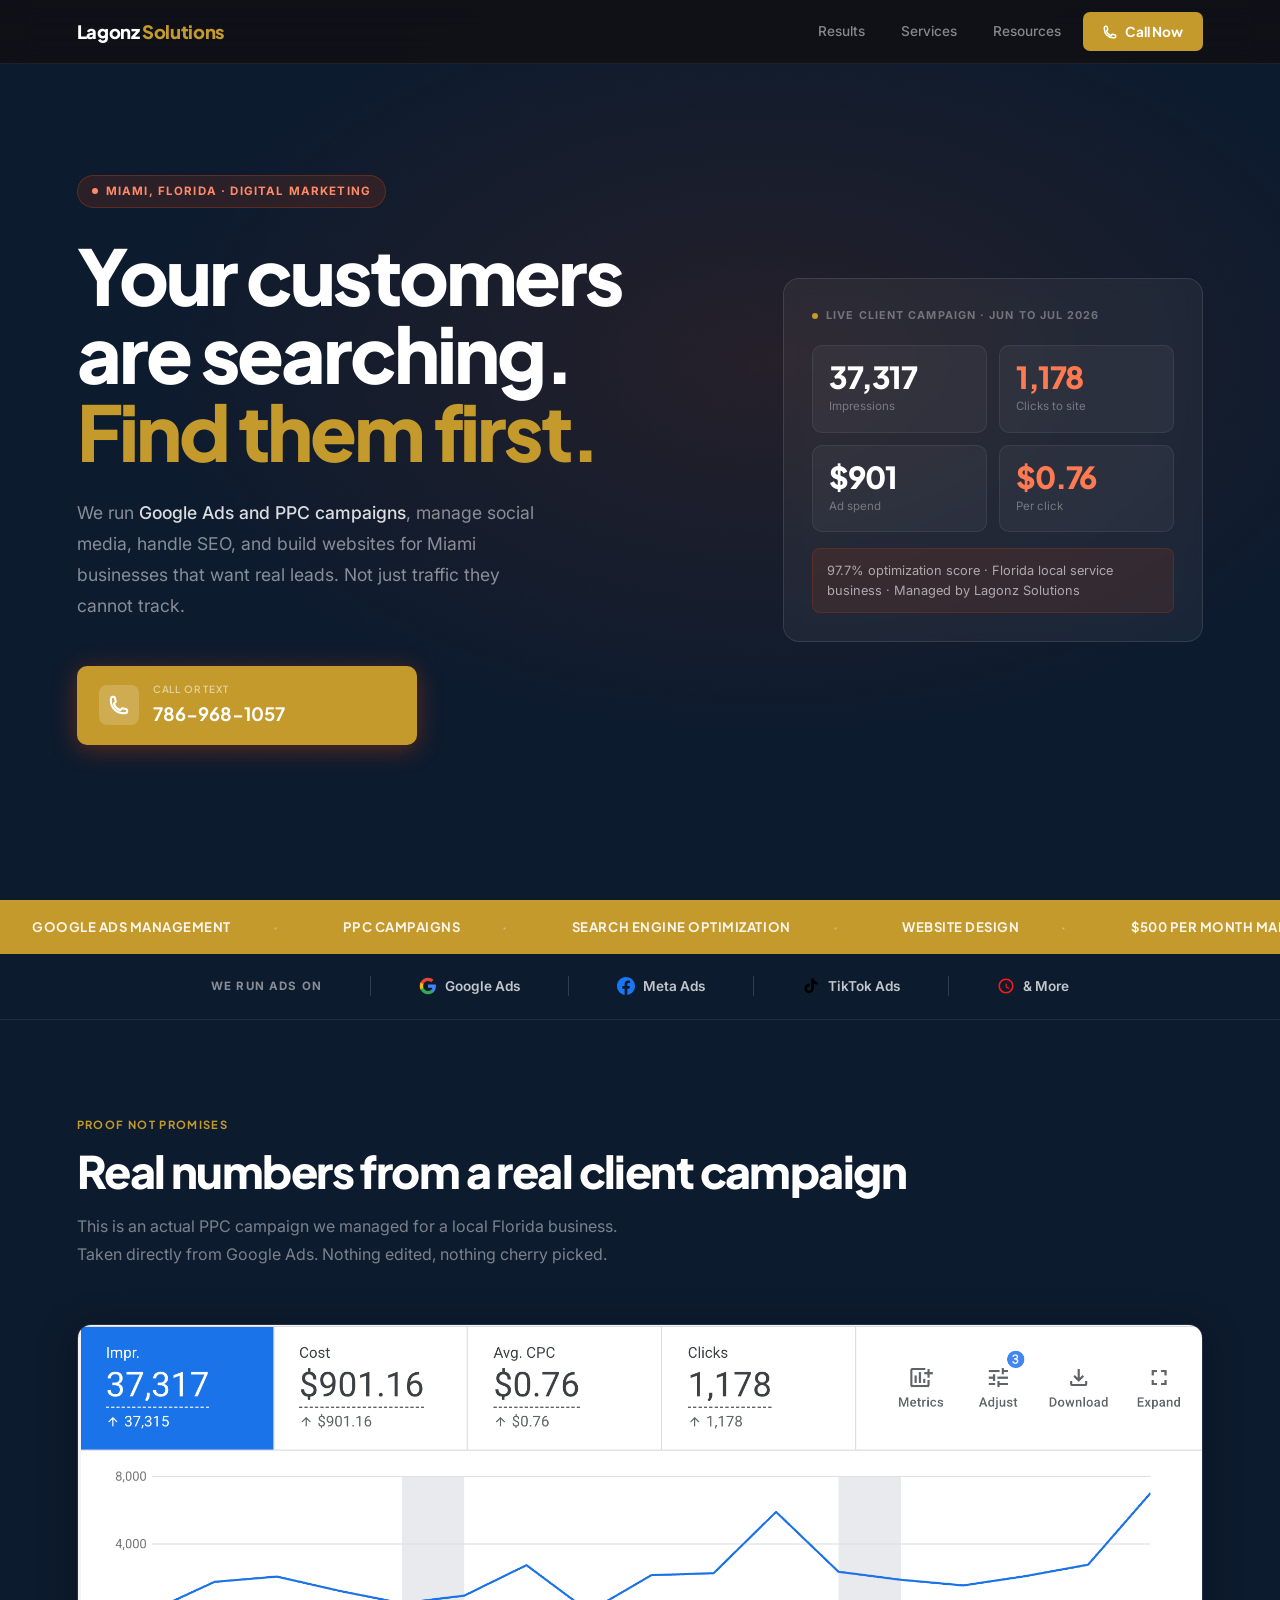
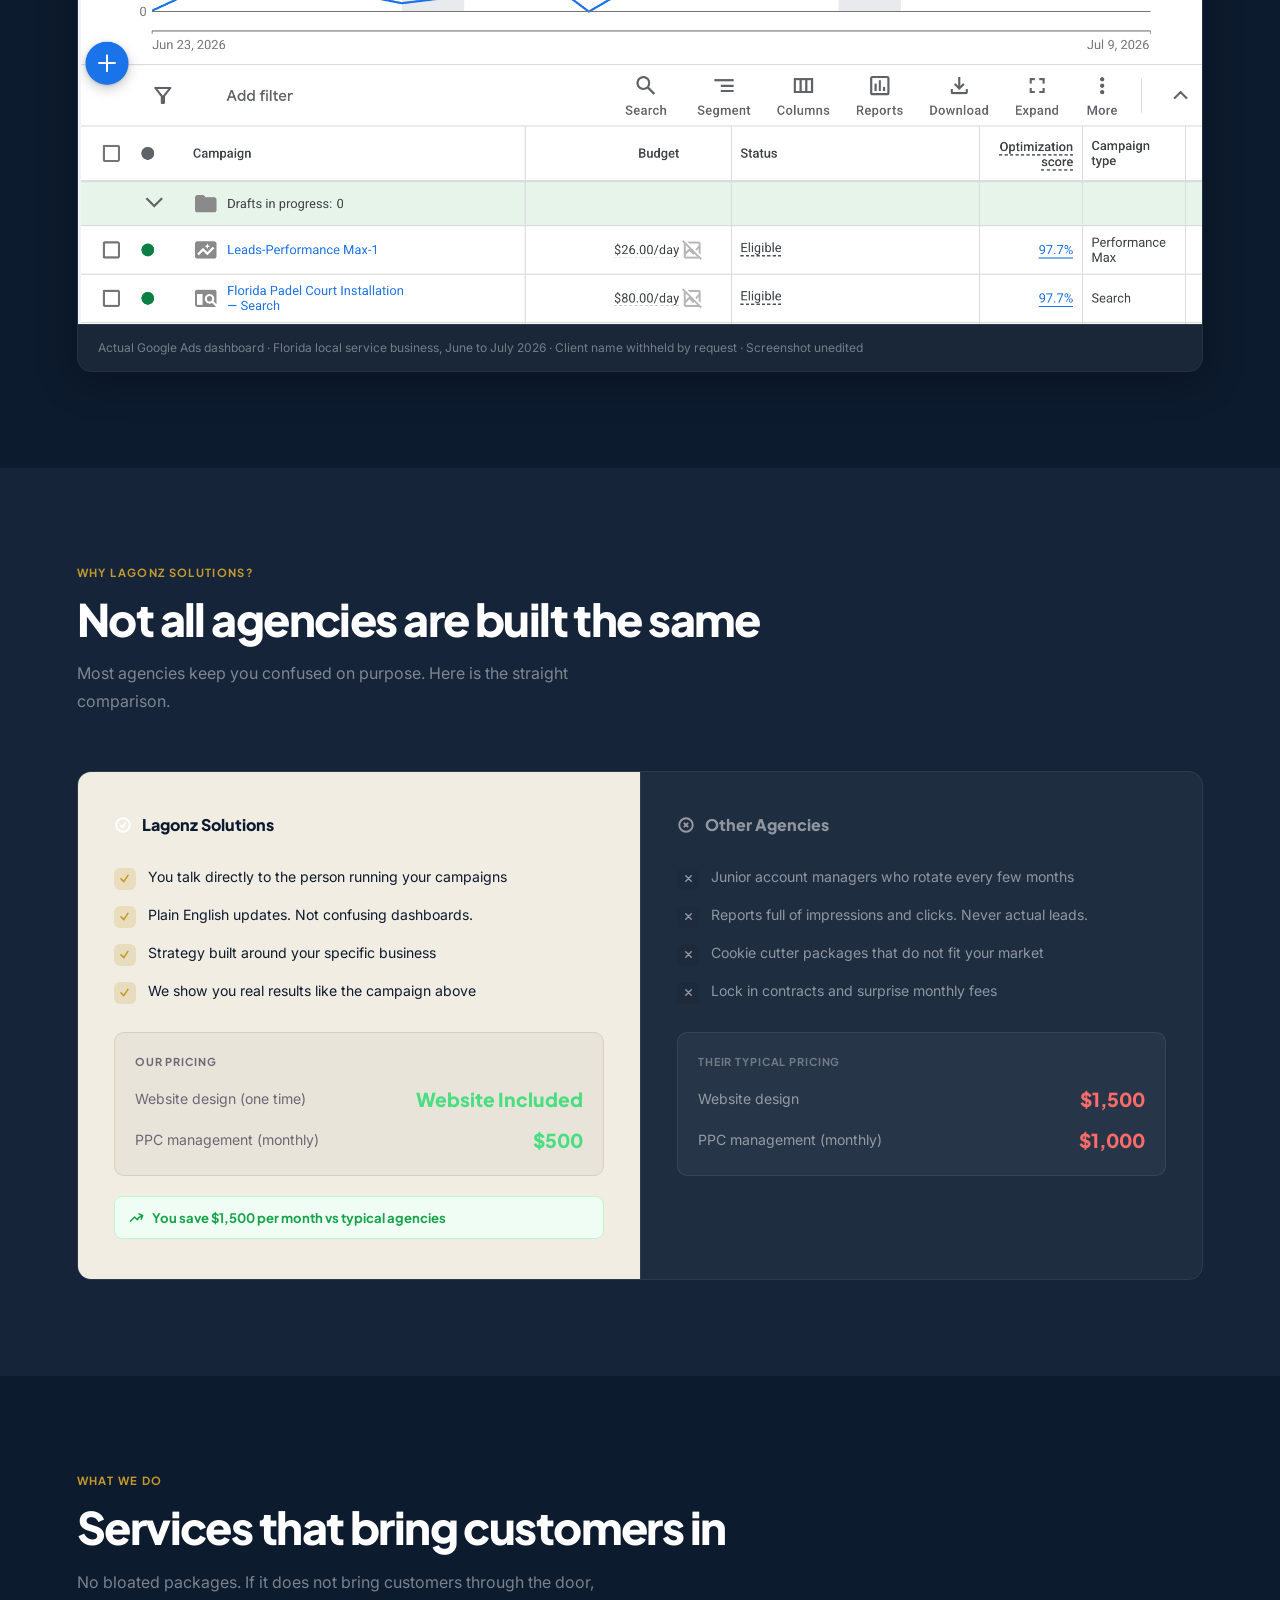
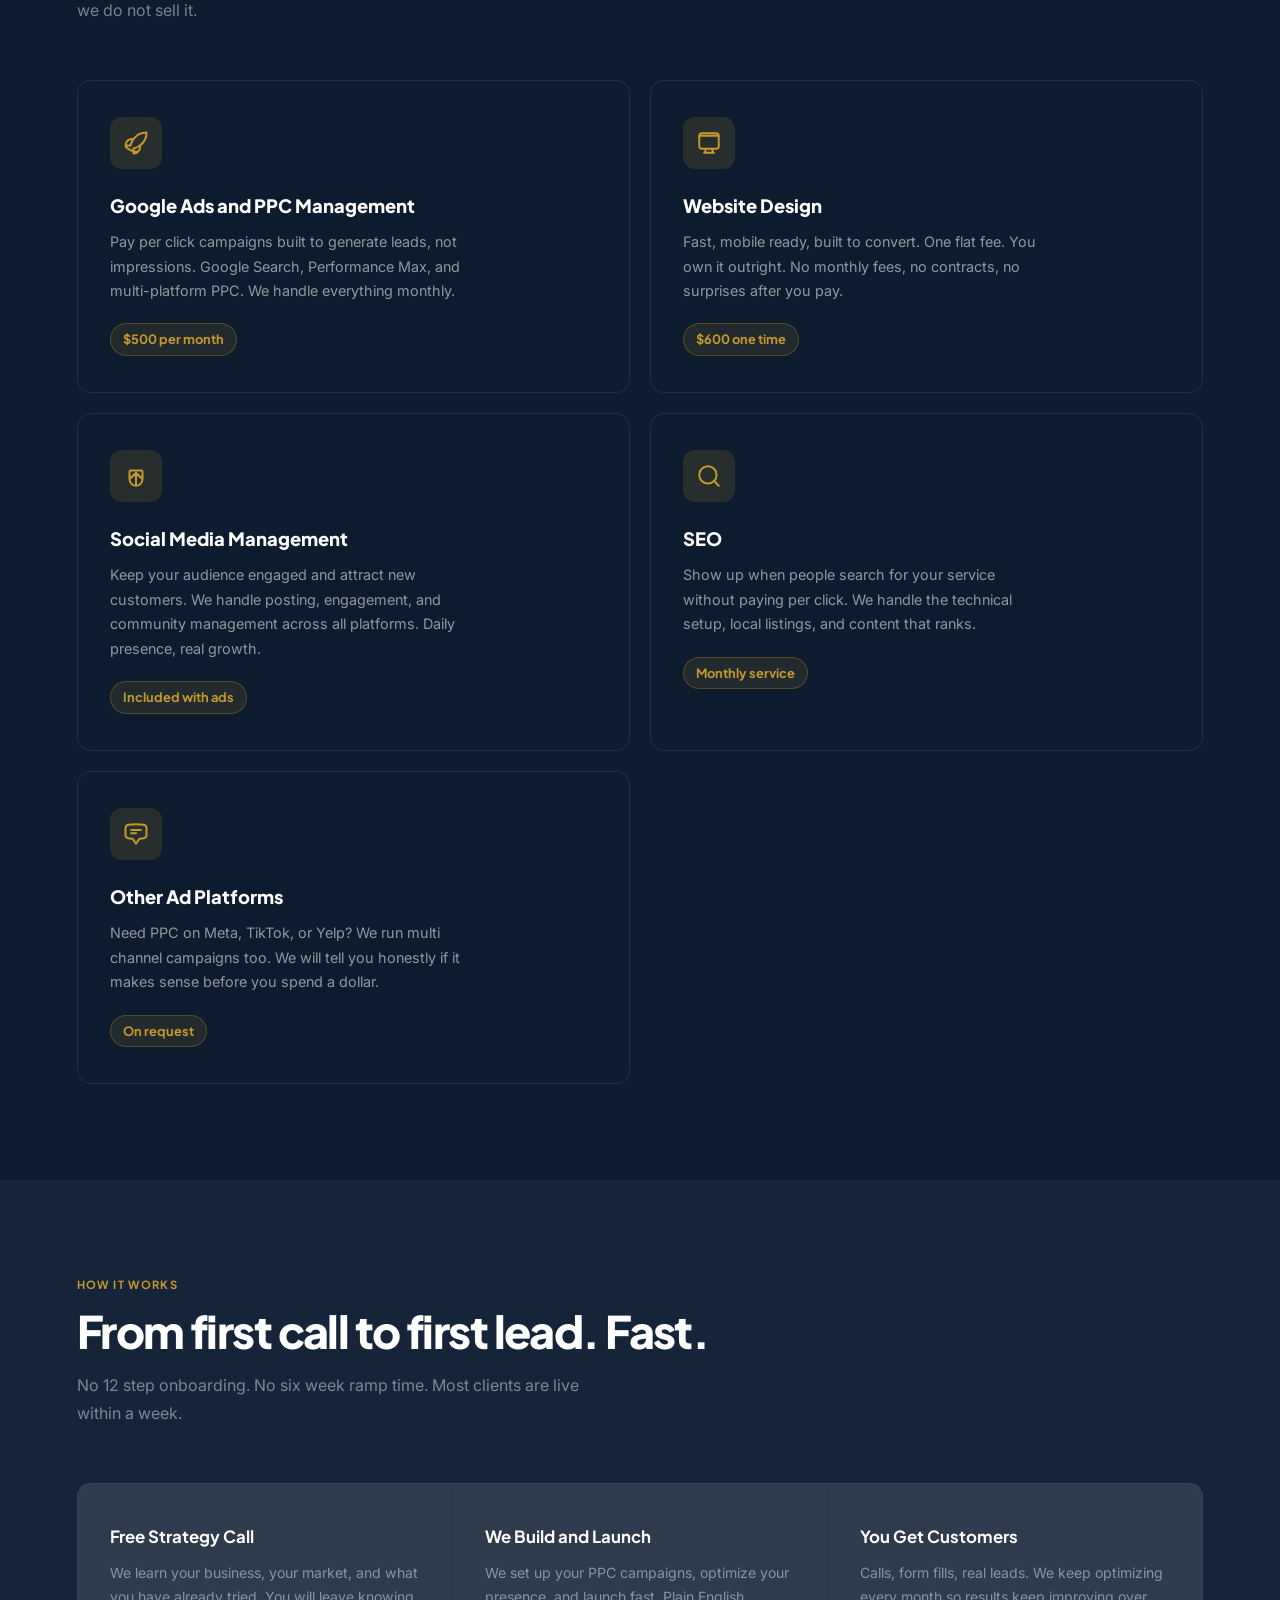
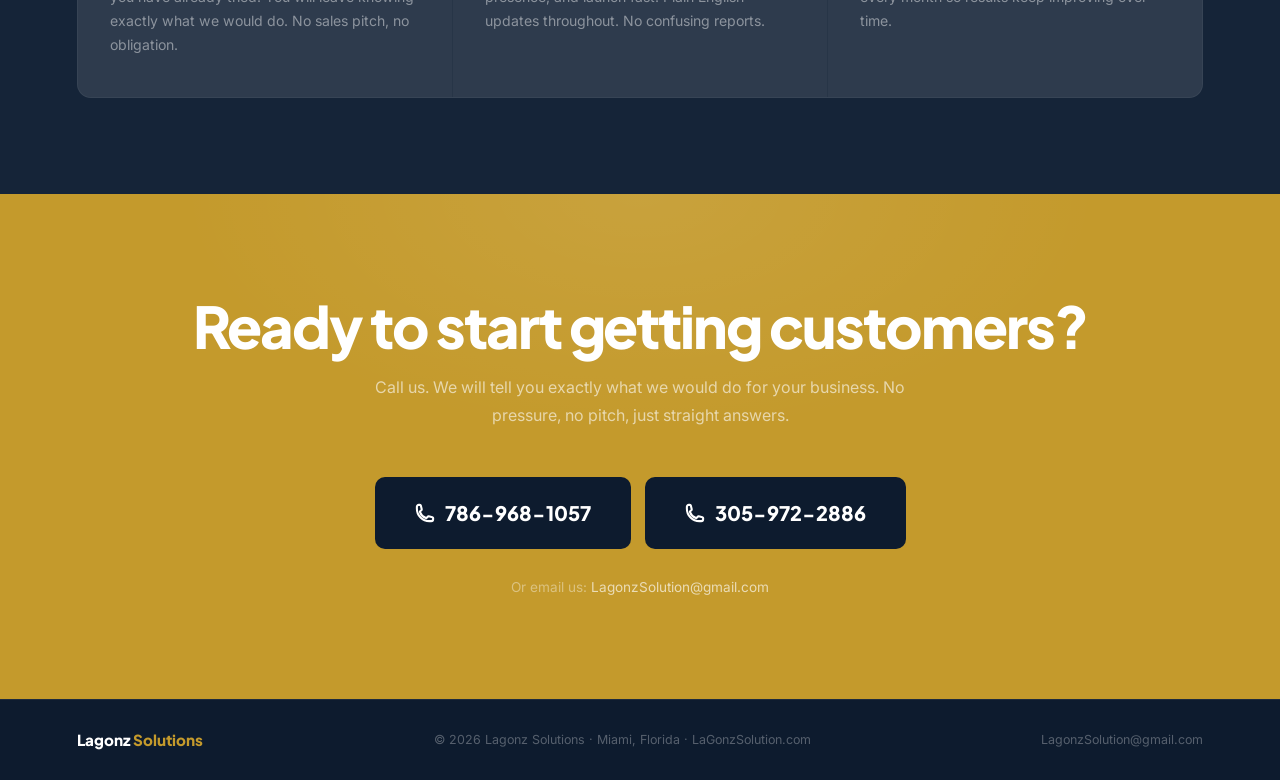
==== files/index.html @ 83c46794 "Add files via upload" ====
<!DOCTYPE html>
<html lang="en">
<head>
<meta charset="UTF-8">
<meta name="viewport" content="width=device-width, initial-scale=1.0">
<title>Lagonz Solutions | Google Ads, Social Media Management | Miami, FL</title>
<meta name="description" content="Lagonz Solutions is a Miami digital marketing agency specializing in Google Ads, PPC campaigns, social media management, and website design for local businesses. Real results, no contracts. Call 786-968-1057.">
<meta name="keywords" content="Lagonz Solutions, Lagonz Solution, LaGonz Solutions, Google Ads Miami, PPC Miami, social media management Miami, digital marketing Miami, Google Ads management Miami, website design Miami, local business marketing Miami">
<meta name="author" content="Lagonz Solutions">
<meta name="robots" content="index, follow">
<link rel="canonical" href="https://www.lagonzsolutions.com/">
<meta property="og:type" content="website">
<meta property="og:url" content="https://www.lagonzsolutions.com/">
<meta property="og:title" content="Lagonz Solutions | Google Ads &amp; Social Media Management | Miami, FL">
<meta property="og:description" content="Lagonz Solutions runs Google Ads, social media management, and PPC campaigns for Miami local businesses. Real leads, not just traffic. $500/mo, website included.">
<meta property="og:site_name" content="Lagonz Solutions">
<script type="application/ld+json">
{
  "@context": "https://schema.org",
  "@type": "LocalBusiness",
  "name": "Lagonz Solutions",
  "alternateName": ["Lagonz Solution", "LaGonz Solutions", "LaGonz Solution"],
  "url": "https://www.lagonzsolutions.com",
  "telephone": "+17869681057",
  "email": "LagonzSolution@gmail.com",
  "address": {
    "@type": "PostalAddress",
    "addressLocality": "Miami",
    "addressRegion": "FL",
    "addressCountry": "US"
  },
  "description": "Lagonz Solutions is a Miami-based digital marketing agency specializing in Google Ads management, PPC campaigns, website design, and SEO for local businesses.",
  "priceRange": "$$",
  "areaServed": {"@type": "City", "name": "Miami"},
  "serviceType": ["Google Ads Management", "PPC Campaigns", "Website Design", "SEO", "Social Media Management", "Facebook Ads", "Instagram Ads"]
}
</script>
<link rel="preconnect" href="https://fonts.googleapis.com">
<link rel="preconnect" href="https://fonts.gstatic.com" crossorigin>
<link href="https://fonts.googleapis.com/css2?family=Plus+Jakarta+Sans:wght@400;500;600;700;800;900&family=Inter:wght@400;500&display=swap" rel="stylesheet">
<style>
*,*::before,*::after{box-sizing:border-box;margin:0;padding:0}
:root{
  --ink:#0D1B2E;
  --ink2:#152438;
  --white:#FFFFFF;
  --cream:#F2EDE3;
  --cream2:#E8E0D0;
  --mid:#6B6875;
  --muted:#9B98A6;
  --bdr:#D8CFBE;
  --red:#C49A2C;
  --red2:#A8841E;
  --red-lt:#F7F0DC;
  --green:#16A34A;
}
html{scroll-behavior:smooth}
body{font-family:'Inter',sans-serif;background:var(--cream);color:var(--ink);line-height:1.6;-webkit-font-smoothing:antialiased;overflow-x:hidden}

/* ── NAV ── */
nav{
  position:fixed;top:0;left:0;right:0;z-index:500;
  background:rgba(17,16,22,.92);backdrop-filter:blur(16px);
  padding:0 6vw;display:flex;align-items:center;justify-content:space-between;height:64px;
  border-bottom:1px solid rgba(255,255,255,.07);
}
.logo{font-family:'Plus Jakarta Sans',sans-serif;font-weight:900;font-size:1.15rem;letter-spacing:-.02em;color:#fff;text-decoration:none}
.logo em{font-style:normal;color:var(--red)}
.nav-r{display:flex;align-items:center;gap:8px}
.nav-lk{font-size:.85rem;font-weight:500;color:rgba(255,255,255,.5);text-decoration:none;padding:8px 14px;border-radius:6px;transition:color .15s}
.nav-lk:hover{color:#fff}
.nav-cta{
  display:flex;align-items:center;gap:8px;
  background:var(--red);color:#fff;
  font-family:'Plus Jakarta Sans',sans-serif;font-weight:700;font-size:.85rem;
  padding:9px 20px;border-radius:7px;text-decoration:none;transition:background .2s;
}
.nav-cta:hover{background:var(--red2)}

/* ── HERO ── */
.hero{
  background:var(--ink);
  min-height:100vh;
  display:flex;align-items:center;
  padding:100px 6vw 80px;
  position:relative;overflow:hidden;
}
.hero::before{
  content:'';position:absolute;inset:0;
  background:radial-gradient(ellipse 70% 60% at 60% 40%, rgba(212,66,10,.12) 0%, transparent 70%);
  pointer-events:none;
}
.hero::after{
  content:'';position:absolute;
  top:0;left:0;right:0;bottom:0;
  background-image:radial-gradient(rgba(255,255,255,.03) 1px, transparent 1px);
  background-size:32px 32px;
  pointer-events:none;
}
.hero-inner{
  max-width:1160px;margin:0 auto;width:100%;
  display:grid;grid-template-columns:1fr 420px;gap:80px;align-items:center;
  position:relative;z-index:1;
}
.hero-tag{
  display:inline-flex;align-items:center;gap:8px;
  background:rgba(212,66,10,.15);border:1px solid rgba(212,66,10,.3);
  color:#FF8A6A;font-size:.72rem;font-weight:700;letter-spacing:.1em;text-transform:uppercase;
  padding:6px 14px;border-radius:100px;margin-bottom:28px;
}
.hero-dot{width:6px;height:6px;border-radius:50%;background:#FF8A6A;animation:blink 2s ease-in-out infinite}
@keyframes blink{0%,100%{opacity:1}50%{opacity:.2}}
h1{
  font-family:'Plus Jakarta Sans',sans-serif;
  font-size:clamp(3.2rem,6vw,5.6rem);
  font-weight:900;line-height:1.02;letter-spacing:-.04em;
  color:#fff;margin-bottom:28px;
}
h1 .red{color:var(--red)}
h1 .dim{color:rgba(255,255,255,.35)}
.hero-sub{font-size:1.1rem;color:rgba(255,255,255,.5);line-height:1.75;max-width:480px;margin-bottom:44px}
.hero-sub strong{color:rgba(255,255,255,.85);font-weight:500}
.hero-btns{display:flex;flex-direction:column;gap:12px;max-width:340px}
.hbtn{
  display:flex;align-items:center;gap:14px;
  font-family:'Plus Jakarta Sans',sans-serif;font-weight:700;
  padding:16px 22px;border-radius:10px;text-decoration:none;
  transition:transform .15s,box-shadow .15s;
}
.hbtn.main{
  background:var(--red);color:#fff;font-size:1.15rem;
  box-shadow:0 4px 24px rgba(212,66,10,.4);
}
.hbtn.main:hover{transform:translateY(-2px);box-shadow:0 8px 32px rgba(212,66,10,.5)}
.hbtn.sec{
  background:rgba(255,255,255,.06);color:#fff;font-size:1.05rem;
  border:1px solid rgba(255,255,255,.12);
}
.hbtn.sec:hover{background:rgba(255,255,255,.1);transform:translateY(-2px)}
.btn-lbl{font-size:.62rem;font-weight:600;letter-spacing:.08em;text-transform:uppercase;opacity:.55;display:block;margin-bottom:2px}
.btn-ico{width:40px;height:40px;border-radius:8px;display:grid;place-items:center;flex-shrink:0}
.hbtn.main .btn-ico{background:rgba(255,255,255,.18)}
.hbtn.sec .btn-ico{background:rgba(255,255,255,.08)}

/* hero right card */
.hero-card{
  background:rgba(255,255,255,.05);
  border:1px solid rgba(255,255,255,.1);
  border-radius:16px;padding:28px;
  backdrop-filter:blur(8px);
}
.hcard-label{
  font-size:.68rem;font-weight:700;letter-spacing:.1em;text-transform:uppercase;
  color:rgba(255,255,255,.35);margin-bottom:20px;display:flex;align-items:center;gap:8px;
}
.hcard-label::before{content:'';width:6px;height:6px;border-radius:50%;background:var(--red);animation:blink 2s ease-in-out infinite}
.hcard-stats{display:grid;grid-template-columns:1fr 1fr;gap:12px;margin-bottom:16px}
.hcs{background:rgba(255,255,255,.04);border:1px solid rgba(255,255,255,.07);border-radius:10px;padding:16px}
.hcs-n{font-family:'Plus Jakarta Sans',sans-serif;font-size:1.9rem;font-weight:900;letter-spacing:-.04em;color:#fff;line-height:1}
.hcs-n.red{color:#FF7A50}
.hcs-l{font-size:.72rem;color:rgba(255,255,255,.35);margin-top:5px}
.hcard-note{
  background:rgba(212,66,10,.12);border:1px solid rgba(212,66,10,.2);
  border-radius:8px;padding:12px 14px;
  font-size:.8rem;color:rgba(255,255,255,.6);line-height:1.5;
}

/* ── PLATFORM STRIP ── */
.platform-strip{
  background:var(--ink);border-bottom:1px solid rgba(255,255,255,.08);
  padding:22px 6vw;
  display:flex;align-items:center;justify-content:center;gap:48px;flex-wrap:wrap;
}
.plat-label{font-size:.72rem;font-weight:700;letter-spacing:.1em;text-transform:uppercase;color:rgba(255,255,255,.5)}
.plat-divider{width:1px;height:20px;background:rgba(255,255,255,.15)}
.plat-item{display:flex;align-items:center;gap:8px;color:rgba(255,255,255,.75);font-size:.85rem;font-weight:600}
.plat-item svg{flex-shrink:0}

/* ── SECTIONS ── */
.sec{padding:96px 6vw}
.sec.dark{background:var(--ink2)}
.sec.white{background:var(--ink)}
.sec.white .sh{color:#fff}
.sec.white .sp{color:rgba(255,255,255,.45)}
.sec.cream{background:var(--cream)}
.w{max-width:1160px;margin:0 auto}
.ey{
  font-size:.7rem;font-weight:700;letter-spacing:.12em;text-transform:uppercase;
  color:var(--red);margin-bottom:12px;
  font-family:'Plus Jakarta Sans',sans-serif;
}
.sec.dark .ey{color:var(--red)}
.sh{
  font-family:'Plus Jakarta Sans',sans-serif;
  font-size:clamp(2rem,3.5vw,3rem);font-weight:900;letter-spacing:-.035em;line-height:1.1;
  color:var(--ink);margin-bottom:16px;
}
.sec.dark .sh{color:#fff}
.sp{font-size:1rem;color:var(--mid);line-height:1.75;max-width:540px;margin-bottom:56px}
.sec.dark .sp{color:rgba(255,255,255,.45)}

/* ── PROOF ── */
.proof-wrap{
  border:1px solid rgba(255,255,255,.1);border-radius:14px;overflow:hidden;
  box-shadow:0 8px 40px rgba(0,0,0,.3);
}
.proof-wrap img{width:100%;display:block}
.proof-cap{
  padding:14px 20px;background:rgba(255,255,255,.05);
  font-size:.75rem;color:rgba(255,255,255,.4);border-top:1px solid rgba(255,255,255,.08);line-height:1.5;
}

/* ── COMPARE ── */
.compare{display:grid;grid-template-columns:1fr 1fr;border-radius:14px;overflow:hidden;border:1px solid rgba(255,255,255,.1)}
.col-us{background:var(--cream);padding:40px 36px}
.col-them{background:rgba(255,255,255,.04);padding:40px 36px;border-left:1px solid rgba(255,255,255,.08)}
.col-head{
  font-family:'Plus Jakarta Sans',sans-serif;font-weight:800;font-size:1rem;
  margin-bottom:28px;display:flex;align-items:center;gap:10px;
}
.col-us .col-head{color:var(--ink)}
.col-them .col-head{color:rgba(255,255,255,.5)}
.compare-rows{display:flex;flex-direction:column;gap:14px}
.crow{display:flex;align-items:flex-start;gap:12px;font-size:.88rem;line-height:1.55}
.col-us .crow{color:var(--ink)}
.col-them .crow{color:rgba(255,255,255,.5)}
.ck{width:22px;height:22px;border-radius:6px;flex-shrink:0;display:grid;place-items:center;margin-top:2px}
.ck.y{background:rgba(196,154,44,.2)}
.ck.n{background:rgba(0,0,0,.05)}
.price-box{
  margin-top:28px;padding:20px;border-radius:10px;
}
.col-us .price-box{background:rgba(0,0,0,.04);border:1px solid var(--bdr)}
.col-them .price-box{background:rgba(255,255,255,.04);border:1px solid rgba(255,255,255,.08)}
.price-box-label{font-size:.68rem;font-weight:700;letter-spacing:.08em;text-transform:uppercase;color:rgba(255,255,255,.35);margin-bottom:14px;font-family:'Plus Jakarta Sans',sans-serif}
.col-us .price-box-label{color:var(--mid)}
.col-them .price-box-label{color:rgba(255,255,255,.35)}
.price-line{display:flex;justify-content:space-between;align-items:center;margin-bottom:10px}
.price-line:last-child{margin-bottom:0}
.pl-name{font-size:.88rem;color:rgba(255,255,255,.6)}
.col-us .pl-name{color:var(--mid)}
.col-them .pl-name{color:rgba(255,255,255,.5)}
.pl-val{font-family:'Plus Jakarta Sans',sans-serif;font-weight:800;font-size:1.2rem}
.col-us .pl-val{color:#4ADE80}
.col-them .pl-val{color:#FF6B6B}
.save-badge{
  margin-top:20px;display:flex;align-items:center;gap:8px;
  background:#F0FDF4;color:#16A34A;
  font-family:'Plus Jakarta Sans',sans-serif;font-weight:700;font-size:.82rem;
  padding:10px 14px;border-radius:8px;border:1px solid #BBF7D0;
}

/* ── SERVICES ── */
.svc-grid{
  display:grid;
  grid-template-columns:repeat(2,1fr);
  gap:20px;
}
.svc{
  background:var(--ink);border:1px solid rgba(255,255,255,.08);
  border-radius:14px;padding:36px 32px;
  transition:transform .2s,box-shadow .2s;
  position:relative;overflow:hidden;
}
.svc:hover{transform:translateY(-4px);box-shadow:0 16px 48px rgba(0,0,0,.4)}
.svc::after{
  content:'';position:absolute;top:0;left:0;right:0;height:3px;
  background:var(--red);transform:scaleX(0);transform-origin:left;
  transition:transform .3s;
}
.svc:hover::after{transform:scaleX(1)}
.svc-num{
  font-family:'Plus Jakarta Sans',sans-serif;font-size:4.5rem;font-weight:900;
  color:var(--cream2);letter-spacing:-.06em;line-height:1;
  position:absolute;top:20px;right:24px;
  transition:color .2s;
}
.svc:hover .svc-num{color:rgba(212,66,10,.08)}
.svc-ico{
  width:52px;height:52px;border-radius:12px;background:rgba(196,154,44,.15);
  display:grid;place-items:center;margin-bottom:22px;color:var(--red);
}
.svc h3{font-family:'Plus Jakarta Sans',sans-serif;font-weight:800;font-size:1.15rem;margin-bottom:10px;color:#fff}
.svc p{font-size:.9rem;color:rgba(255,255,255,.55);line-height:1.7;max-width:360px}
.svc-price{
  display:inline-flex;align-items:center;gap:6px;
  margin-top:20px;font-family:'Plus Jakarta Sans',sans-serif;font-weight:700;font-size:.8rem;
  color:var(--red);background:rgba(196,154,44,.12);
  padding:5px 12px;border-radius:100px;border:1px solid rgba(196,154,44,.3);
}

/* ── HOW IT WORKS ── */
.steps{display:grid;grid-template-columns:repeat(3,1fr);gap:1px;background:rgba(255,255,255,.08);border-radius:14px;overflow:hidden;border:1px solid rgba(255,255,255,.08)}
.step{padding:40px 32px;background:rgba(255,255,255,.03);transition:background .2s}
.step:hover{background:rgba(255,255,255,.06)}
.step-n{
  font-family:'Plus Jakarta Sans',sans-serif;font-size:4rem;font-weight:900;
  color:var(--red);opacity:.25;line-height:1;margin-bottom:24px;letter-spacing:-.05em;
}
.step h3{font-family:'Plus Jakarta Sans',sans-serif;font-weight:700;font-size:1.05rem;color:#fff;margin-bottom:10px}
.step p{font-size:.88rem;color:rgba(255,255,255,.45);line-height:1.7}

/* ── CTA ── */
.cta-sec{
  background:var(--red);
  padding:100px 6vw;text-align:center;
  position:relative;overflow:hidden;
}
.cta-sec::before{
  content:'';position:absolute;inset:0;
  background:radial-gradient(ellipse 60% 80% at 50% 0%, rgba(255,255,255,.08) 0%, transparent 60%);
  pointer-events:none;
}
.cta-sec .sh{color:#fff;font-size:clamp(2.4rem,4.5vw,3.8rem);position:relative}
.cta-sec .sp{color:rgba(255,255,255,.6);margin:0 auto 48px;position:relative}
.cta-btns{display:flex;flex-wrap:wrap;gap:14px;justify-content:center;position:relative}
.cbtn{
  display:flex;align-items:center;gap:10px;
  font-family:'Plus Jakarta Sans',sans-serif;font-weight:800;font-size:1.25rem;
  padding:20px 40px;border-radius:10px;text-decoration:none;
  transition:transform .15s,box-shadow .15s;
}
.cbtn.d{background:var(--ink);color:#fff}
.cbtn.d:hover{transform:translateY(-2px);box-shadow:0 8px 32px rgba(0,0,0,.4)}
.cbtn.g{background:transparent;color:#fff;border:2px solid rgba(255,255,255,.3)}
.cbtn.g:hover{border-color:rgba(255,255,255,.7);transform:translateY(-2px)}
.cta-email{margin-top:28px;font-size:.85rem;color:rgba(255,255,255,.4);position:relative}
.cta-email a{color:rgba(255,255,255,.65);text-decoration:none}

/* ── FOOTER ── */
footer{
  background:var(--ink);border-top:1px solid rgba(255,255,255,.07);
  padding:28px 6vw;display:flex;align-items:center;justify-content:space-between;flex-wrap:wrap;gap:12px;
}
.f-logo{font-family:'Plus Jakarta Sans',sans-serif;font-weight:900;font-size:.95rem;color:#fff;text-decoration:none}
.f-logo em{font-style:normal;color:var(--red)}
footer p,footer a{font-size:.78rem;color:rgba(255,255,255,.3)}
footer a{text-decoration:none}
footer a:hover{color:var(--red)}

/* ── MARQUEE ── */
.marquee-wrap{background:var(--red);padding:14px 0;overflow:hidden;white-space:nowrap}
.marquee-track{display:inline-flex;gap:0;animation:marquee 22s linear infinite}
@keyframes marquee{0%{transform:translateX(0)}100%{transform:translateX(-50%)}}
.marquee-item{
  display:inline-flex;align-items:center;gap:10px;
  font-family:'Plus Jakarta Sans',sans-serif;font-weight:700;font-size:.82rem;
  color:rgba(255,255,255,.9);letter-spacing:.04em;text-transform:uppercase;
  padding:0 32px;
}
.marquee-item::after{content:'·';opacity:.4;padding-left:32px}

/* ── RESPONSIVE ── */
@media(max-width:900px){
  .hero-inner{grid-template-columns:1fr;gap:48px}
  .hero-card{display:none}
  .svc-grid{grid-template-columns:1fr}
  .steps{grid-template-columns:1fr}
  .compare{grid-template-columns:1fr}
  .col-them{border-left:none;border-top:1px solid rgba(255,255,255,.08)}
}
@media(max-width:540px){
  .cta-btns{flex-direction:column;align-items:center}
  footer{flex-direction:column;text-align:center}
  .nav-lk{display:none}
  .platform-strip{gap:20px}
  .plat-divider{display:none}
}
.ph{display:block;flex-shrink:0}
</style>
</head>
<body>

<!-- NAV -->
<nav>
  <a href="#" class="logo">Lagonz <em>Solutions</em></a>
  <div class="nav-r">
    <a href="#proof" class="nav-lk">Results</a>
    <a href="#services" class="nav-lk">Services</a>
    <a href="articles.html" class="nav-lk">Resources</a>
    <a href="tel:+13059722886" class="nav-cta">
      <svg class="ph" width="14" height="14" fill="none" viewBox="0 0 24 24" stroke="currentColor" stroke-width="2.5"><path stroke-linecap="round" stroke-linejoin="round" d="M2.25 6.75c0 8.284 6.716 15 15 15h2.25a2.25 2.25 0 002.25-2.25v-1.372c0-.516-.351-.966-.852-1.091l-4.423-1.106c-.44-.11-.902.055-1.173.417l-.97 1.293c-.282.376-.769.542-1.21.38a12.035 12.035 0 01-7.143-7.143c-.162-.441.004-.928.38-1.21l1.293-.97c.363-.271.527-.734.417-1.173L6.963 3.102a1.125 1.125 0 00-1.091-.852H4.5A2.25 2.25 0 002.25 4.5v2.25z"/></svg>
      Call Now
    </a>
  </div>
</nav>

<!-- HERO -->
<div class="hero">
  <div class="hero-inner">
    <div>
      <div class="hero-tag"><span class="hero-dot"></span>Miami, Florida &middot; Digital Marketing</div>
      <h1>Your customers<br>are searching.<br><span class="red">Find them first.</span></h1>
      <p class="hero-sub">We run <strong>Google Ads and PPC campaigns</strong>, manage social media, handle SEO, and build websites for Miami businesses that want real leads. Not just traffic they cannot track.</p>
      <div class="hero-btns">
        <a href="tel:+17869681057" class="hbtn main">
          <span class="btn-ico"><svg class="ph" width="20" height="20" fill="none" viewBox="0 0 24 24" stroke="currentColor" stroke-width="2.5"><path stroke-linecap="round" stroke-linejoin="round" d="M2.25 6.75c0 8.284 6.716 15 15 15h2.25a2.25 2.25 0 002.25-2.25v-1.372c0-.516-.351-.966-.852-1.091l-4.423-1.106c-.44-.11-.902.055-1.173.417l-.97 1.293c-.282.376-.769.542-1.21.38a12.035 12.035 0 01-7.143-7.143c-.162-.441.004-.928.38-1.21l1.293-.97c.363-.271.527-.734.417-1.173L6.963 3.102a1.125 1.125 0 00-1.091-.852H4.5A2.25 2.25 0 002.25 4.5v2.25z"/></svg></span>
          <span><span class="btn-lbl">Call or Text</span>786-968-1057</span>
        </a>
      </div>
    </div>
    <div class="hero-card">
      <div class="hcard-label">Live Client Campaign &middot; Jun to Jul 2026</div>
      <div class="hcard-stats">
        <div class="hcs"><div class="hcs-n">37,317</div><div class="hcs-l">Impressions</div></div>
        <div class="hcs"><div class="hcs-n red">1,178</div><div class="hcs-l">Clicks to site</div></div>
        <div class="hcs"><div class="hcs-n">$901</div><div class="hcs-l">Ad spend</div></div>
        <div class="hcs"><div class="hcs-n red">$0.76</div><div class="hcs-l">Per click</div></div>
      </div>
      <div class="hcard-note">97.7% optimization score &middot; Florida local service business &middot; Managed by Lagonz Solutions</div>
    </div>
  </div>
</div>

<!-- MARQUEE -->
<div class="marquee-wrap">
  <div class="marquee-track">
    <span class="marquee-item">Google Ads Management</span>
    <span class="marquee-item">PPC Campaigns</span>
    <span class="marquee-item">Search Engine Optimization</span>
    <span class="marquee-item">Website Design</span>
    <span class="marquee-item">$500 per Month Management</span>
    <span class="marquee-item"> Website Included</span>
    <span class="marquee-item">Miami Florida</span>
    <span class="marquee-item">Real Results</span>
    <span class="marquee-item">Google Ads Management</span>
    <span class="marquee-item">PPC Campaigns</span>
    <span class="marquee-item">Search Engine Optimization</span>
    <span class="marquee-item">Website Design</span>
    <span class="marquee-item">$500 per Month Management</span>
    <span class="marquee-item"> Website Included</span>
    <span class="marquee-item">Miami Florida</span>
    <span class="marquee-item">Real Results</span>
  </div>
</div>

<!-- PLATFORM STRIP -->
<div class="platform-strip">
  <span class="plat-label">We run ads on</span>
  <div class="plat-divider"></div>
  <div class="plat-item">
    <svg width="18" height="18" viewBox="0 0 24 24"><path fill="#4285F4" d="M22.56 12.25c0-.78-.07-1.53-.2-2.25H12v4.26h5.92c-.26 1.37-1.04 2.53-2.21 3.31v2.77h3.57c2.08-1.92 3.28-4.74 3.28-8.09z"/><path fill="#34A853" d="M12 23c2.97 0 5.46-.98 7.28-2.66l-3.57-2.77c-.98.66-2.23 1.06-3.71 1.06-2.86 0-5.29-1.93-6.16-4.53H2.18v2.84C3.99 20.53 7.7 23 12 23z"/><path fill="#FBBC05" d="M5.84 14.09c-.22-.66-.35-1.36-.35-2.09s.13-1.43.35-2.09V7.07H2.18C1.43 8.55 1 10.22 1 12s.43 3.45 1.18 4.93l3.66-2.84z"/><path fill="#EA4335" d="M12 5.38c1.62 0 3.06.56 4.21 1.64l3.15-3.15C17.45 2.09 14.97 1 12 1 7.7 1 3.99 3.47 2.18 7.07l3.66 2.84c.87-2.6 3.3-4.53 6.16-4.53z"/></svg>
    Google Ads
  </div>
  <div class="plat-divider"></div>
  <div class="plat-item">
    <svg width="18" height="18" viewBox="0 0 24 24" fill="#1877F2"><path d="M24 12.073c0-6.627-5.373-12-12-12s-12 5.373-12 12c0 5.99 4.388 10.954 10.125 11.854v-8.385H7.078v-3.47h3.047V9.43c0-3.007 1.792-4.669 4.533-4.669 1.312 0 2.686.235 2.686.235v2.953H15.83c-1.491 0-1.956.925-1.956 1.874v2.25h3.328l-.532 3.47h-2.796v8.385C19.612 23.027 24 18.062 24 12.073z"/></svg>
    Meta Ads
  </div>
  <div class="plat-divider"></div>
  <div class="plat-item">
    <svg width="18" height="18" viewBox="0 0 24 24" fill="#000"><path d="M19.59 6.69a4.83 4.83 0 01-3.77-4.25V2h-3.45v13.67a2.89 2.89 0 01-2.88 2.5 2.89 2.89 0 01-2.89-2.89 2.89 2.89 0 012.89-2.89c.28 0 .54.04.79.1V9.01a6.33 6.33 0 00-.79-.05 6.34 6.34 0 00-6.34 6.34 6.34 6.34 0 006.34 6.34 6.34 6.34 0 006.33-6.34V8.69a8.28 8.28 0 004.84 1.55V6.79a4.85 4.85 0 01-1.07-.1z"/></svg>
    TikTok Ads
  </div>
  <div class="plat-divider"></div>
  <div class="plat-item">
    <svg width="18" height="18" viewBox="0 0 24 24" fill="#FF1A1A"><path d="M12 2C6.477 2 2 6.477 2 12s4.477 10 10 10 10-4.477 10-10S17.523 2 12 2zm0 18a8 8 0 110-16 8 8 0 010 16zm.5-11.5h-1v5l4.25 2.55.75-1.23-3.5-2.08V8.5h-.5z"/></svg>
    &amp; More
  </div>
</div>

<!-- PROOF -->
<section class="sec white" id="proof">
  <div class="w">
    <p class="ey">Proof not promises</p>
    <h2 class="sh">Real numbers from a real client campaign</h2>
    <p class="sp">This is an actual PPC campaign we managed for a local Florida business. Taken directly from Google Ads. Nothing edited, nothing cherry picked.</p>
    <div class="proof-wrap">
      <img src="[data-uri]" alt="Google Ads dashboard showing 37,317 impressions, 1,178 clicks at $0.76 per click">
      <p class="proof-cap">Actual Google Ads dashboard &middot; Florida local service business, June to July 2026 &middot; Client name withheld by request &middot; Screenshot unedited</p>
    </div>
  </div>
</section>

<!-- WHY LAGONZ -->
<section class="sec dark">
  <div class="w">
    <p class="ey">Why Lagonz Solutions?</p>
    <h2 class="sh">Not all agencies are built the same</h2>
    <p class="sp">Most agencies keep you confused on purpose. Here is the straight comparison.</p>
    <div class="compare">
      <div class="col-us">
        <div class="col-head">
          <svg width="18" height="18" fill="none" viewBox="0 0 24 24" stroke="white" stroke-width="2.5"><path stroke-linecap="round" stroke-linejoin="round" d="M9 12.75L11.25 15 15 9.75M21 12a9 9 0 11-18 0 9 9 0 0118 0z"/></svg>
          Lagonz Solutions
        </div>
        <div class="compare-rows">
          <div class="crow"><span class="ck y"><svg width="11" height="11" fill="none" viewBox="0 0 24 24" stroke="#C49A2C" stroke-width="3.5"><path stroke-linecap="round" stroke-linejoin="round" d="M4.5 12.75l6 6 9-13.5"/></svg></span>You talk directly to the person running your campaigns</div>
          <div class="crow"><span class="ck y"><svg width="11" height="11" fill="none" viewBox="0 0 24 24" stroke="#C49A2C" stroke-width="3.5"><path stroke-linecap="round" stroke-linejoin="round" d="M4.5 12.75l6 6 9-13.5"/></svg></span>Plain English updates. Not confusing dashboards.</div>
          <div class="crow"><span class="ck y"><svg width="11" height="11" fill="none" viewBox="0 0 24 24" stroke="#C49A2C" stroke-width="3.5"><path stroke-linecap="round" stroke-linejoin="round" d="M4.5 12.75l6 6 9-13.5"/></svg></span>Strategy built around your specific business</div>
          <div class="crow"><span class="ck y"><svg width="11" height="11" fill="none" viewBox="0 0 24 24" stroke="#C49A2C" stroke-width="3.5"><path stroke-linecap="round" stroke-linejoin="round" d="M4.5 12.75l6 6 9-13.5"/></svg></span>We show you real results like the campaign above</div>
        </div>
        <div class="price-box">
          <div class="price-box-label">Our Pricing</div>
          <div class="price-line"><span class="pl-name">Website design (one time)</span><span class="pl-val">Website Included</span></div>
          <div class="price-line"><span class="pl-name">PPC management (monthly)</span><span class="pl-val">$500</span></div>
        </div>
        <div class="save-badge">
          <svg width="15" height="15" fill="none" viewBox="0 0 24 24" stroke="currentColor" stroke-width="2.5"><path stroke-linecap="round" stroke-linejoin="round" d="M2.25 18L9 11.25l4.306 4.307a11.95 11.95 0 015.814-5.519l2.74-1.22m0 0l-5.94-2.28m5.94 2.28l-2.28 5.941"/></svg>
          You save $1,500 per month vs typical agencies
        </div>
      </div>
      <div class="col-them">
        <div class="col-head">
          <svg width="18" height="18" fill="none" viewBox="0 0 24 24" stroke="#9A97A0" stroke-width="2.5"><path stroke-linecap="round" stroke-linejoin="round" d="M9.75 9.75l4.5 4.5m0-4.5l-4.5 4.5M21 12a9 9 0 11-18 0 9 9 0 0118 0z"/></svg>
          Other Agencies
        </div>
        <div class="compare-rows">
          <div class="crow"><span class="ck n"><svg width="11" height="11" fill="none" viewBox="0 0 24 24" stroke="#9A97A0" stroke-width="3"><path stroke-linecap="round" stroke-linejoin="round" d="M6 18L18 6M6 6l12 12"/></svg></span>Junior account managers who rotate every few months</div>
          <div class="crow"><span class="ck n"><svg width="11" height="11" fill="none" viewBox="0 0 24 24" stroke="#9A97A0" stroke-width="3"><path stroke-linecap="round" stroke-linejoin="round" d="M6 18L18 6M6 6l12 12"/></svg></span>Reports full of impressions and clicks. Never actual leads.</div>
          <div class="crow"><span class="ck n"><svg width="11" height="11" fill="none" viewBox="0 0 24 24" stroke="#9A97A0" stroke-width="3"><path stroke-linecap="round" stroke-linejoin="round" d="M6 18L18 6M6 6l12 12"/></svg></span>Cookie cutter packages that do not fit your market</div>
          <div class="crow"><span class="ck n"><svg width="11" height="11" fill="none" viewBox="0 0 24 24" stroke="#9A97A0" stroke-width="3"><path stroke-linecap="round" stroke-linejoin="round" d="M6 18L18 6M6 6l12 12"/></svg></span>Lock in contracts and surprise monthly fees</div>
        </div>
        <div class="price-box">
          <div class="price-box-label">Their Typical Pricing</div>
          <div class="price-line"><span class="pl-name">Website design</span><span class="pl-val">$1,500</span></div>
          <div class="price-line"><span class="pl-name">PPC management (monthly)</span><span class="pl-val">$1,000</span></div>
        </div>
      </div>
    </div>
  </div>
</section>

<!-- SERVICES -->
<section class="sec white" id="services">
  <div class="w">
    <p class="ey">What we do</p>
    <h2 class="sh">Services that bring customers in</h2>
    <p class="sp">No bloated packages. If it does not bring customers through the door, we do not sell it.</p>
    <div class="svc-grid">
      <div class="svc">
        <div class="svc-ico"><svg width="26" height="26" fill="none" viewBox="0 0 24 24" stroke="currentColor" stroke-width="1.8"><path stroke-linecap="round" stroke-linejoin="round" d="M15.59 14.37a6 6 0 01-5.84 7.38v-4.82m5.84-2.56a14.98 14.98 0 006.16-12.12A14.98 14.98 0 009.631 8.41m5.96 5.96a14.926 14.926 0 01-5.841 2.58m-.119-8.54a6 6 0 00-7.381 5.84h4.818m2.563-5.84a14.927 14.927 0 00-2.57 5.84M2.62 15.662c2.87 2.58 6.49 4.32 10.62 4.32"/></svg></div>
        <h3>Google Ads and PPC Management</h3>
        <p>Pay per click campaigns built to generate leads, not impressions. Google Search, Performance Max, and multi-platform PPC. We handle everything monthly.</p>
        <span class="svc-price">$500 per month</span>
      </div>
      <div class="svc">
        <div class="svc-ico"><svg width="26" height="26" fill="none" viewBox="0 0 24 24" stroke="currentColor" stroke-width="1.8"><path stroke-linecap="round" stroke-linejoin="round" d="M9 17.25v1.007a3 3 0 01-.879 2.122L7.5 21h9l-.621-.621A3 3 0 0115 18.257V17.25m6-12V15a2.25 2.25 0 01-2.25 2.25H5.25A2.25 2.25 0 013 15V5.25m18 0A2.25 2.25 0 0018.75 3H5.25A2.25 2.25 0 003 5.25m18 0H3"/></svg></div>
        <h3>Website Design</h3>
        <p>Fast, mobile ready, built to convert. One flat fee. You own it outright. No monthly fees, no contracts, no surprises after you pay.</p>
        <span class="svc-price">$600 one time</span>
      </div>
      <div class="svc">
        <div class="svc-ico"><svg width="26" height="26" fill="none" viewBox="0 0 24 24" stroke="currentColor" stroke-width="1.8"><path stroke-linecap="round" stroke-linejoin="round" d="M6 15l6-6m0 0l6 6m-6-6v12a6 6 0 01-6-6v-7a1 1 0 011-1h10a1 1 0 011 1v7a6 6 0 01-6 6"/></svg></div>
        <h3>Social Media Management</h3>
        <p>Keep your audience engaged and attract new customers. We handle posting, engagement, and community management across all platforms. Daily presence, real growth.</p>
        <span class="svc-price">Included with ads</span>
      </div>
      <div class="svc">
        <div class="svc-ico"><svg width="26" height="26" fill="none" viewBox="0 0 24 24" stroke="currentColor" stroke-width="1.8"><circle cx="11" cy="11" r="8"/><path stroke-linecap="round" stroke-linejoin="round" d="M21 21l-4.35-4.35"/></svg></div>
        <h3>SEO</h3>
        <p>Show up when people search for your service without paying per click. We handle the technical setup, local listings, and content that ranks.</p>
        <span class="svc-price">Monthly service</span>
      </div>
      <div class="svc">
        <div class="svc-ico"><svg width="26" height="26" fill="none" viewBox="0 0 24 24" stroke="currentColor" stroke-width="1.8"><path stroke-linecap="round" stroke-linejoin="round" d="M7.5 8.25h9m-9 3H12m-9.75 1.51c0 1.6 1.123 2.994 2.707 3.227 1.129.166 2.27.293 3.423.379.35.026.67.21.865.501L12 21l2.755-4.133a1.14 1.14 0 01.865-.501 48.172 48.172 0 003.423-.379c1.584-.233 2.707-1.626 2.707-3.228V6.741c0-1.602-1.123-2.995-2.707-3.228A48.394 48.394 0 0012 3c-2.392 0-4.744.175-7.043.513C3.373 3.746 2.25 5.14 2.25 6.741v6.018z"/></svg></div>
        <h3>Other Ad Platforms</h3>
        <p>Need PPC on Meta, TikTok, or Yelp? We run multi channel campaigns too. We will tell you honestly if it makes sense before you spend a dollar.</p>
        <span class="svc-price">On request</span>
      </div>
    </div>
  </div>
</section>

<!-- HOW IT WORKS -->
<section class="sec dark">
  <div class="w">
    <p class="ey">How it works</p>
    <h2 class="sh">From first call to first lead. Fast.</h2>
    <p class="sp">No 12 step onboarding. No six week ramp time. Most clients are live within a week.</p>
    <div class="steps">
      <div class="step">
        <h3>Free Strategy Call</h3>
        <p>We learn your business, your market, and what you have already tried. You will leave knowing exactly what we would do. No sales pitch, no obligation.</p>
      </div>
      <div class="step">
        <h3>We Build and Launch</h3>
        <p>We set up your PPC campaigns, optimize your presence, and launch fast. Plain English updates throughout. No confusing reports.</p>
      </div>
      <div class="step">
        <h3>You Get Customers</h3>
        <p>Calls, form fills, real leads. We keep optimizing every month so results keep improving over time.</p>
      </div>
    </div>
  </div>
</section>

<!-- CTA -->
<div class="cta-sec">
  <div class="w">
    <h2 class="sh">Ready to start getting customers?</h2>
    <p class="sp">Call us. We will tell you exactly what we would do for your business. No pressure, no pitch, just straight answers.</p>
    <div class="cta-btns">
      <a href="tel:+17869681057" class="cbtn d">
        <svg class="ph" width="20" height="20" fill="none" viewBox="0 0 24 24" stroke="currentColor" stroke-width="2.5"><path stroke-linecap="round" stroke-linejoin="round" d="M2.25 6.75c0 8.284 6.716 15 15 15h2.25a2.25 2.25 0 002.25-2.25v-1.372c0-.516-.351-.966-.852-1.091l-4.423-1.106c-.44-.11-.902.055-1.173.417l-.97 1.293c-.282.376-.769.542-1.21.38a12.035 12.035 0 01-7.143-7.143c-.162-.441.004-.928.38-1.21l1.293-.97c.363-.271.527-.734.417-1.173L6.963 3.102a1.125 1.125 0 00-1.091-.852H4.5A2.25 2.25 0 002.25 4.5v2.25z"/></svg>
        786-968-1057
      </a>
      <a href="tel:+13059722886" class="cbtn d">
        <svg class="ph" width="20" height="20" fill="none" viewBox="0 0 24 24" stroke="currentColor" stroke-width="2.5"><path stroke-linecap="round" stroke-linejoin="round" d="M2.25 6.75c0 8.284 6.716 15 15 15h2.25a2.25 2.25 0 002.25-2.25v-1.372c0-.516-.351-.966-.852-1.091l-4.423-1.106c-.44-.11-.902.055-1.173.417l-.97 1.293c-.282.376-.769.542-1.21.38a12.035 12.035 0 01-7.143-7.143c-.162-.441.004-.928.38-1.21l1.293-.97c.363-.271.527-.734.417-1.173L6.963 3.102a1.125 1.125 0 00-1.091-.852H4.5A2.25 2.25 0 002.25 4.5v2.25z"/></svg>
        305-972-2886
      </a>
    </div>
    <p class="cta-email">Or email us: <a href="mailto:LagonzSolution@gmail.com">LagonzSolution@gmail.com</a></p>
  </div>
</div>

<!-- FOOTER -->
<footer>
  <a href="#" class="f-logo">Lagonz <em>Solutions</em></a>
  <p>&copy; 2026 Lagonz Solutions &middot; Miami, Florida &middot; LaGonzSolution.com</p>
  <a href="mailto:LagonzSolution@gmail.com">LagonzSolution@gmail.com</a>
</footer>

</body>
</html>
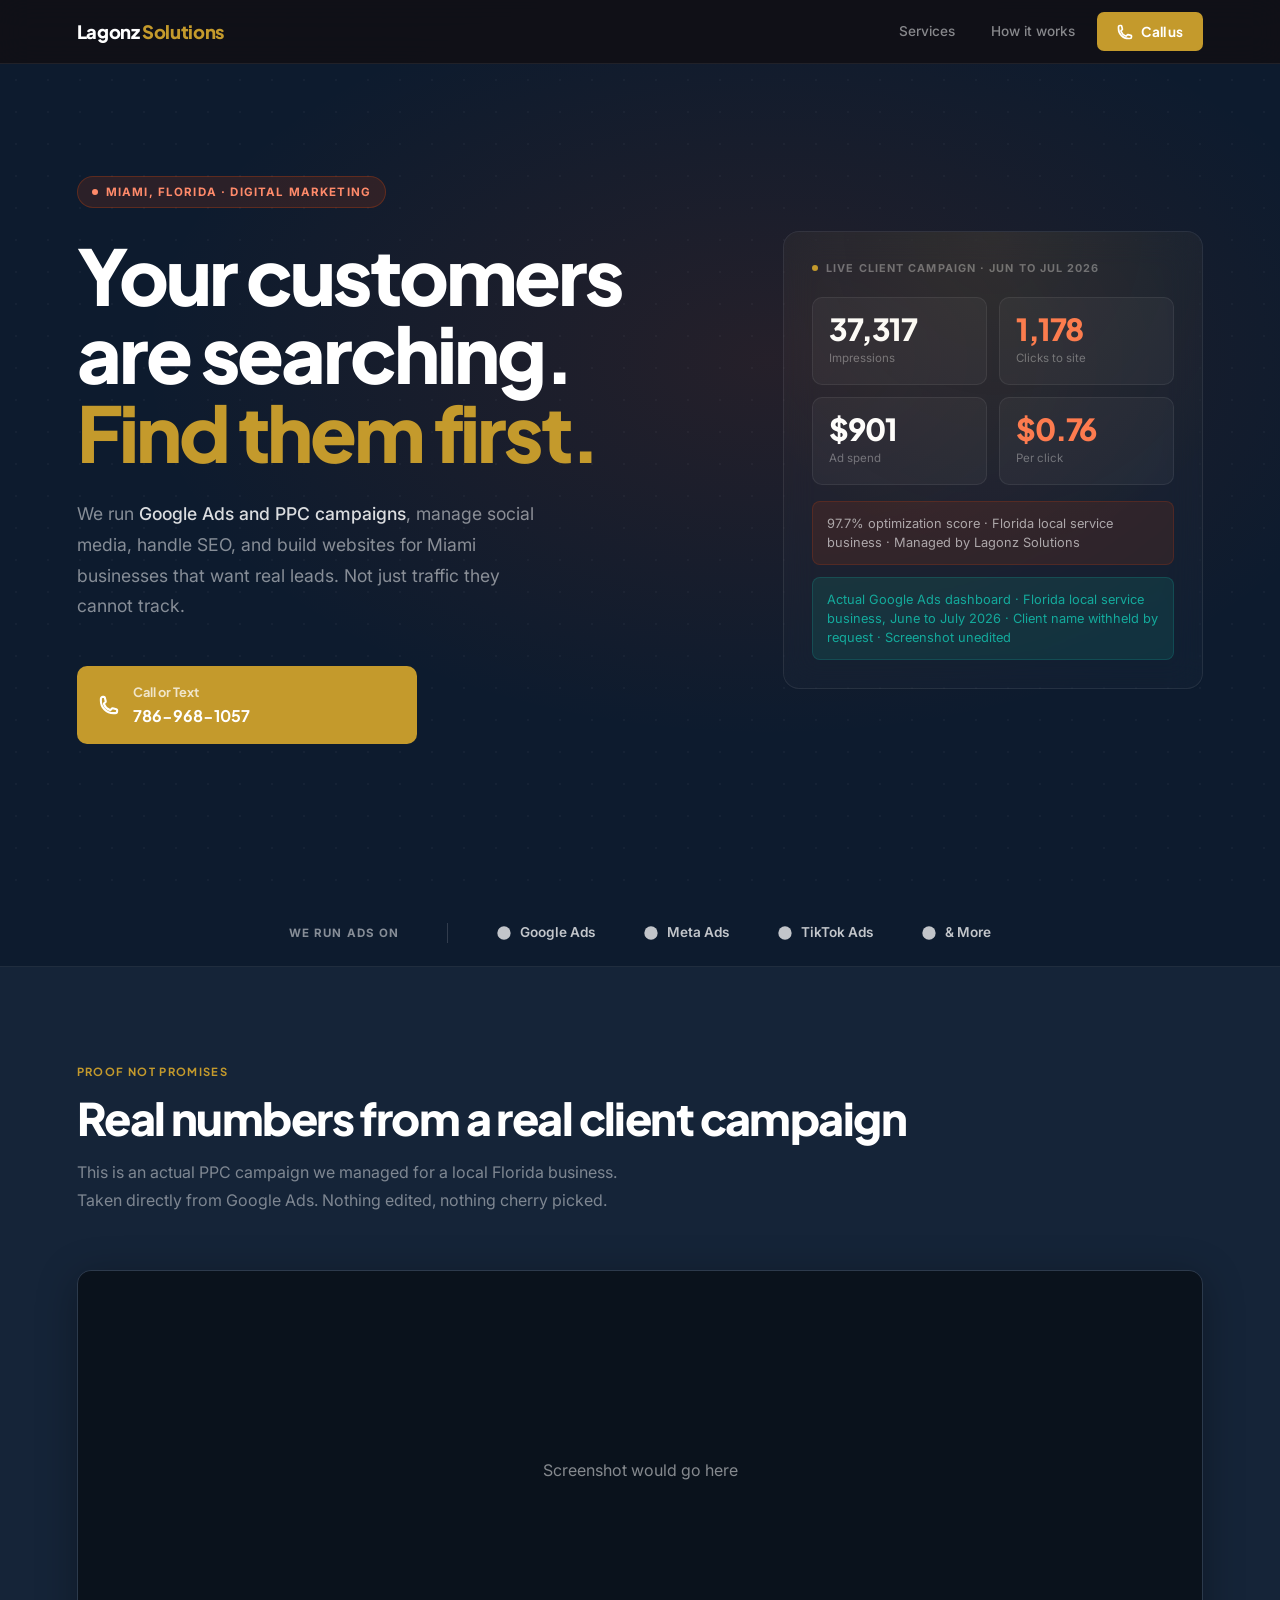
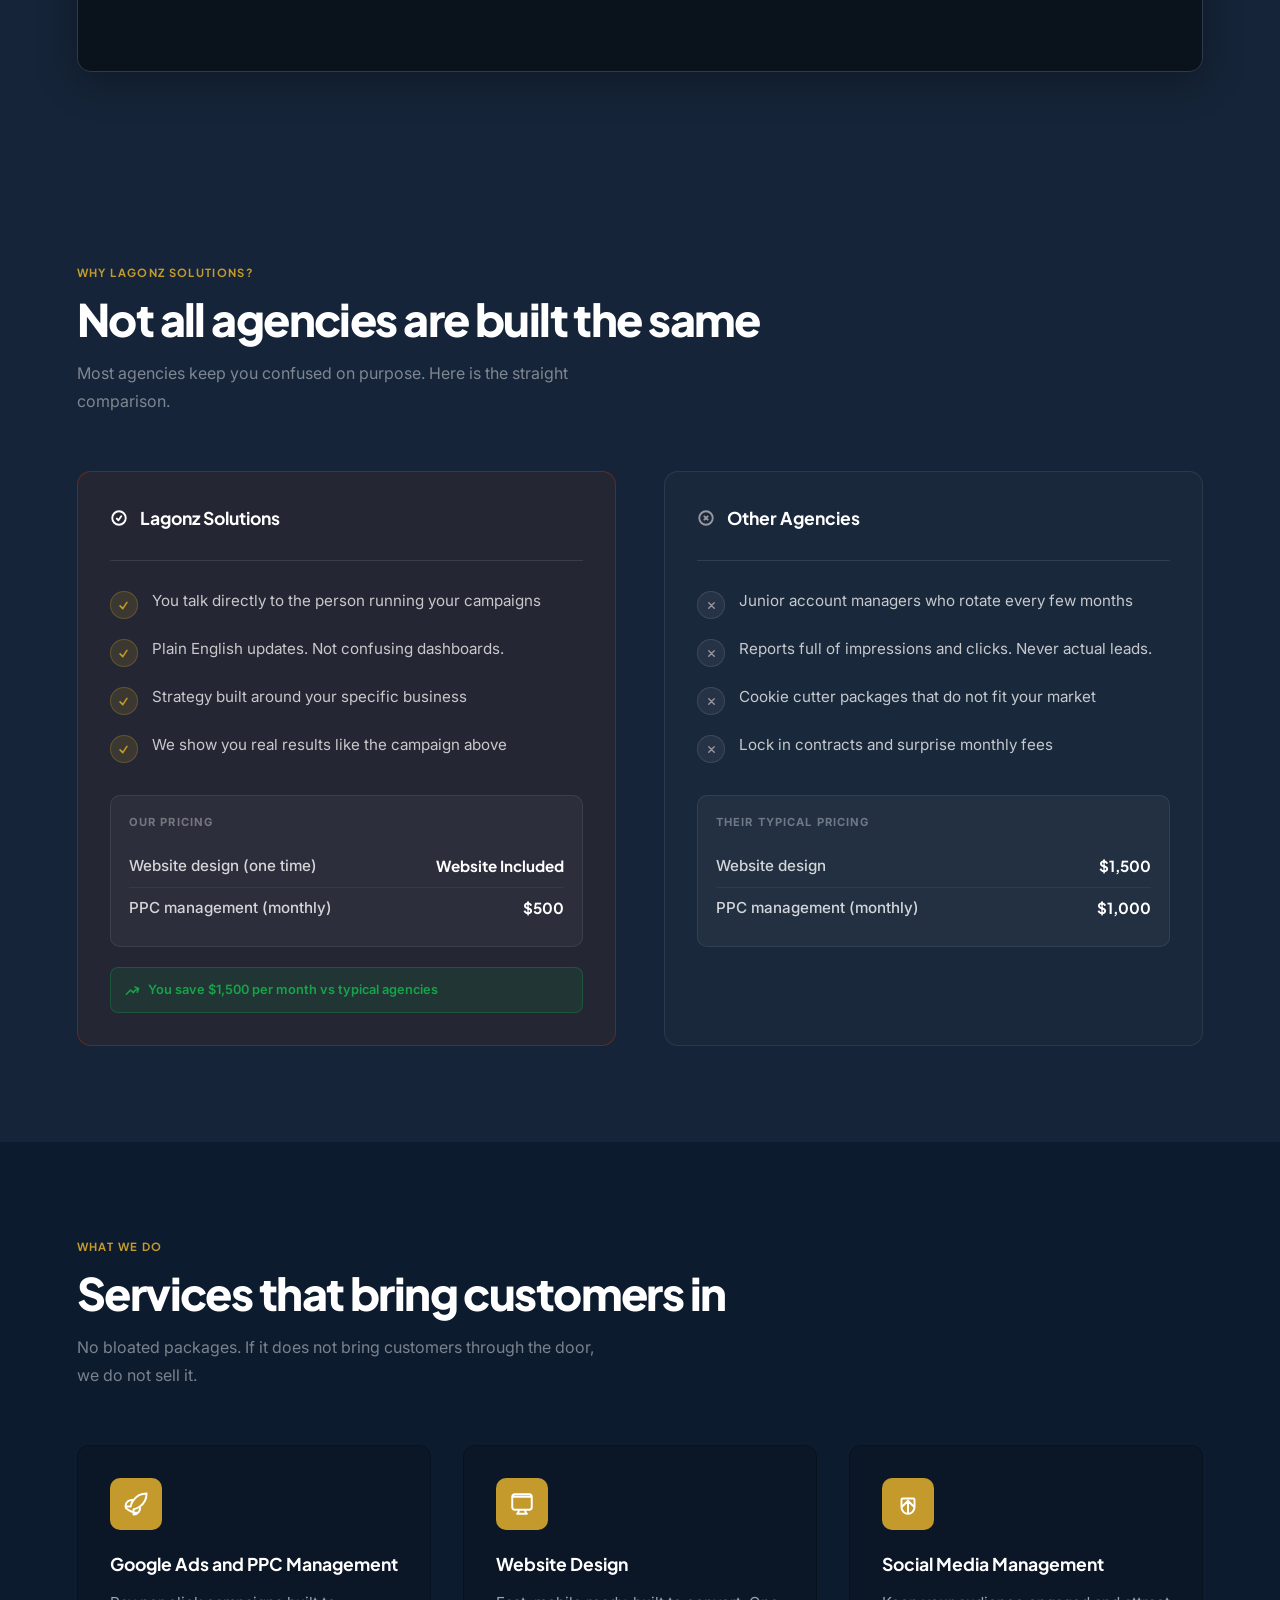
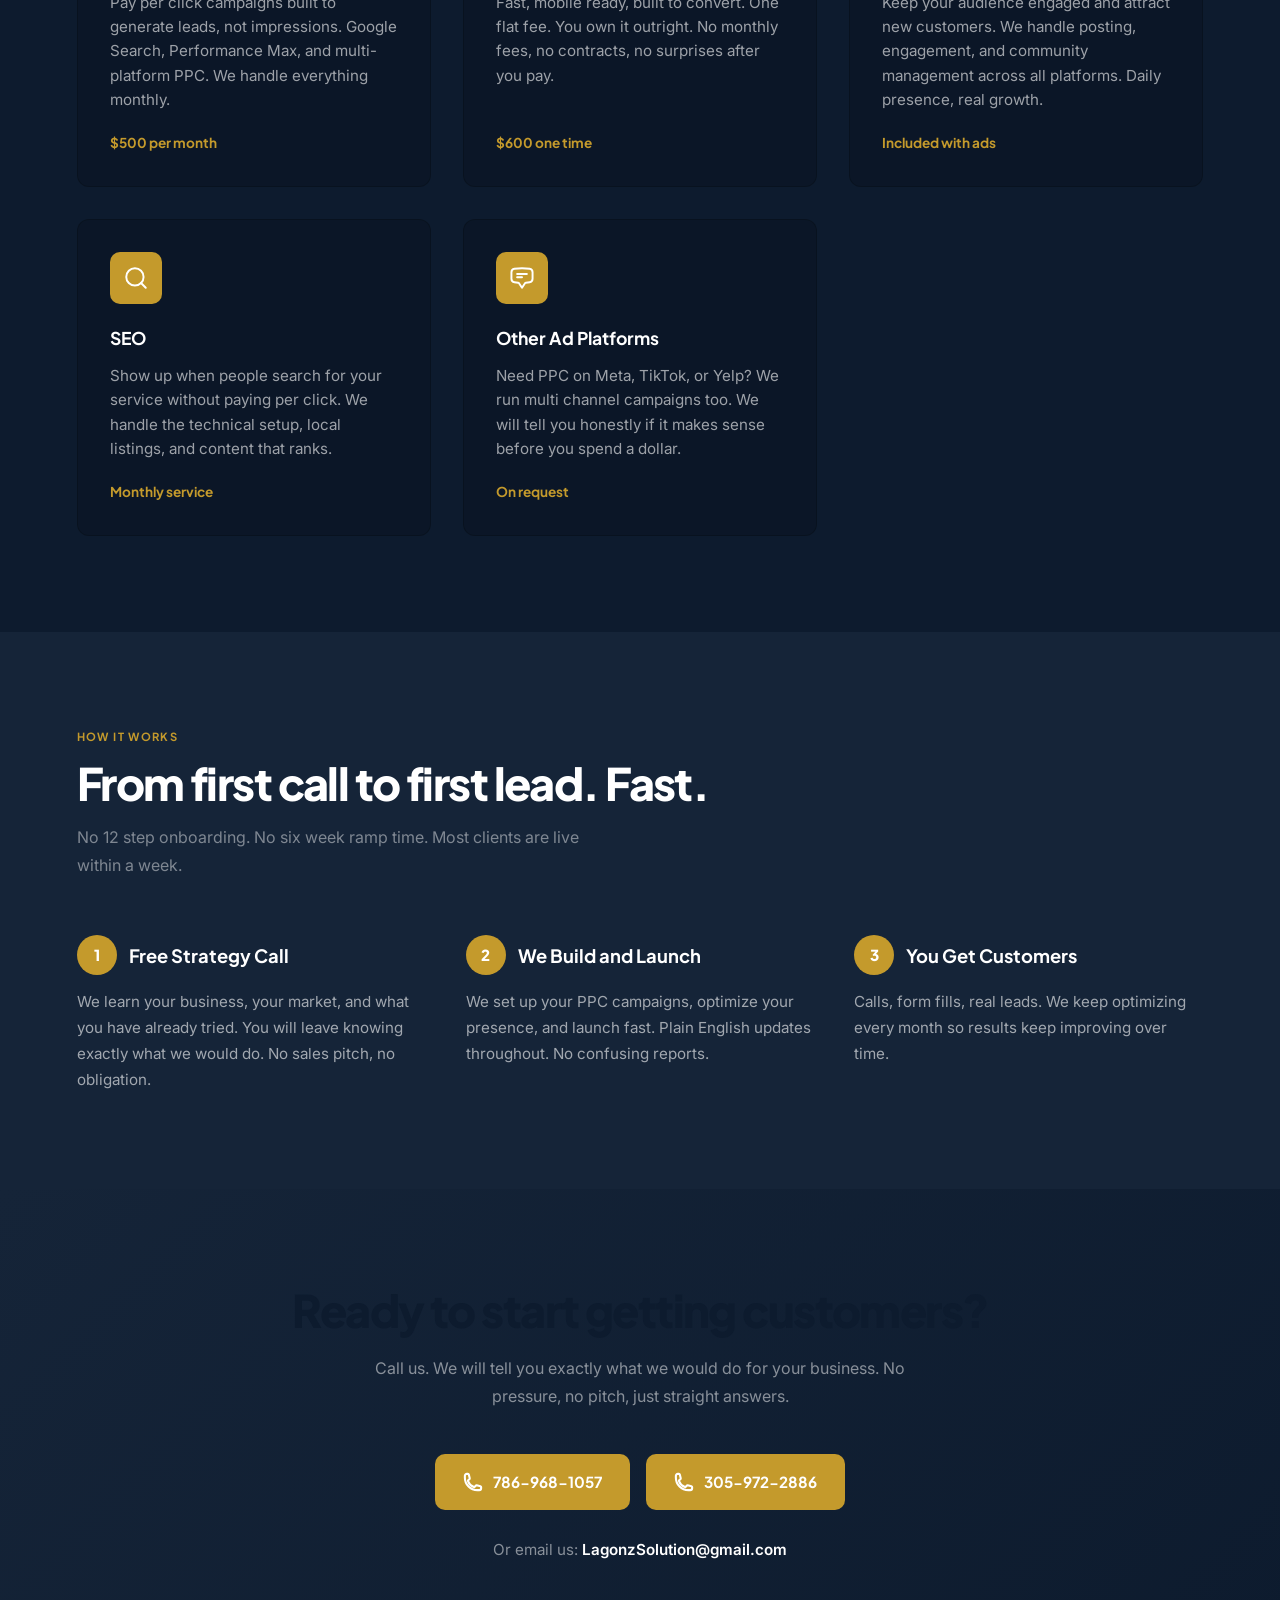
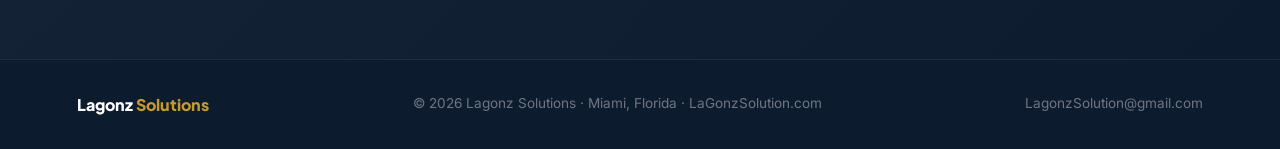
==== commit 7974eb90: "Update print statement from 'Hello' to 'Goodbye'" ====
--- a/files/index.html
+++ b/files/index.html
@@ -127,27 +127,22 @@
   padding:16px 22px;border-radius:10px;text-decoration:none;
   transition:transform .15s,box-shadow .15s;
 }
-.hbtn.main{
-  background:var(--red);color:#fff;font-size:1.15rem;
-  box-shadow:0 4px 24px rgba(212,66,10,.4);
-}
-.hbtn.main:hover{transform:translateY(-2px);box-shadow:0 8px 32px rgba(212,66,10,.5)}
-.hbtn.sec{
-  background:rgba(255,255,255,.06);color:#fff;font-size:1.05rem;
-  border:1px solid rgba(255,255,255,.12);
-}
-.hbtn.sec:hover{background:rgba(255,255,255,.1);transform:translateY(-2px)}
-.btn-lbl{font-size:.62rem;font-weight:600;letter-spacing:.08em;text-transform:uppercase;opacity:.55;display:block;margin-bottom:2px}
-.btn-ico{width:40px;height:40px;border-radius:8px;display:grid;place-items:center;flex-shrink:0}
-.hbtn.main .btn-ico{background:rgba(255,255,255,.18)}
-.hbtn.sec .btn-ico{background:rgba(255,255,255,.08)}
-
-/* hero right card */
+.hbtn.main{background:var(--red);color:#fff}
+.hbtn.main:hover{background:var(--red2);transform:translateY(-2px)}
+.hbtn.alt{background:rgba(255,255,255,.08);color:#fff;border:1px solid rgba(255,255,255,.1)}
+.hbtn.alt:hover{background:rgba(255,255,255,.12)}
+.btn-ico{display:flex;align-items:center;justify-content:center}
+.btn-lbl{opacity:.75;font-size:.8rem;display:block}
+
 .hero-card{
-  background:rgba(255,255,255,.05);
-  border:1px solid rgba(255,255,255,.1);
-  border-radius:16px;padding:28px;
-  backdrop-filter:blur(8px);
+  background:rgba(255,255,255,.02);border:1px solid rgba(255,255,255,.08);border-radius:16px;
+  backdrop-filter:blur(16px);padding:28px;
+  position:relative;overflow:hidden;
+}
+.hero-card::before{
+  content:'';position:absolute;inset:0;
+  background:radial-gradient(ellipse 100% 100% at 50% 0%, rgba(196,154,44,.1) 0%, transparent 70%);
+  pointer-events:none;
 }
 .hcard-label{
   font-size:.68rem;font-weight:700;letter-spacing:.1em;text-transform:uppercase;
@@ -211,162 +206,154 @@
 }
 
 /* ── COMPARE ── */
-.compare{display:grid;grid-template-columns:1fr 1fr;border-radius:14px;overflow:hidden;border:1px solid rgba(255,255,255,.1)}
-.col-us{background:var(--cream);padding:40px 36px}
-.col-them{background:rgba(255,255,255,.04);padding:40px 36px;border-left:1px solid rgba(255,255,255,.08)}
+.compare{
+  display:grid;grid-template-columns:1fr 1fr;gap:48px;margin-top:56px;
+}
+.col-us,.col-them{
+  border:1px solid rgba(255,255,255,.08);border-radius:14px;padding:32px;
+  background:rgba(255,255,255,.02);
+}
+.col-us{border-color:rgba(212,66,10,.3);background:rgba(212,66,10,.08)}
 .col-head{
-  font-family:'Plus Jakarta Sans',sans-serif;font-weight:800;font-size:1rem;
-  margin-bottom:28px;display:flex;align-items:center;gap:10px;
-}
-.col-us .col-head{color:var(--ink)}
-.col-them .col-head{color:rgba(255,255,255,.5)}
-.compare-rows{display:flex;flex-direction:column;gap:14px}
-.crow{display:flex;align-items:flex-start;gap:12px;font-size:.88rem;line-height:1.55}
-.col-us .crow{color:var(--ink)}
-.col-them .crow{color:rgba(255,255,255,.5)}
-.ck{width:22px;height:22px;border-radius:6px;flex-shrink:0;display:grid;place-items:center;margin-top:2px}
-.ck.y{background:rgba(196,154,44,.2)}
-.ck.n{background:rgba(0,0,0,.05)}
+  display:flex;align-items:center;gap:12px;
+  font-family:'Plus Jakarta Sans',sans-serif;font-weight:700;font-size:1.1rem;
+  color:#fff;margin-bottom:28px;padding-bottom:28px;border-bottom:1px solid rgba(255,255,255,.1);
+}
+.col-head svg{flex-shrink:0}
+.compare-rows{display:flex;flex-direction:column;gap:18px;margin-bottom:32px}
+.crow{
+  display:flex;align-items:flex-start;gap:14px;
+  font-size:.95rem;color:rgba(255,255,255,.75);line-height:1.6;
+}
+.ck{
+  display:flex;align-items:center;justify-content:center;
+  width:28px;height:28px;border-radius:50%;flex-shrink:0;margin-top:2px;
+}
+.ck.y{background:rgba(196,154,44,.15);border:1px solid rgba(196,154,44,.3)}
+.ck.n{background:rgba(155,152,166,.1);border:1px solid rgba(155,152,166,.2)}
 .price-box{
-  margin-top:28px;padding:20px;border-radius:10px;
-}
-.col-us .price-box{background:rgba(0,0,0,.04);border:1px solid var(--bdr)}
-.col-them .price-box{background:rgba(255,255,255,.04);border:1px solid rgba(255,255,255,.08)}
-.price-box-label{font-size:.68rem;font-weight:700;letter-spacing:.08em;text-transform:uppercase;color:rgba(255,255,255,.35);margin-bottom:14px;font-family:'Plus Jakarta Sans',sans-serif}
-.col-us .price-box-label{color:var(--mid)}
-.col-them .price-box-label{color:rgba(255,255,255,.35)}
-.price-line{display:flex;justify-content:space-between;align-items:center;margin-bottom:10px}
-.price-line:last-child{margin-bottom:0}
-.pl-name{font-size:.88rem;color:rgba(255,255,255,.6)}
-.col-us .pl-name{color:var(--mid)}
-.col-them .pl-name{color:rgba(255,255,255,.5)}
-.pl-val{font-family:'Plus Jakarta Sans',sans-serif;font-weight:800;font-size:1.2rem}
-.col-us .pl-val{color:#4ADE80}
-.col-them .pl-val{color:#FF6B6B}
+  background:rgba(255,255,255,.04);border:1px solid rgba(255,255,255,.08);
+  border-radius:10px;padding:18px;margin-bottom:20px;
+}
+.price-box-label{
+  font-size:.7rem;font-weight:700;letter-spacing:.1em;text-transform:uppercase;
+  color:rgba(255,255,255,.35);margin-bottom:14px;
+}
+.price-line{
+  display:flex;justify-content:space-between;align-items:center;
+  font-size:.95rem;color:rgba(255,255,255,.8);padding:8px 0;border-bottom:1px solid rgba(255,255,255,.05);
+}
+.price-line:last-child{border:0}
+.pl-name{font-weight:500}
+.pl-val{color:#fff;font-weight:700;font-family:'Plus Jakarta Sans',sans-serif}
 .save-badge{
-  margin-top:20px;display:flex;align-items:center;gap:8px;
-  background:#F0FDF4;color:#16A34A;
-  font-family:'Plus Jakarta Sans',sans-serif;font-weight:700;font-size:.82rem;
-  padding:10px 14px;border-radius:8px;border:1px solid #BBF7D0;
-}
+  background:rgba(22,163,74,.12);border:1px solid rgba(22,163,74,.3);border-radius:8px;
+  padding:12px 14px;font-size:.8rem;color:rgba(22,163,74,1);
+  display:flex;align-items:center;gap:8px;font-weight:600;
+}
+.save-badge svg{width:15px;flex-shrink:0}
 
 /* ── SERVICES ── */
 .svc-grid{
-  display:grid;
-  grid-template-columns:repeat(2,1fr);
-  gap:20px;
+  display:grid;grid-template-columns:repeat(auto-fit,minmax(280px,1fr));gap:32px;
 }
 .svc{
-  background:var(--ink);border:1px solid rgba(255,255,255,.08);
-  border-radius:14px;padding:36px 32px;
-  transition:transform .2s,box-shadow .2s;
-  position:relative;overflow:hidden;
-}
-.svc:hover{transform:translateY(-4px);box-shadow:0 16px 48px rgba(0,0,0,.4)}
-.svc::after{
-  content:'';position:absolute;top:0;left:0;right:0;height:3px;
-  background:var(--red);transform:scaleX(0);transform-origin:left;
-  transition:transform .3s;
-}
-.svc:hover::after{transform:scaleX(1)}
-.svc-num{
-  font-family:'Plus Jakarta Sans',sans-serif;font-size:4.5rem;font-weight:900;
-  color:var(--cream2);letter-spacing:-.06em;line-height:1;
-  position:absolute;top:20px;right:24px;
-  transition:color .2s;
-}
-.svc:hover .svc-num{color:rgba(212,66,10,.08)}
+  padding:32px;background:rgba(0,0,0,.15);border:1px solid rgba(0,0,0,.2);
+  border-radius:12px;display:flex;flex-direction:column;
+}
 .svc-ico{
-  width:52px;height:52px;border-radius:12px;background:rgba(196,154,44,.15);
-  display:grid;place-items:center;margin-bottom:22px;color:var(--red);
-}
-.svc h3{font-family:'Plus Jakarta Sans',sans-serif;font-weight:800;font-size:1.15rem;margin-bottom:10px;color:#fff}
-.svc p{font-size:.9rem;color:rgba(255,255,255,.55);line-height:1.7;max-width:360px}
+  width:52px;height:52px;background:var(--red);border-radius:10px;
+  display:flex;align-items:center;justify-content:center;color:#fff;margin-bottom:20px;
+}
+.svc h3{
+  font-family:'Plus Jakarta Sans',sans-serif;font-weight:700;font-size:1.1rem;
+  color:#fff;margin-bottom:12px;
+}
+.svc p{
+  font-size:.95rem;color:rgba(255,255,255,.6);line-height:1.6;margin-bottom:auto;padding-bottom:20px;
+}
 .svc-price{
-  display:inline-flex;align-items:center;gap:6px;
-  margin-top:20px;font-family:'Plus Jakarta Sans',sans-serif;font-weight:700;font-size:.8rem;
-  color:var(--red);background:rgba(196,154,44,.12);
-  padding:5px 12px;border-radius:100px;border:1px solid rgba(196,154,44,.3);
-}
-
-/* ── HOW IT WORKS ── */
-.steps{display:grid;grid-template-columns:repeat(3,1fr);gap:1px;background:rgba(255,255,255,.08);border-radius:14px;overflow:hidden;border:1px solid rgba(255,255,255,.08)}
-.step{padding:40px 32px;background:rgba(255,255,255,.03);transition:background .2s}
-.step:hover{background:rgba(255,255,255,.06)}
-.step-n{
-  font-family:'Plus Jakarta Sans',sans-serif;font-size:4rem;font-weight:900;
-  color:var(--red);opacity:.25;line-height:1;margin-bottom:24px;letter-spacing:-.05em;
-}
-.step h3{font-family:'Plus Jakarta Sans',sans-serif;font-weight:700;font-size:1.05rem;color:#fff;margin-bottom:10px}
-.step p{font-size:.88rem;color:rgba(255,255,255,.45);line-height:1.7}
+  font-family:'Plus Jakarta Sans',sans-serif;font-weight:700;color:var(--red);font-size:.85rem;
+}
+
+/* ── STEPS ── */
+.steps{
+  display:grid;grid-template-columns:repeat(auto-fit,minmax(300px,1fr));gap:40px;margin-top:56px;
+}
+.step{counter-increment:step-counter}
+.step h3{
+  font-family:'Plus Jakarta Sans',sans-serif;font-weight:700;font-size:1.15rem;
+  color:#fff;margin-bottom:14px;display:flex;align-items:center;gap:12px;
+}
+.step h3::before{
+  content:counter(step-counter);
+  display:flex;align-items:center;justify-content:center;
+  width:40px;height:40px;background:var(--red);color:#fff;border-radius:50%;
+  font-weight:900;font-size:.95rem;flex-shrink:0;
+}
+.step p{
+  font-size:.95rem;color:rgba(255,255,255,.6);line-height:1.7;
+}
+.steps{counter-reset:step-counter}
 
 /* ── CTA ── */
 .cta-sec{
-  background:var(--red);
-  padding:100px 6vw;text-align:center;
-  position:relative;overflow:hidden;
-}
-.cta-sec::before{
-  content:'';position:absolute;inset:0;
-  background:radial-gradient(ellipse 60% 80% at 50% 0%, rgba(255,255,255,.08) 0%, transparent 60%);
-  pointer-events:none;
-}
-.cta-sec .sh{color:#fff;font-size:clamp(2.4rem,4.5vw,3.8rem);position:relative}
-.cta-sec .sp{color:rgba(255,255,255,.6);margin:0 auto 48px;position:relative}
-.cta-btns{display:flex;flex-wrap:wrap;gap:14px;justify-content:center;position:relative}
+  background:linear-gradient(135deg,var(--ink2) 0%,var(--ink) 100%);
+  padding:96px 6vw;text-align:center;
+}
+.cta-sec .sh{margin-bottom:20px}
+.cta-sec .sp{max-width:600px;margin:0 auto 44px;color:rgba(255,255,255,.5)}
+.cta-btns{
+  display:flex;flex-wrap:wrap;justify-content:center;gap:16px;margin-bottom:28px;
+}
 .cbtn{
   display:flex;align-items:center;gap:10px;
-  font-family:'Plus Jakarta Sans',sans-serif;font-weight:800;font-size:1.25rem;
-  padding:20px 40px;border-radius:10px;text-decoration:none;
-  transition:transform .15s,box-shadow .15s;
-}
-.cbtn.d{background:var(--ink);color:#fff}
-.cbtn.d:hover{transform:translateY(-2px);box-shadow:0 8px 32px rgba(0,0,0,.4)}
-.cbtn.g{background:transparent;color:#fff;border:2px solid rgba(255,255,255,.3)}
-.cbtn.g:hover{border-color:rgba(255,255,255,.7);transform:translateY(-2px)}
-.cta-email{margin-top:28px;font-size:.85rem;color:rgba(255,255,255,.4);position:relative}
-.cta-email a{color:rgba(255,255,255,.65);text-decoration:none}
+  font-family:'Plus Jakarta Sans',sans-serif;font-weight:700;font-size:.95rem;
+  padding:16px 28px;border-radius:10px;text-decoration:none;
+  transition:transform .15s,background .15s;
+}
+.cbtn.d{background:var(--red);color:#fff}
+.cbtn.d:hover{background:var(--red2);transform:translateY(-2px)}
+.cbtn.alt{background:rgba(255,255,255,.08);color:#fff;border:1px solid rgba(255,255,255,.1)}
+.cbtn.alt:hover{background:rgba(255,255,255,.12)}
+.cta-email{font-size:.95rem;color:rgba(255,255,255,.5)}
+.cta-email a{color:#fff;text-decoration:none;font-weight:600;transition:color .15s}
+.cta-email a:hover{color:var(--red)}
 
 /* ── FOOTER ── */
 footer{
-  background:var(--ink);border-top:1px solid rgba(255,255,255,.07);
-  padding:28px 6vw;display:flex;align-items:center;justify-content:space-between;flex-wrap:wrap;gap:12px;
-}
-.f-logo{font-family:'Plus Jakarta Sans',sans-serif;font-weight:900;font-size:.95rem;color:#fff;text-decoration:none}
+  background:var(--ink);padding:32px 6vw;
+  display:flex;align-items:center;justify-content:space-between;
+  border-top:1px solid rgba(255,255,255,.08);
+  flex-wrap:wrap;gap:24px;
+}
+.f-logo{
+  font-family:'Plus Jakarta Sans',sans-serif;font-weight:900;font-size:1rem;
+  color:#fff;text-decoration:none;
+}
 .f-logo em{font-style:normal;color:var(--red)}
-footer p,footer a{font-size:.78rem;color:rgba(255,255,255,.3)}
-footer a{text-decoration:none}
-footer a:hover{color:var(--red)}
-
-/* ── MARQUEE ── */
-.marquee-wrap{background:var(--red);padding:14px 0;overflow:hidden;white-space:nowrap}
-.marquee-track{display:inline-flex;gap:0;animation:marquee 22s linear infinite}
-@keyframes marquee{0%{transform:translateX(0)}100%{transform:translateX(-50%)}}
-.marquee-item{
-  display:inline-flex;align-items:center;gap:10px;
-  font-family:'Plus Jakarta Sans',sans-serif;font-weight:700;font-size:.82rem;
-  color:rgba(255,255,255,.9);letter-spacing:.04em;text-transform:uppercase;
-  padding:0 32px;
-}
-.marquee-item::after{content:'·';opacity:.4;padding-left:32px}
+footer p{font-size:.85rem;color:rgba(255,255,255,.4)}
+footer a{color:rgba(255,255,255,.4);text-decoration:none;font-size:.85rem;transition:color .15s}
+footer a:hover{color:rgba(255,255,255,.7)}
 
 /* ── RESPONSIVE ── */
-@media(max-width:900px){
-  .hero-inner{grid-template-columns:1fr;gap:48px}
-  .hero-card{display:none}
-  .svc-grid{grid-template-columns:1fr}
-  .steps{grid-template-columns:1fr}
+@media(max-width:1024px){
+  .hero-inner{grid-template-columns:1fr;gap:40px}
+  .hero-card{max-width:100%}
   .compare{grid-template-columns:1fr}
-  .col-them{border-left:none;border-top:1px solid rgba(255,255,255,.08)}
-}
-@media(max-width:540px){
-  .cta-btns{flex-direction:column;align-items:center}
+}
+@media(max-width:768px){
+  nav{padding:0 4vw;height:56px}
+  .hero{padding:80px 4vw 60px}
+  .sec{padding:60px 4vw}
+  .hcard-stats{grid-template-columns:1fr}
+  .platform-strip{gap:20px;font-size:.75rem}
+  .plat-divider{display:none}
+  h1{font-size:clamp(2rem,5vw,3.2rem)}
+  .cta-btns{flex-direction:column}
+  .cbtn{justify-content:center;width:100%}
   footer{flex-direction:column;text-align:center}
-  .nav-lk{display:none}
-  .platform-strip{gap:20px}
-  .plat-divider{display:none}
-}
-.ph{display:block;flex-shrink:0}
+}
 </style>
 </head>
 <body>
@@ -375,18 +362,17 @@
 <nav>
   <a href="#" class="logo">Lagonz <em>Solutions</em></a>
   <div class="nav-r">
-    <a href="#proof" class="nav-lk">Results</a>
     <a href="#services" class="nav-lk">Services</a>
-    <a href="articles.html" class="nav-lk">Resources</a>
-    <a href="tel:+13059722886" class="nav-cta">
-      <svg class="ph" width="14" height="14" fill="none" viewBox="0 0 24 24" stroke="currentColor" stroke-width="2.5"><path stroke-linecap="round" stroke-linejoin="round" d="M2.25 6.75c0 8.284 6.716 15 15 15h2.25a2.25 2.25 0 002.25-2.25v-1.372c0-.516-.351-.966-.852-1.091l-4.423-1.106c-.44-.11-.902.055-1.173.417l-.97 1.293c-.282.376-.769.542-1.21.38a12.035 12.035 0 01-7.143-7.143c-.162-.441.004-.928.38-1.21l1.293-.97c.363-.271.527-.734.417-1.173L6.963 3.102a1.125 1.125 0 00-1.091-.852H4.5A2.25 2.25 0 002.25 4.5v2.25z"/></svg>
-      Call Now
+    <a href="#services" class="nav-lk">How it works</a>
+    <a href="tel:+17869681057" class="nav-cta">
+      <svg width="16" height="16" fill="none" viewBox="0 0 24 24" stroke="currentColor" stroke-width="2.5"><path stroke-linecap="round" stroke-linejoin="round" d="M2.25 6.75c0 8.284 6.716 15 15 15h2.25a2.25 2.25 0 002.25-2.25v-1.372c0-.516-.351-.966-.852-1.091l-4.423-1.106c-.44-.11-.902.055-1.173.417l-.97 1.293c-.282.376-.769.542-1.21.38a12.035 12.035 0 01-7.143-7.143c-.162-.441.004-.928.38-1.21l1.293-.97c.363-.271.527-.734.417-1.173L6.963 3.102a1.125 1.125 0 00-1.091-.852H4.5A2.25 2.25 0 002.25 4.5v2.25z"/></svg>
+      Call us
     </a>
   </div>
 </nav>
 
 <!-- HERO -->
-<div class="hero">
+<section class="hero">
   <div class="hero-inner">
     <div>
       <div class="hero-tag"><span class="hero-dot"></span>Miami, Florida &middot; Digital Marketing</div>
@@ -408,71 +394,34 @@
         <div class="hcs"><div class="hcs-n red">$0.76</div><div class="hcs-l">Per click</div></div>
       </div>
       <div class="hcard-note">97.7% optimization score &middot; Florida local service business &middot; Managed by Lagonz Solutions</div>
-    </div>
-  </div>
-</div>
-
-<!-- MARQUEE -->
-<div class="marquee-wrap">
-  <div class="marquee-track">
-    <span class="marquee-item">Google Ads Management</span>
-    <span class="marquee-item">PPC Campaigns</span>
-    <span class="marquee-item">Search Engine Optimization</span>
-    <span class="marquee-item">Website Design</span>
-    <span class="marquee-item">$500 per Month Management</span>
-    <span class="marquee-item"> Website Included</span>
-    <span class="marquee-item">Miami Florida</span>
-    <span class="marquee-item">Real Results</span>
-    <span class="marquee-item">Google Ads Management</span>
-    <span class="marquee-item">PPC Campaigns</span>
-    <span class="marquee-item">Search Engine Optimization</span>
-    <span class="marquee-item">Website Design</span>
-    <span class="marquee-item">$500 per Month Management</span>
-    <span class="marquee-item"> Website Included</span>
-    <span class="marquee-item">Miami Florida</span>
-    <span class="marquee-item">Real Results</span>
-  </div>
-</div>
+      <div class="hcard-note" style="margin-top:12px;background:rgba(20,184,166,.12);border-color:rgba(20,184,166,.2);color:rgba(20,184,166,.9)">Actual Google Ads dashboard &middot; Florida local service business, June to July 2026 &middot; Client name withheld by request &middot; Screenshot unedited</div>
+    </div>
+  </div>
+</section>
 
 <!-- PLATFORM STRIP -->
 <div class="platform-strip">
   <span class="plat-label">We run ads on</span>
-  <div class="plat-divider"></div>
-  <div class="plat-item">
-    <svg width="18" height="18" viewBox="0 0 24 24"><path fill="#4285F4" d="M22.56 12.25c0-.78-.07-1.53-.2-2.25H12v4.26h5.92c-.26 1.37-1.04 2.53-2.21 3.31v2.77h3.57c2.08-1.92 3.28-4.74 3.28-8.09z"/><path fill="#34A853" d="M12 23c2.97 0 5.46-.98 7.28-2.66l-3.57-2.77c-.98.66-2.23 1.06-3.71 1.06-2.86 0-5.29-1.93-6.16-4.53H2.18v2.84C3.99 20.53 7.7 23 12 23z"/><path fill="#FBBC05" d="M5.84 14.09c-.22-.66-.35-1.36-.35-2.09s.13-1.43.35-2.09V7.07H2.18C1.43 8.55 1 10.22 1 12s.43 3.45 1.18 4.93l3.66-2.84z"/><path fill="#EA4335" d="M12 5.38c1.62 0 3.06.56 4.21 1.64l3.15-3.15C17.45 2.09 14.97 1 12 1 7.7 1 3.99 3.47 2.18 7.07l3.66 2.84c.87-2.6 3.3-4.53 6.16-4.53z"/></svg>
-    Google Ads
-  </div>
-  <div class="plat-divider"></div>
-  <div class="plat-item">
-    <svg width="18" height="18" viewBox="0 0 24 24" fill="#1877F2"><path d="M24 12.073c0-6.627-5.373-12-12-12s-12 5.373-12 12c0 5.99 4.388 10.954 10.125 11.854v-8.385H7.078v-3.47h3.047V9.43c0-3.007 1.792-4.669 4.533-4.669 1.312 0 2.686.235 2.686.235v2.953H15.83c-1.491 0-1.956.925-1.956 1.874v2.25h3.328l-.532 3.47h-2.796v8.385C19.612 23.027 24 18.062 24 12.073z"/></svg>
-    Meta Ads
-  </div>
-  <div class="plat-divider"></div>
-  <div class="plat-item">
-    <svg width="18" height="18" viewBox="0 0 24 24" fill="#000"><path d="M19.59 6.69a4.83 4.83 0 01-3.77-4.25V2h-3.45v13.67a2.89 2.89 0 01-2.88 2.5 2.89 2.89 0 01-2.89-2.89 2.89 2.89 0 012.89-2.89c.28 0 .54.04.79.1V9.01a6.33 6.33 0 00-.79-.05 6.34 6.34 0 00-6.34 6.34 6.34 6.34 0 006.34 6.34 6.34 6.34 0 006.33-6.34V8.69a8.28 8.28 0 004.84 1.55V6.79a4.85 4.85 0 01-1.07-.1z"/></svg>
-    TikTok Ads
-  </div>
-  <div class="plat-divider"></div>
-  <div class="plat-item">
-    <svg width="18" height="18" viewBox="0 0 24 24" fill="#FF1A1A"><path d="M12 2C6.477 2 2 6.477 2 12s4.477 10 10 10 10-4.477 10-10S17.523 2 12 2zm0 18a8 8 0 110-16 8 8 0 010 16zm.5-11.5h-1v5l4.25 2.55.75-1.23-3.5-2.08V8.5h-.5z"/></svg>
-    &amp; More
-  </div>
+  <span class="plat-divider"></span>
+  <div class="plat-item"><svg width="16" height="16" fill="currentColor" viewBox="0 0 24 24"><circle cx="12" cy="12" r="10"/></svg>Google Ads</div>
+  <div class="plat-item"><svg width="16" height="16" fill="currentColor" viewBox="0 0 24 24"><circle cx="12" cy="12" r="10"/></svg>Meta Ads</div>
+  <div class="plat-item"><svg width="16" height="16" fill="currentColor" viewBox="0 0 24 24"><circle cx="12" cy="12" r="10"/></svg>TikTok Ads</div>
+  <div class="plat-item"><svg width="16" height="16" fill="currentColor" viewBox="0 0 24 24"><circle cx="12" cy="12" r="10"/></svg>&amp; More</div>
 </div>
 
 <!-- PROOF -->
-<section class="sec white" id="proof">
+<section class="sec dark">
   <div class="w">
     <p class="ey">Proof not promises</p>
     <h2 class="sh">Real numbers from a real client campaign</h2>
     <p class="sp">This is an actual PPC campaign we managed for a local Florida business. Taken directly from Google Ads. Nothing edited, nothing cherry picked.</p>
     <div class="proof-wrap">
-      <img src="[data-uri]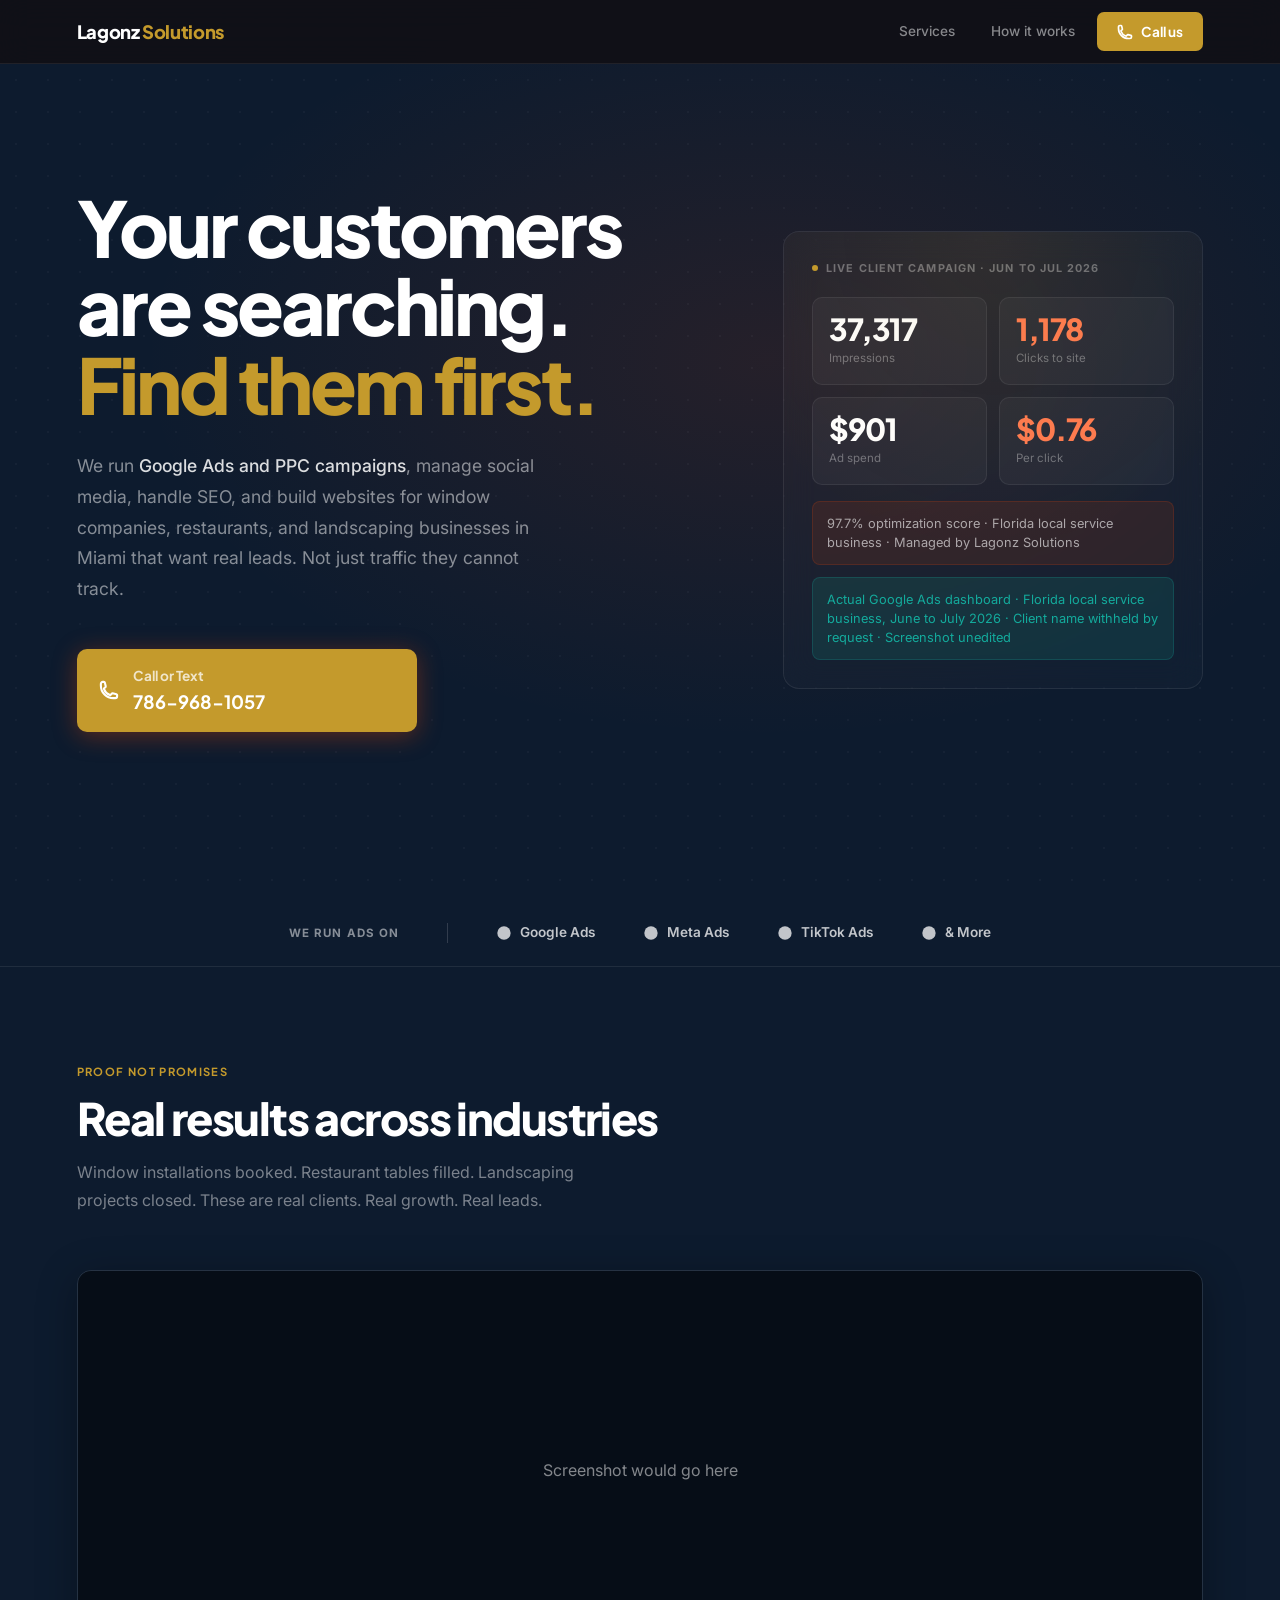
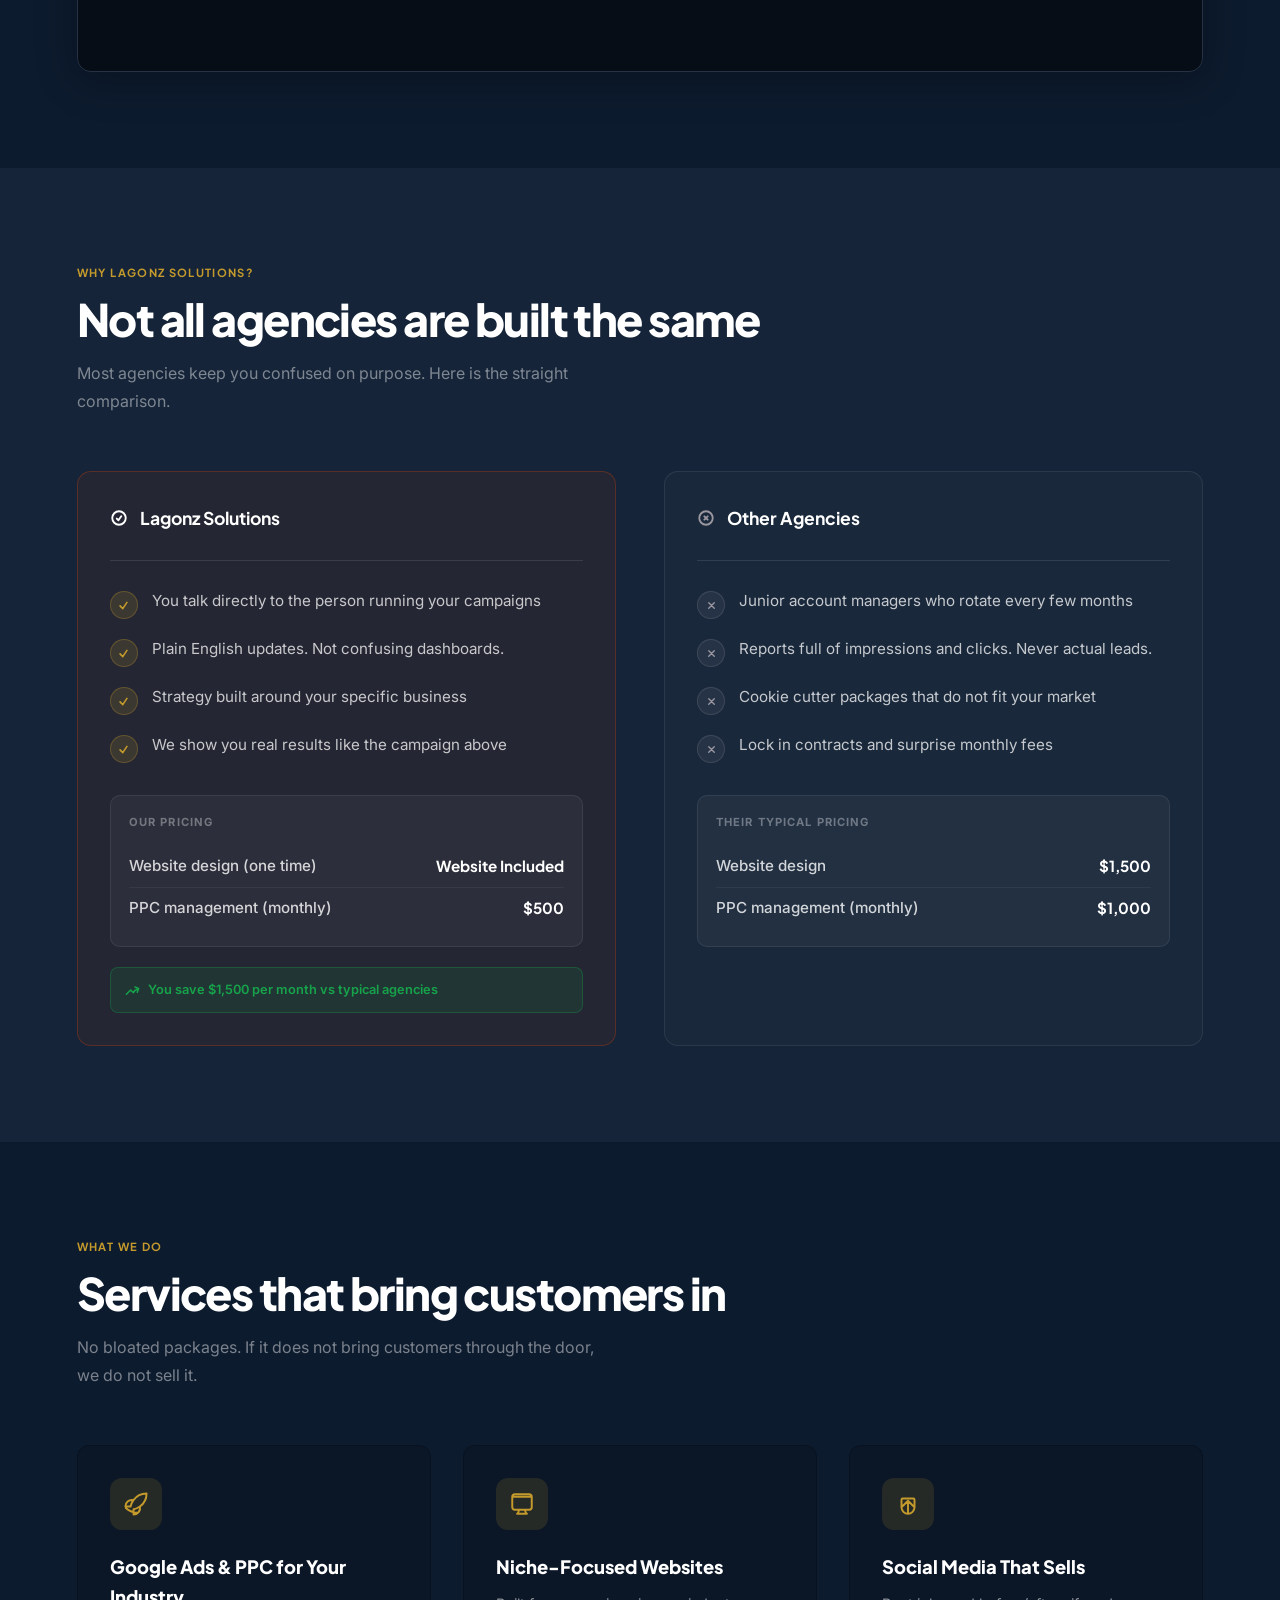
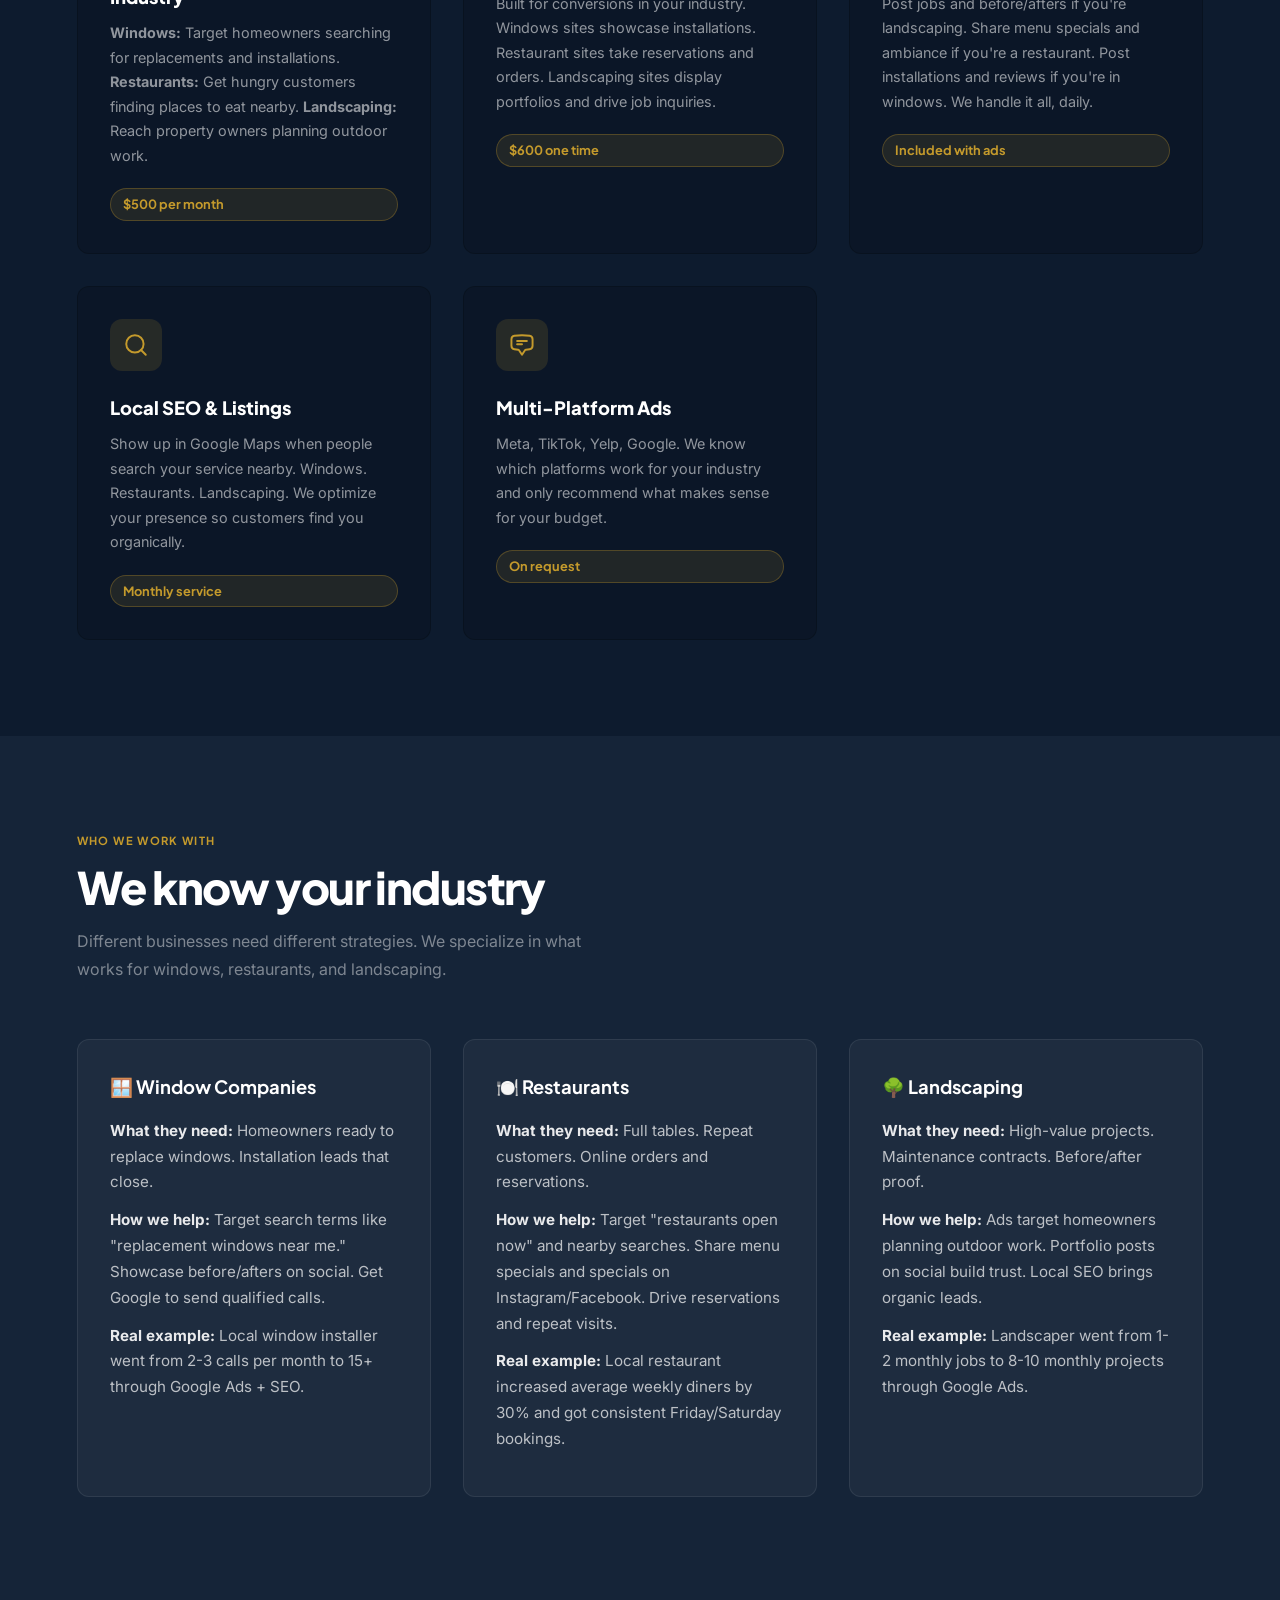
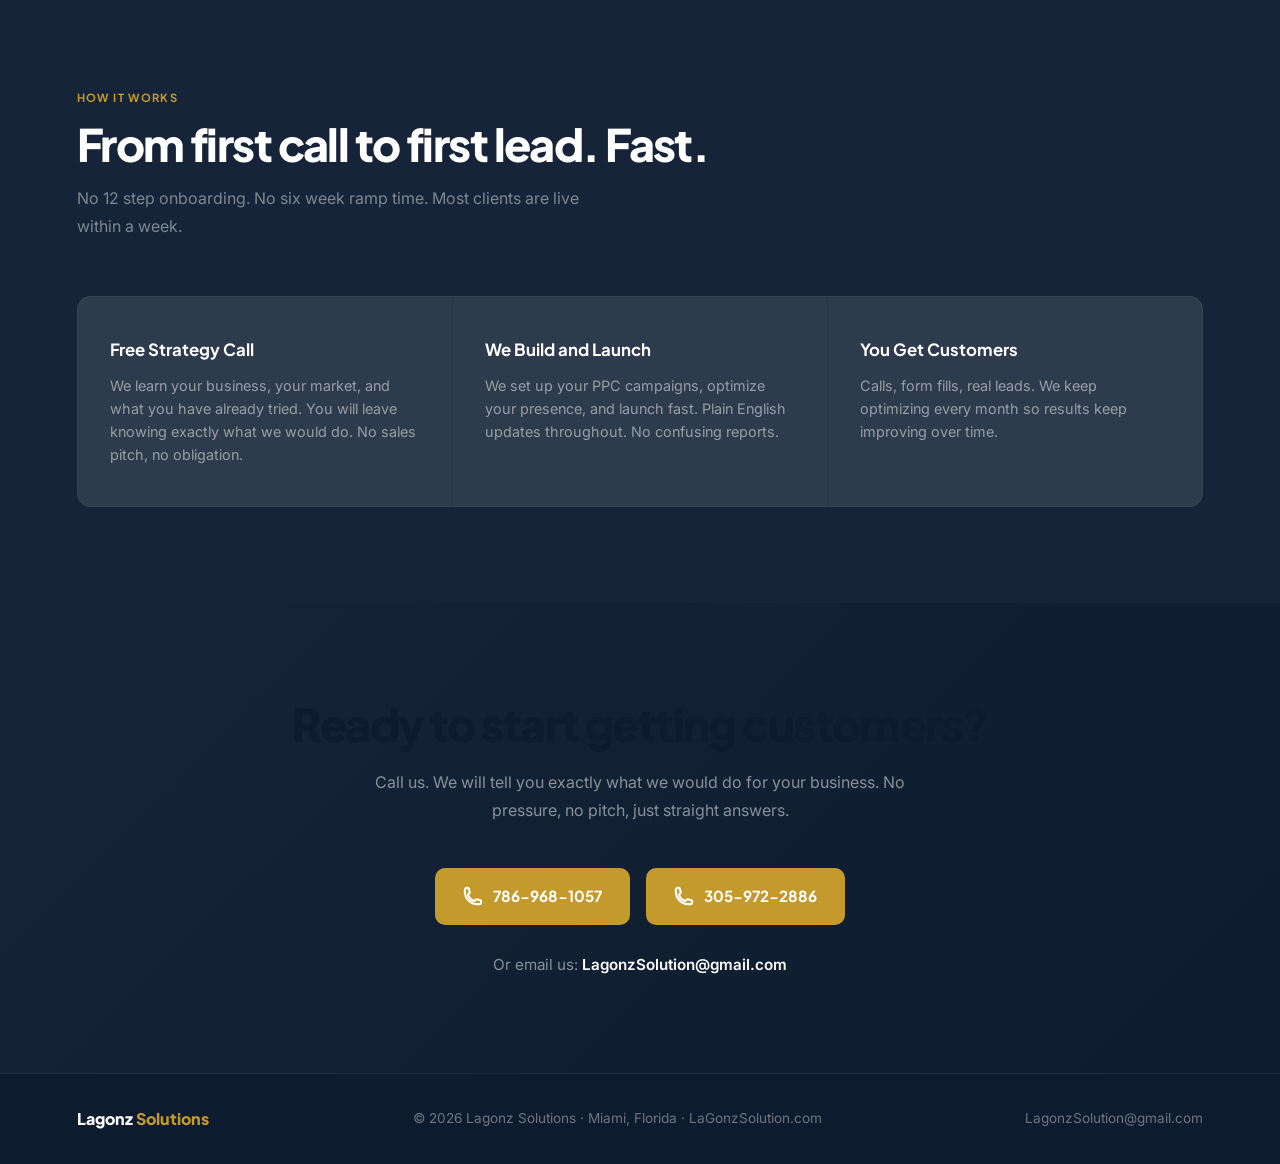
==== commit d70bd04d: "Revise index.html for targeted marketing services Updated the content and structure of the index.htm" ====
--- a/files/index.html
+++ b/files/index.html
@@ -3,16 +3,16 @@
 <head>
 <meta charset="UTF-8">
 <meta name="viewport" content="width=device-width, initial-scale=1.0">
-<title>Lagonz Solutions | Google Ads, Social Media Management | Miami, FL</title>
-<meta name="description" content="Lagonz Solutions is a Miami digital marketing agency specializing in Google Ads, PPC campaigns, social media management, and website design for local businesses. Real results, no contracts. Call 786-968-1057.">
-<meta name="keywords" content="Lagonz Solutions, Lagonz Solution, LaGonz Solutions, Google Ads Miami, PPC Miami, social media management Miami, digital marketing Miami, Google Ads management Miami, website design Miami, local business marketing Miami">
+<title>Lagonz Solutions | Window, Restaurant & Landscaping Marketing | Miami</title>
+<meta name="description" content="Lagonz Solutions helps window companies, restaurants, and landscaping businesses in Miami get real leads through Google Ads, social media, and digital marketing. No contracts. Call 786-968-1057.">
+<meta name="keywords" content="Lagonz Solutions, window companies Miami, restaurant marketing Miami, landscaping marketing Miami, Google Ads Miami, PPC Miami, local business marketing, website design, digital marketing agency Miami">
 <meta name="author" content="Lagonz Solutions">
 <meta name="robots" content="index, follow">
 <link rel="canonical" href="https://www.lagonzsolutions.com/">
 <meta property="og:type" content="website">
 <meta property="og:url" content="https://www.lagonzsolutions.com/">
-<meta property="og:title" content="Lagonz Solutions | Google Ads &amp; Social Media Management | Miami, FL">
-<meta property="og:description" content="Lagonz Solutions runs Google Ads, social media management, and PPC campaigns for Miami local businesses. Real leads, not just traffic. $500/mo, website included.">
+<meta property="og:title" content="Lagonz Solutions | Window, Restaurant &amp; Landscaping Marketing">
+<meta property="og:description" content="Digital marketing for window companies, restaurants, and landscaping businesses in Miami. Google Ads, social media, and PPC. Real leads. $500/mo.">
 <meta property="og:site_name" content="Lagonz Solutions">
 <script type="application/ld+json">
 {
@@ -127,12 +127,15 @@
   padding:16px 22px;border-radius:10px;text-decoration:none;
   transition:transform .15s,box-shadow .15s;
 }
-.hbtn.main{background:var(--red);color:#fff}
-.hbtn.main:hover{background:var(--red2);transform:translateY(-2px)}
-.hbtn.alt{background:rgba(255,255,255,.08);color:#fff;border:1px solid rgba(255,255,255,.1)}
-.hbtn.alt:hover{background:rgba(255,255,255,.12)}
+.hbtn.main{
+  background:var(--red);color:#fff;font-size:1.15rem;
+  box-shadow:0 4px 24px rgba(212,66,10,.4);
+}
+.hbtn.main:hover{transform:translateY(-2px);box-shadow:0 8px 32px rgba(212,66,10,.5)}
+.hbtn.sec{background:rgba(255,255,255,.08);color:#fff;border:1px solid rgba(255,255,255,.1)}
+.hbtn.sec:hover{background:rgba(255,255,255,.12)}
 .btn-ico{display:flex;align-items:center;justify-content:center}
-.btn-lbl{opacity:.75;font-size:.8rem;display:block}
+.btn-lbl{opacity:.75;font-size:.85rem;display:block}
 
 .hero-card{
   background:rgba(255,255,255,.02);border:1px solid rgba(255,255,255,.08);border-radius:16px;
@@ -262,39 +265,42 @@
   border-radius:12px;display:flex;flex-direction:column;
 }
 .svc-ico{
-  width:52px;height:52px;background:var(--red);border-radius:10px;
-  display:flex;align-items:center;justify-content:center;color:#fff;margin-bottom:20px;
-}
-.svc h3{
-  font-family:'Plus Jakarta Sans',sans-serif;font-weight:700;font-size:1.1rem;
-  color:#fff;margin-bottom:12px;
-}
-.svc p{
-  font-size:.95rem;color:rgba(255,255,255,.6);line-height:1.6;margin-bottom:auto;padding-bottom:20px;
-}
+  width:52px;height:52px;border-radius:12px;background:rgba(196,154,44,.15);
+  display:grid;place-items:center;margin-bottom:22px;color:var(--red);
+}
+.svc h3{font-family:'Plus Jakarta Sans',sans-serif;font-weight:800;font-size:1.15rem;margin-bottom:10px;color:#fff}
+.svc p{font-size:.9rem;color:rgba(255,255,255,.55);line-height:1.7;max-width:360px}
 .svc-price{
-  font-family:'Plus Jakarta Sans',sans-serif;font-weight:700;color:var(--red);font-size:.85rem;
-}
-
-/* ── STEPS ── */
-.steps{
-  display:grid;grid-template-columns:repeat(auto-fit,minmax(300px,1fr));gap:40px;margin-top:56px;
-}
-.step{counter-increment:step-counter}
-.step h3{
+  display:inline-flex;align-items:center;gap:6px;
+  margin-top:20px;font-family:'Plus Jakarta Sans',sans-serif;font-weight:700;font-size:.8rem;
+  color:var(--red);background:rgba(196,154,44,.12);
+  padding:5px 12px;border-radius:100px;border:1px solid rgba(196,154,44,.3);
+}
+
+/* ── NICHE CARDS ── */
+.niche-card{
+  padding:32px;background:rgba(255,255,255,.04);border:1px solid rgba(255,255,255,.08);
+  border-radius:12px;
+}
+.niche-card h3{
   font-family:'Plus Jakarta Sans',sans-serif;font-weight:700;font-size:1.15rem;
-  color:#fff;margin-bottom:14px;display:flex;align-items:center;gap:12px;
-}
-.step h3::before{
-  content:counter(step-counter);
-  display:flex;align-items:center;justify-content:center;
-  width:40px;height:40px;background:var(--red);color:#fff;border-radius:50%;
-  font-weight:900;font-size:.95rem;flex-shrink:0;
-}
-.step p{
-  font-size:.95rem;color:rgba(255,255,255,.6);line-height:1.7;
-}
-.steps{counter-reset:step-counter}
+  color:#fff;margin-bottom:16px;
+}
+.niche-card p{
+  font-size:.95rem;color:rgba(255,255,255,.7);line-height:1.7;margin-bottom:12px;
+}
+.niche-card p strong{color:rgba(255,255,255,.9)}
+
+/* ── HOW IT WORKS ── */
+.steps{display:grid;grid-template-columns:repeat(3,1fr);gap:1px;background:rgba(255,255,255,.08);border-radius:14px;overflow:hidden;border:1px solid rgba(255,255,255,.08)}
+.step{padding:40px 32px;background:rgba(255,255,255,.03);transition:background .2s}
+.step:hover{background:rgba(255,255,255,.06)}
+.step-n{
+  font-family:'Plus Jakarta Sans',sans-serif;font-size:4rem;font-weight:900;
+  color:var(--red);opacity:.25;line-height:1;margin-bottom:24px;letter-spacing:-.05em;
+}
+.step h3{font-family:'Plus Jakarta Sans',sans-serif;font-weight:700;font-size:1.05rem;color:#fff;margin-bottom:10px}
+.step p{font-size:.9rem;color:rgba(255,255,255,.5);line-height:1.6}
 
 /* ── CTA ── */
 .cta-sec{
@@ -350,6 +356,7 @@
   .platform-strip{gap:20px;font-size:.75rem}
   .plat-divider{display:none}
   h1{font-size:clamp(2rem,5vw,3.2rem)}
+  .steps{grid-template-columns:1fr}
   .cta-btns{flex-direction:column}
   .cbtn{justify-content:center;width:100%}
   footer{flex-direction:column;text-align:center}
@@ -372,12 +379,11 @@
 </nav>
 
 <!-- HERO -->
-<section class="hero">
+<div class="hero">
   <div class="hero-inner">
     <div>
-      <div class="hero-tag"><span class="hero-dot"></span>Miami, Florida &middot; Digital Marketing</div>
       <h1>Your customers<br>are searching.<br><span class="red">Find them first.</span></h1>
-      <p class="hero-sub">We run <strong>Google Ads and PPC campaigns</strong>, manage social media, handle SEO, and build websites for Miami businesses that want real leads. Not just traffic they cannot track.</p>
+      <p class="hero-sub">We run <strong>Google Ads and PPC campaigns</strong>, manage social media, handle SEO, and build websites for window companies, restaurants, and landscaping businesses in Miami that want real leads. Not just traffic they cannot track.</p>
       <div class="hero-btns">
         <a href="tel:+17869681057" class="hbtn main">
           <span class="btn-ico"><svg class="ph" width="20" height="20" fill="none" viewBox="0 0 24 24" stroke="currentColor" stroke-width="2.5"><path stroke-linecap="round" stroke-linejoin="round" d="M2.25 6.75c0 8.284 6.716 15 15 15h2.25a2.25 2.25 0 002.25-2.25v-1.372c0-.516-.351-.966-.852-1.091l-4.423-1.106c-.44-.11-.902.055-1.173.417l-.97 1.293c-.282.376-.769.542-1.21.38a12.035 12.035 0 01-7.143-7.143c-.162-.441.004-.928.38-1.21l1.293-.97c.363-.271.527-.734.417-1.173L6.963 3.102a1.125 1.125 0 00-1.091-.852H4.5A2.25 2.25 0 002.25 4.5v2.25z"/></svg></span>
@@ -397,7 +403,7 @@
       <div class="hcard-note" style="margin-top:12px;background:rgba(20,184,166,.12);border-color:rgba(20,184,166,.2);color:rgba(20,184,166,.9)">Actual Google Ads dashboard &middot; Florida local service business, June to July 2026 &middot; Client name withheld by request &middot; Screenshot unedited</div>
     </div>
   </div>
-</section>
+</div>
 
 <!-- PLATFORM STRIP -->
 <div class="platform-strip">
@@ -410,18 +416,18 @@
 </div>
 
 <!-- PROOF -->
-<section class="sec dark">
+<section class="sec white" id="proof">
   <div class="w">
     <p class="ey">Proof not promises</p>
-    <h2 class="sh">Real numbers from a real client campaign</h2>
-    <p class="sp">This is an actual PPC campaign we managed for a local Florida business. Taken directly from Google Ads. Nothing edited, nothing cherry picked.</p>
+    <h2 class="sh">Real results across industries</h2>
+    <p class="sp">Window installations booked. Restaurant tables filled. Landscaping projects closed. These are real clients. Real growth. Real leads.</p>
     <div class="proof-wrap">
       <div style="width:100%;height:400px;background:rgba(0,0,0,.5);display:flex;align-items:center;justify-content:center;color:rgba(255,255,255,.5)">Screenshot would go here</div>
     </div>
   </div>
 </section>
 
-<!-- COMPARE -->
+<!-- WHY LAGONZ -->
 <section class="sec dark">
   <div class="w">
     <p class="ey">Why Lagonz Solutions?</p>
@@ -479,33 +485,62 @@
     <div class="svc-grid">
       <div class="svc">
         <div class="svc-ico"><svg width="26" height="26" fill="none" viewBox="0 0 24 24" stroke="currentColor" stroke-width="1.8"><path stroke-linecap="round" stroke-linejoin="round" d="M15.59 14.37a6 6 0 01-5.84 7.38v-4.82m5.84-2.56a14.98 14.98 0 006.16-12.12A14.98 14.98 0 009.631 8.41m5.96 5.96a14.926 14.926 0 01-5.841 2.58m-.119-8.54a6 6 0 00-7.381 5.84h4.818m2.563-5.84a14.927 14.927 0 00-2.57 5.84M2.62 15.662c2.87 2.58 6.49 4.32 10.62 4.32"/></svg></div>
-        <h3>Google Ads and PPC Management</h3>
-        <p>Pay per click campaigns built to generate leads, not impressions. Google Search, Performance Max, and multi-platform PPC. We handle everything monthly.</p>
+        <h3>Google Ads & PPC for Your Industry</h3>
+        <p><strong>Windows:</strong> Target homeowners searching for replacements and installations. <strong>Restaurants:</strong> Get hungry customers finding places to eat nearby. <strong>Landscaping:</strong> Reach property owners planning outdoor work.</p>
         <span class="svc-price">$500 per month</span>
       </div>
       <div class="svc">
         <div class="svc-ico"><svg width="26" height="26" fill="none" viewBox="0 0 24 24" stroke="currentColor" stroke-width="1.8"><path stroke-linecap="round" stroke-linejoin="round" d="M9 17.25v1.007a3 3 0 01-.879 2.122L7.5 21h9l-.621-.621A3 3 0 0115 18.257V17.25m6-12V15a2.25 2.25 0 01-2.25 2.25H5.25A2.25 2.25 0 013 15V5.25m18 0A2.25 2.25 0 0018.75 3H5.25A2.25 2.25 0 003 5.25m18 0H3"/></svg></div>
-        <h3>Website Design</h3>
-        <p>Fast, mobile ready, built to convert. One flat fee. You own it outright. No monthly fees, no contracts, no surprises after you pay.</p>
+        <h3>Niche-Focused Websites</h3>
+        <p>Built for conversions in your industry. Windows sites showcase installations. Restaurant sites take reservations and orders. Landscaping sites display portfolios and drive job inquiries.</p>
         <span class="svc-price">$600 one time</span>
       </div>
       <div class="svc">
         <div class="svc-ico"><svg width="26" height="26" fill="none" viewBox="0 0 24 24" stroke="currentColor" stroke-width="1.8"><path stroke-linecap="round" stroke-linejoin="round" d="M6 15l6-6m0 0l6 6m-6-6v12a6 6 0 01-6-6v-7a1 1 0 011-1h10a1 1 0 011 1v7a6 6 0 01-6 6"/></svg></div>
-        <h3>Social Media Management</h3>
-        <p>Keep your audience engaged and attract new customers. We handle posting, engagement, and community management across all platforms. Daily presence, real growth.</p>
+        <h3>Social Media That Sells</h3>
+        <p>Post jobs and before/afters if you're landscaping. Share menu specials and ambiance if you're a restaurant. Post installations and reviews if you're in windows. We handle it all, daily.</p>
         <span class="svc-price">Included with ads</span>
       </div>
       <div class="svc">
         <div class="svc-ico"><svg width="26" height="26" fill="none" viewBox="0 0 24 24" stroke="currentColor" stroke-width="1.8"><circle cx="11" cy="11" r="8"/><path stroke-linecap="round" stroke-linejoin="round" d="M21 21l-4.35-4.35"/></svg></div>
-        <h3>SEO</h3>
-        <p>Show up when people search for your service without paying per click. We handle the technical setup, local listings, and content that ranks.</p>
+        <h3>Local SEO & Listings</h3>
+        <p>Show up in Google Maps when people search your service nearby. Windows. Restaurants. Landscaping. We optimize your presence so customers find you organically.</p>
         <span class="svc-price">Monthly service</span>
       </div>
       <div class="svc">
         <div class="svc-ico"><svg width="26" height="26" fill="none" viewBox="0 0 24 24" stroke="currentColor" stroke-width="1.8"><path stroke-linecap="round" stroke-linejoin="round" d="M7.5 8.25h9m-9 3H12m-9.75 1.51c0 1.6 1.123 2.994 2.707 3.227 1.129.166 2.27.293 3.423.379.35.026.67.21.865.501L12 21l2.755-4.133a1.14 1.14 0 01.865-.501 48.172 48.172 0 003.423-.379c1.584-.233 2.707-1.626 2.707-3.228V6.741c0-1.602-1.123-2.995-2.707-3.228A48.394 48.394 0 0012 3c-2.392 0-4.744.175-7.043.513C3.373 3.746 2.25 5.14 2.25 6.741v6.018z"/></svg></div>
-        <h3>Other Ad Platforms</h3>
-        <p>Need PPC on Meta, TikTok, or Yelp? We run multi channel campaigns too. We will tell you honestly if it makes sense before you spend a dollar.</p>
+        <h3>Multi-Platform Ads</h3>
+        <p>Meta, TikTok, Yelp, Google. We know which platforms work for your industry and only recommend what makes sense for your budget.</p>
         <span class="svc-price">On request</span>
+      </div>
+    </div>
+  </div>
+</section>
+
+<!-- NICHES -->
+<section class="sec dark">
+  <div class="w">
+    <p class="ey">Who we work with</p>
+    <h2 class="sh">We know your industry</h2>
+    <p class="sp">Different businesses need different strategies. We specialize in what works for windows, restaurants, and landscaping.</p>
+    <div class="svc-grid">
+      <div class="niche-card">
+        <h3>🪟 Window Companies</h3>
+        <p><strong>What they need:</strong> Homeowners ready to replace windows. Installation leads that close.</p>
+        <p><strong>How we help:</strong> Target search terms like "replacement windows near me." Showcase before/afters on social. Get Google to send qualified calls.</p>
+        <p><strong>Real example:</strong> Local window installer went from 2-3 calls per month to 15+ through Google Ads + SEO.</p>
+      </div>
+      <div class="niche-card">
+        <h3>🍽️ Restaurants</h3>
+        <p><strong>What they need:</strong> Full tables. Repeat customers. Online orders and reservations.</p>
+        <p><strong>How we help:</strong> Target "restaurants open now" and nearby searches. Share menu specials and specials on Instagram/Facebook. Drive reservations and repeat visits.</p>
+        <p><strong>Real example:</strong> Local restaurant increased average weekly diners by 30% and got consistent Friday/Saturday bookings.</p>
+      </div>
+      <div class="niche-card">
+        <h3>🌳 Landscaping</h3>
+        <p><strong>What they need:</strong> High-value projects. Maintenance contracts. Before/after proof.</p>
+        <p><strong>How we help:</strong> Ads target homeowners planning outdoor work. Portfolio posts on social build trust. Local SEO brings organic leads.</p>
+        <p><strong>Real example:</strong> Landscaper went from 1-2 monthly jobs to 8-10 monthly projects through Google Ads.</p>
       </div>
     </div>
   </div>
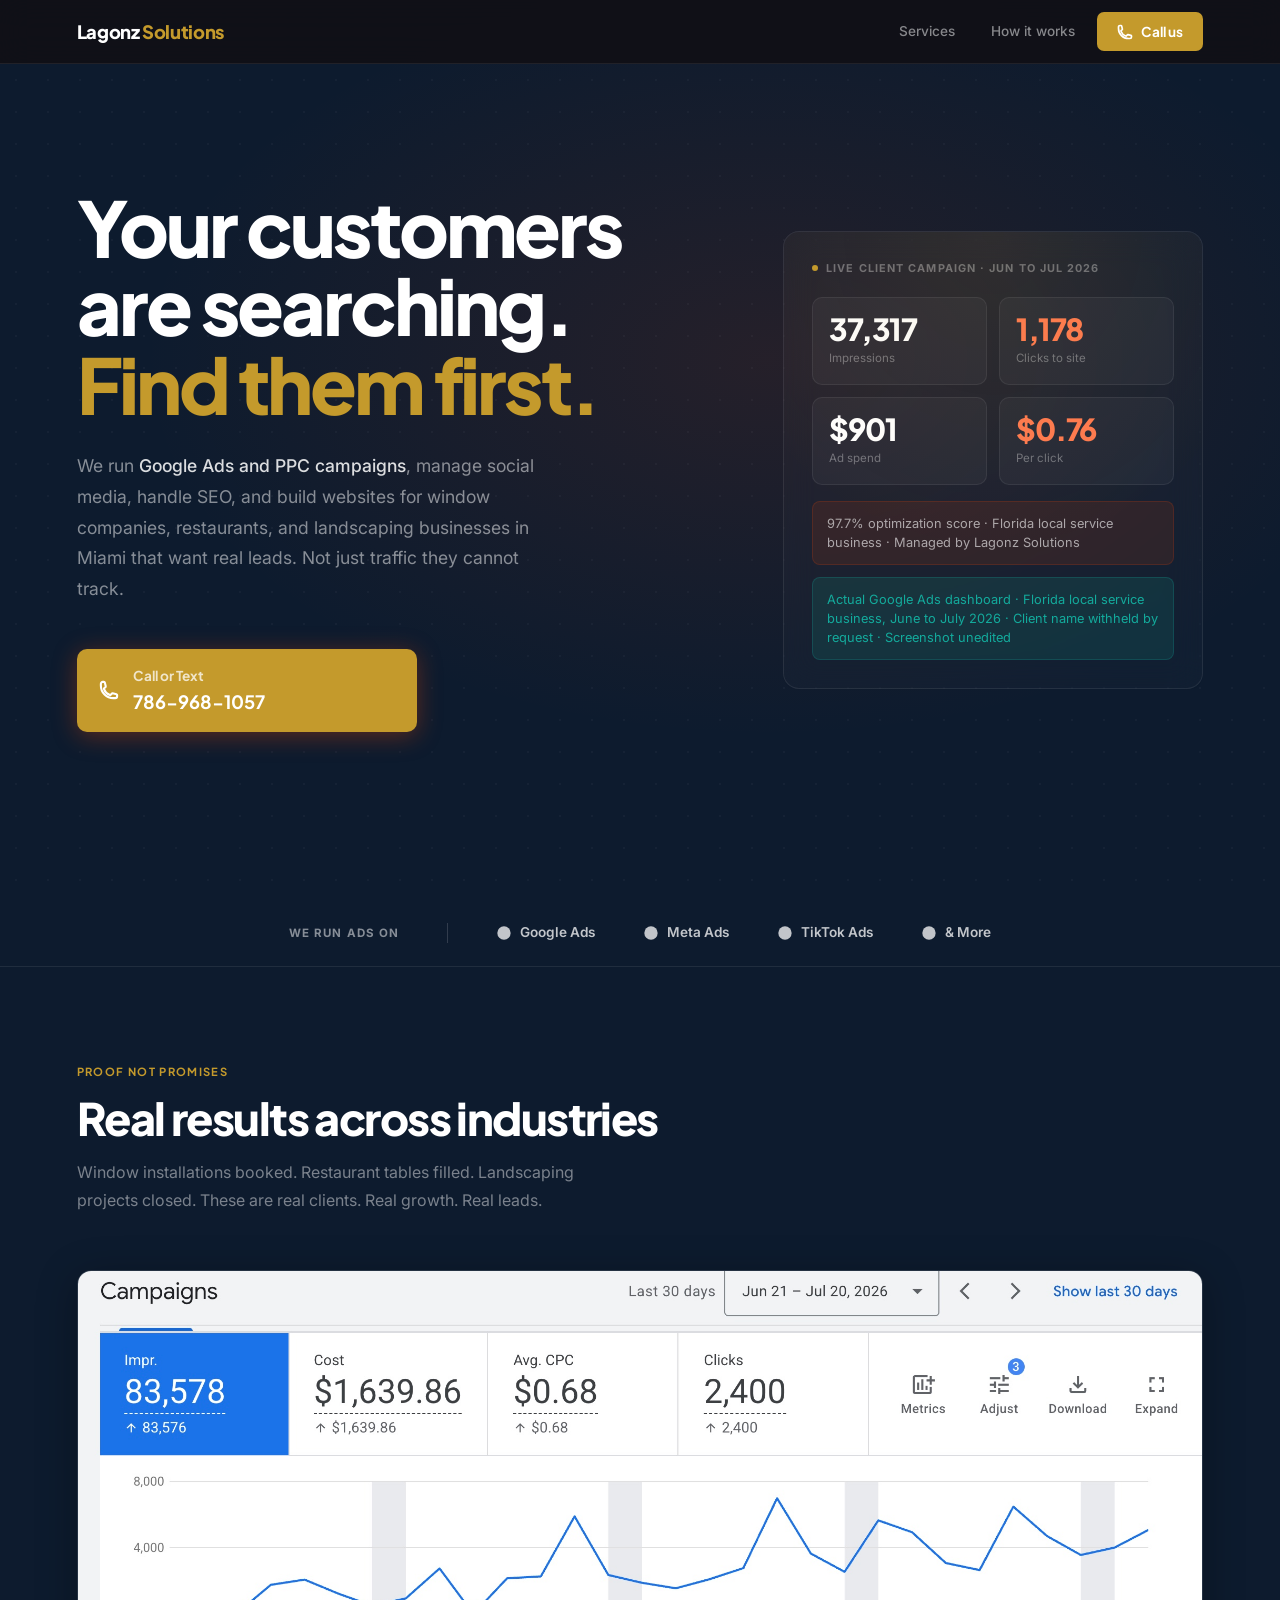
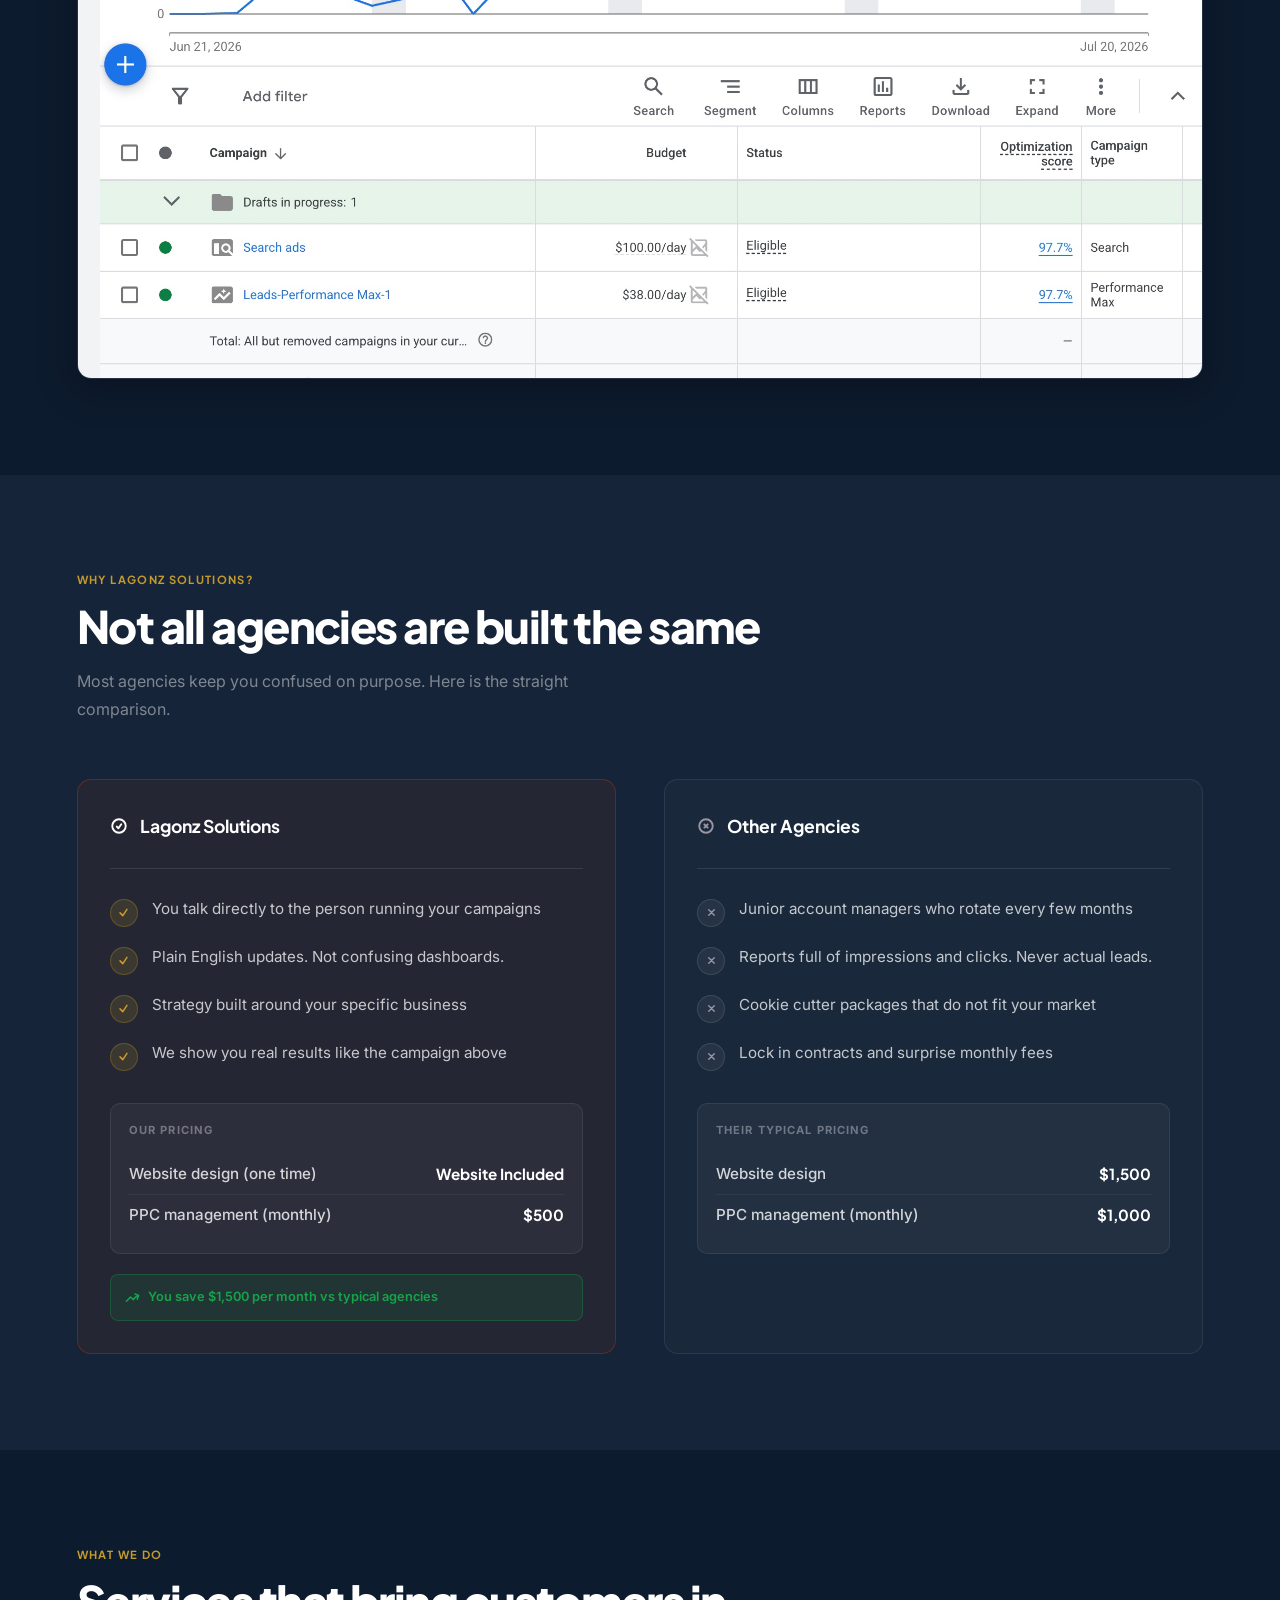
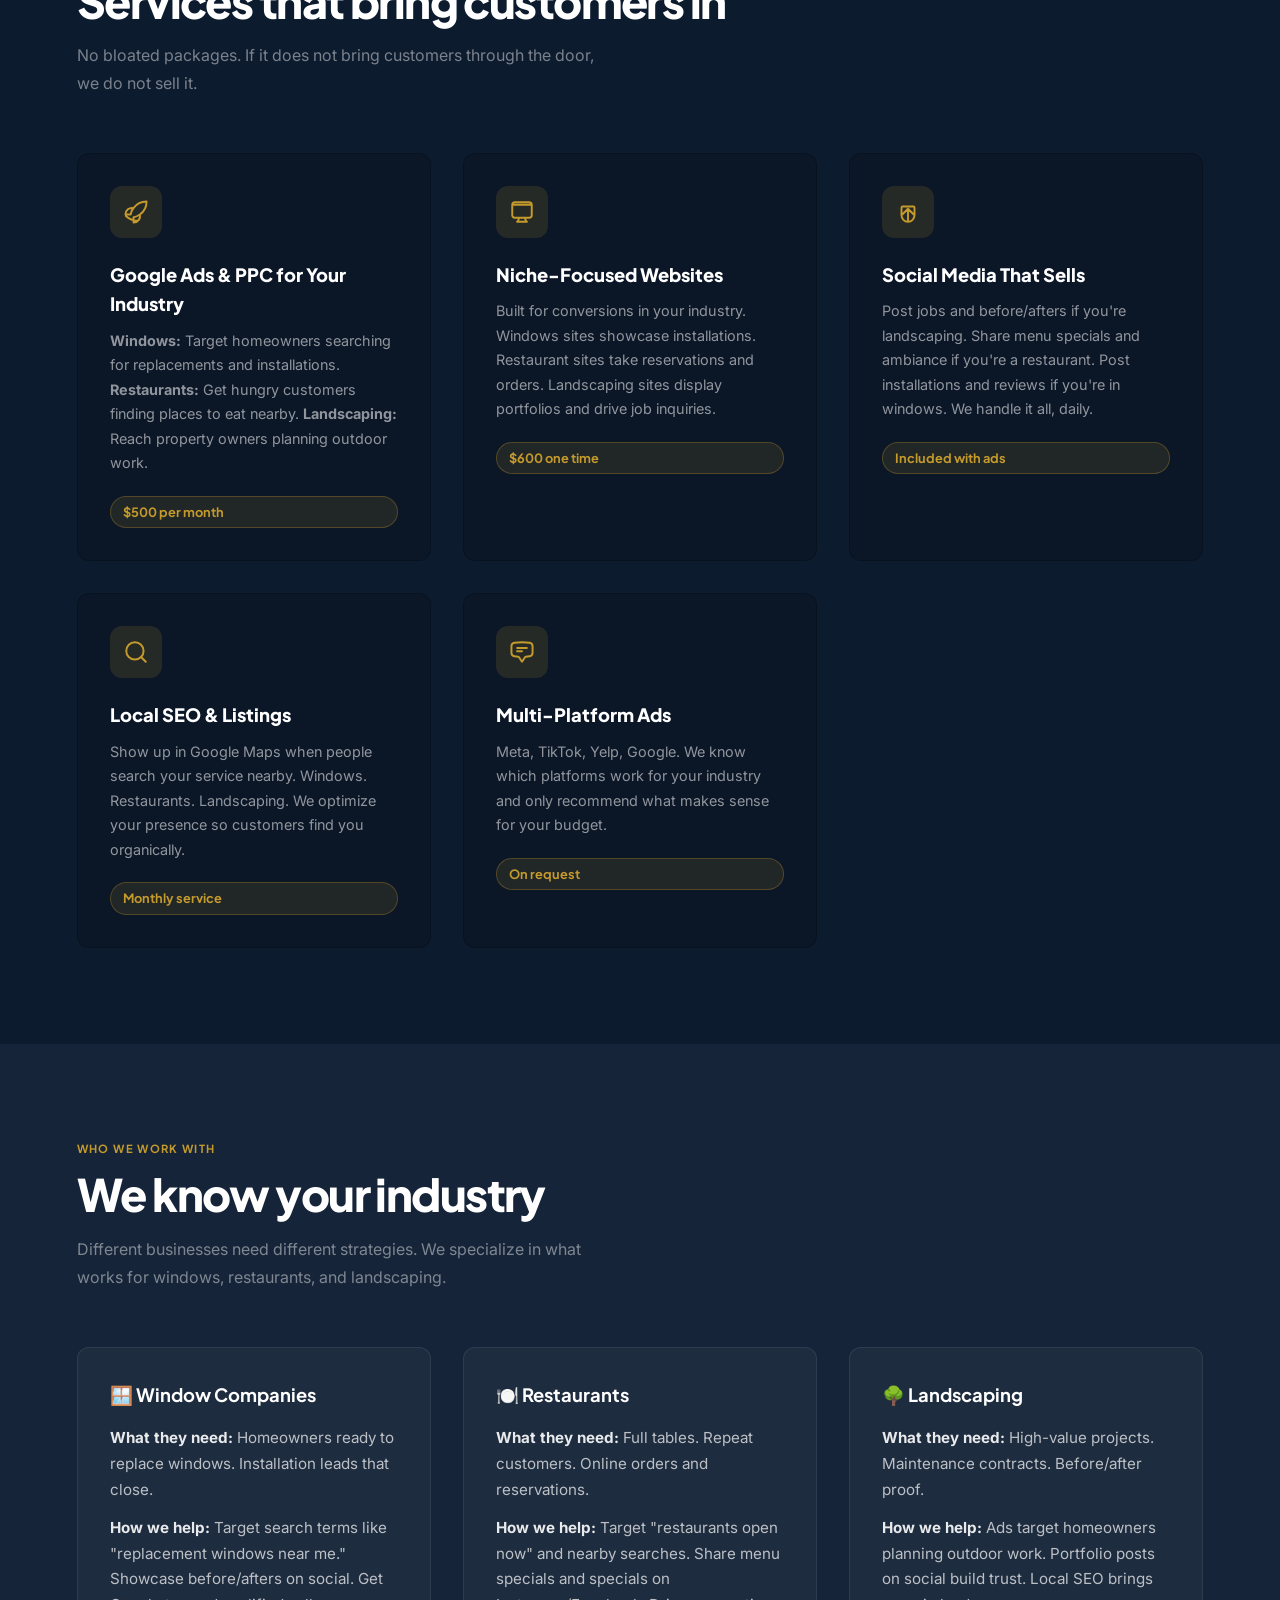
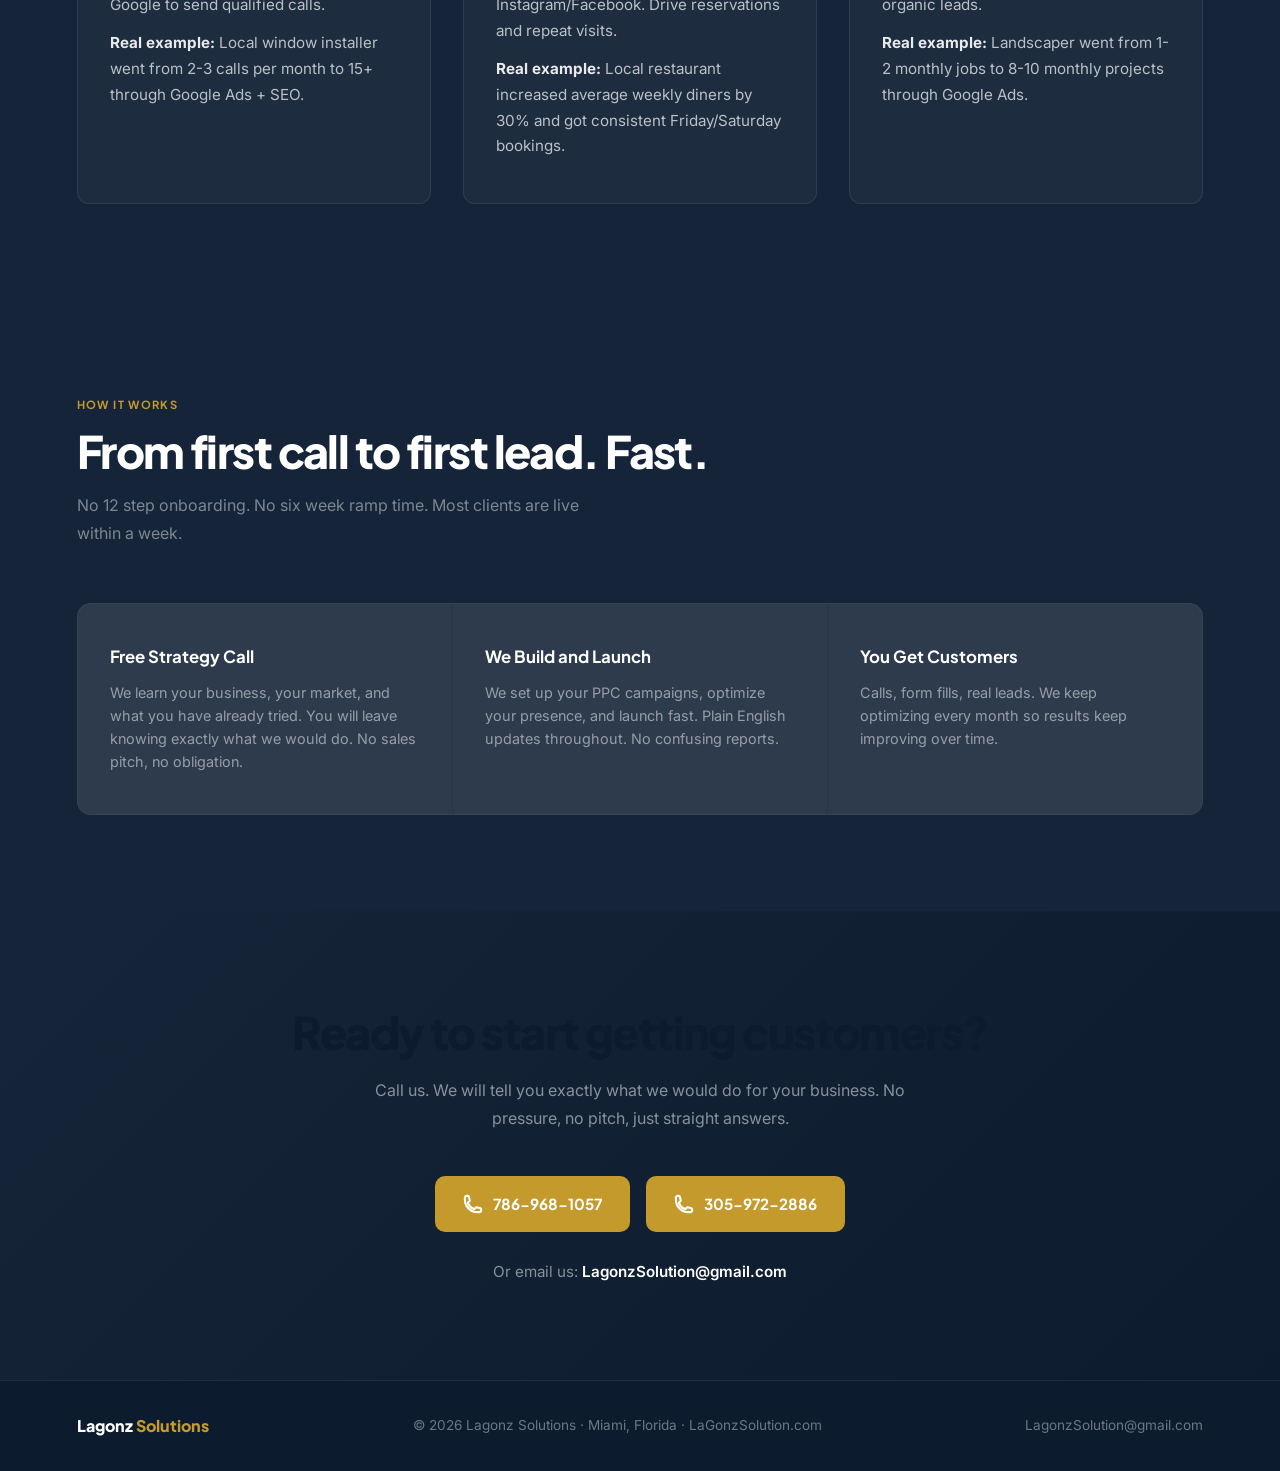
==== commit e8f7069d: "Replace placeholder with campaign screenshot image" ====
--- a/files/index.html
+++ b/files/index.html
@@ -422,7 +422,7 @@
     <h2 class="sh">Real results across industries</h2>
     <p class="sp">Window installations booked. Restaurant tables filled. Landscaping projects closed. These are real clients. Real growth. Real leads.</p>
     <div class="proof-wrap">
-      <div style="width:100%;height:400px;background:rgba(0,0,0,.5);display:flex;align-items:center;justify-content:center;color:rgba(255,255,255,.5)">Screenshot would go here</div>
+      <img src="campaign-screenshot.png" alt="Google Ads campaign dashboard screenshot showing real client results">
     </div>
   </div>
 </section>
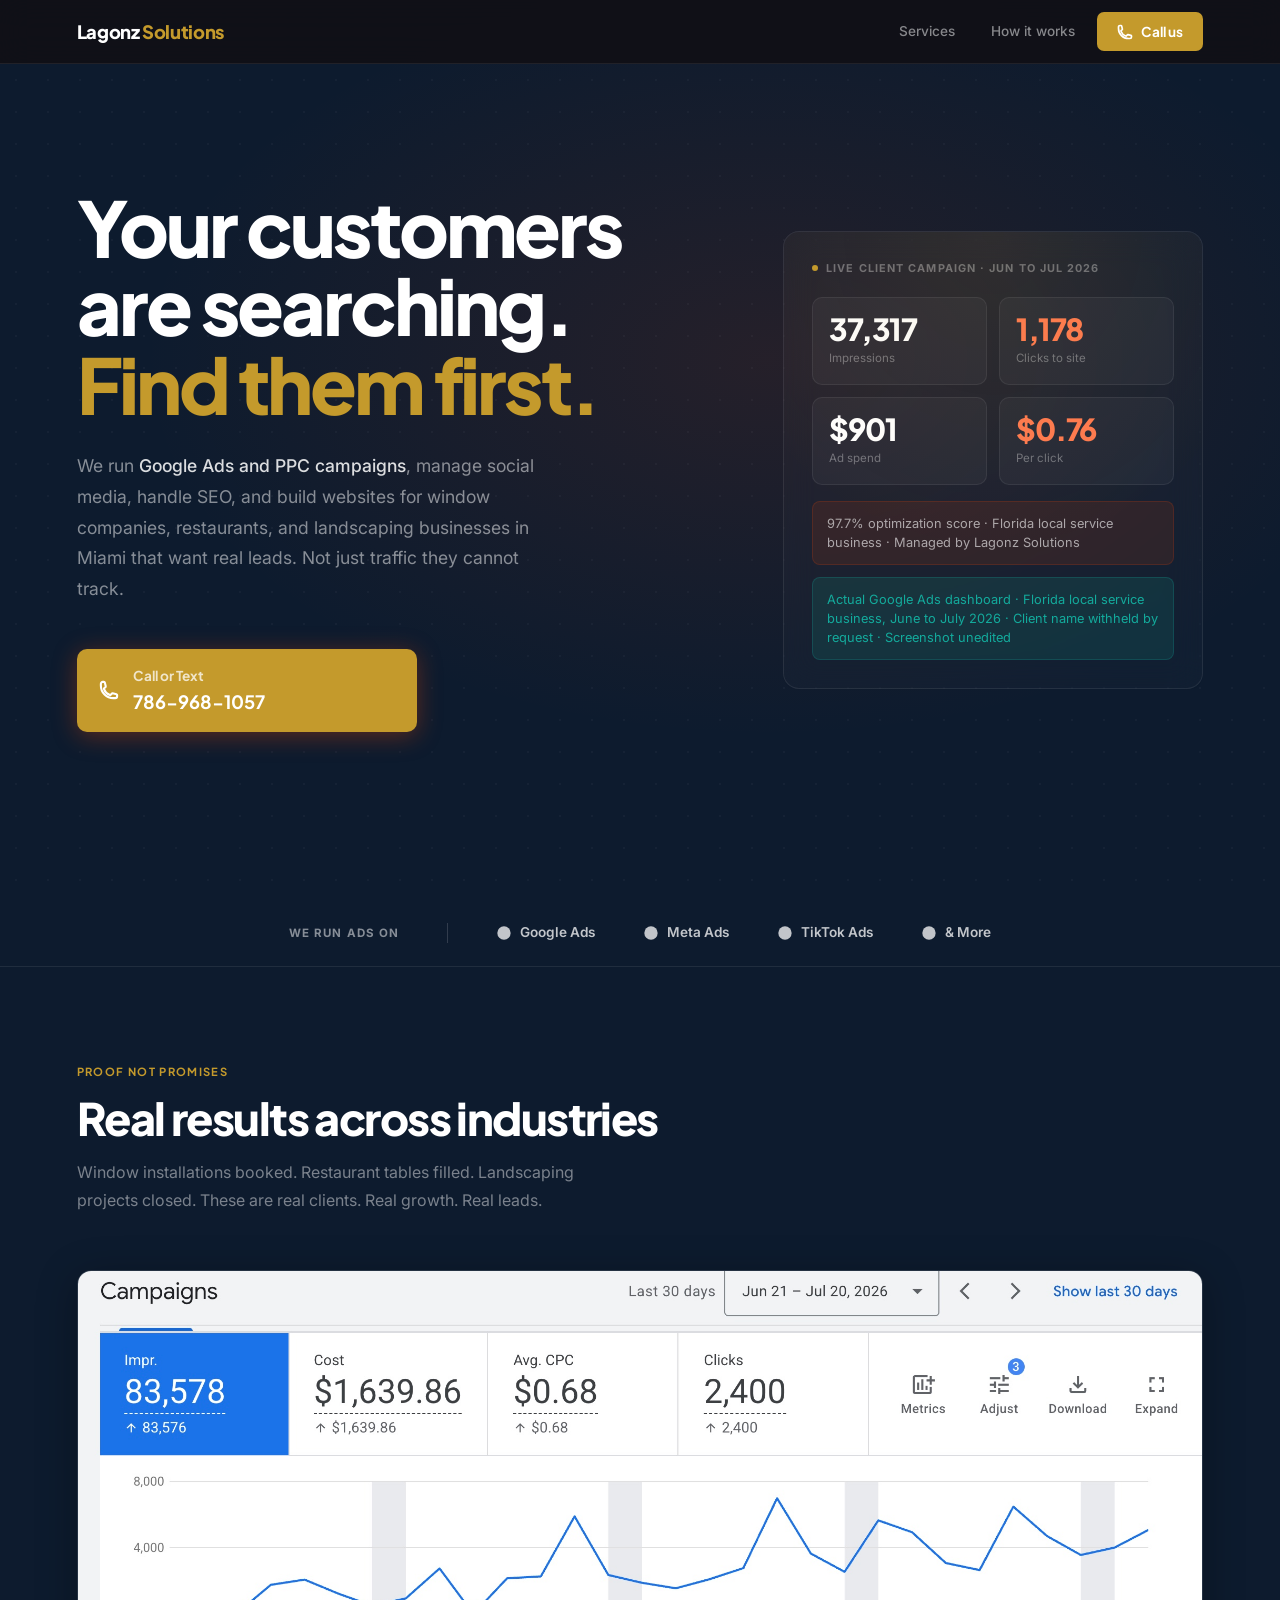
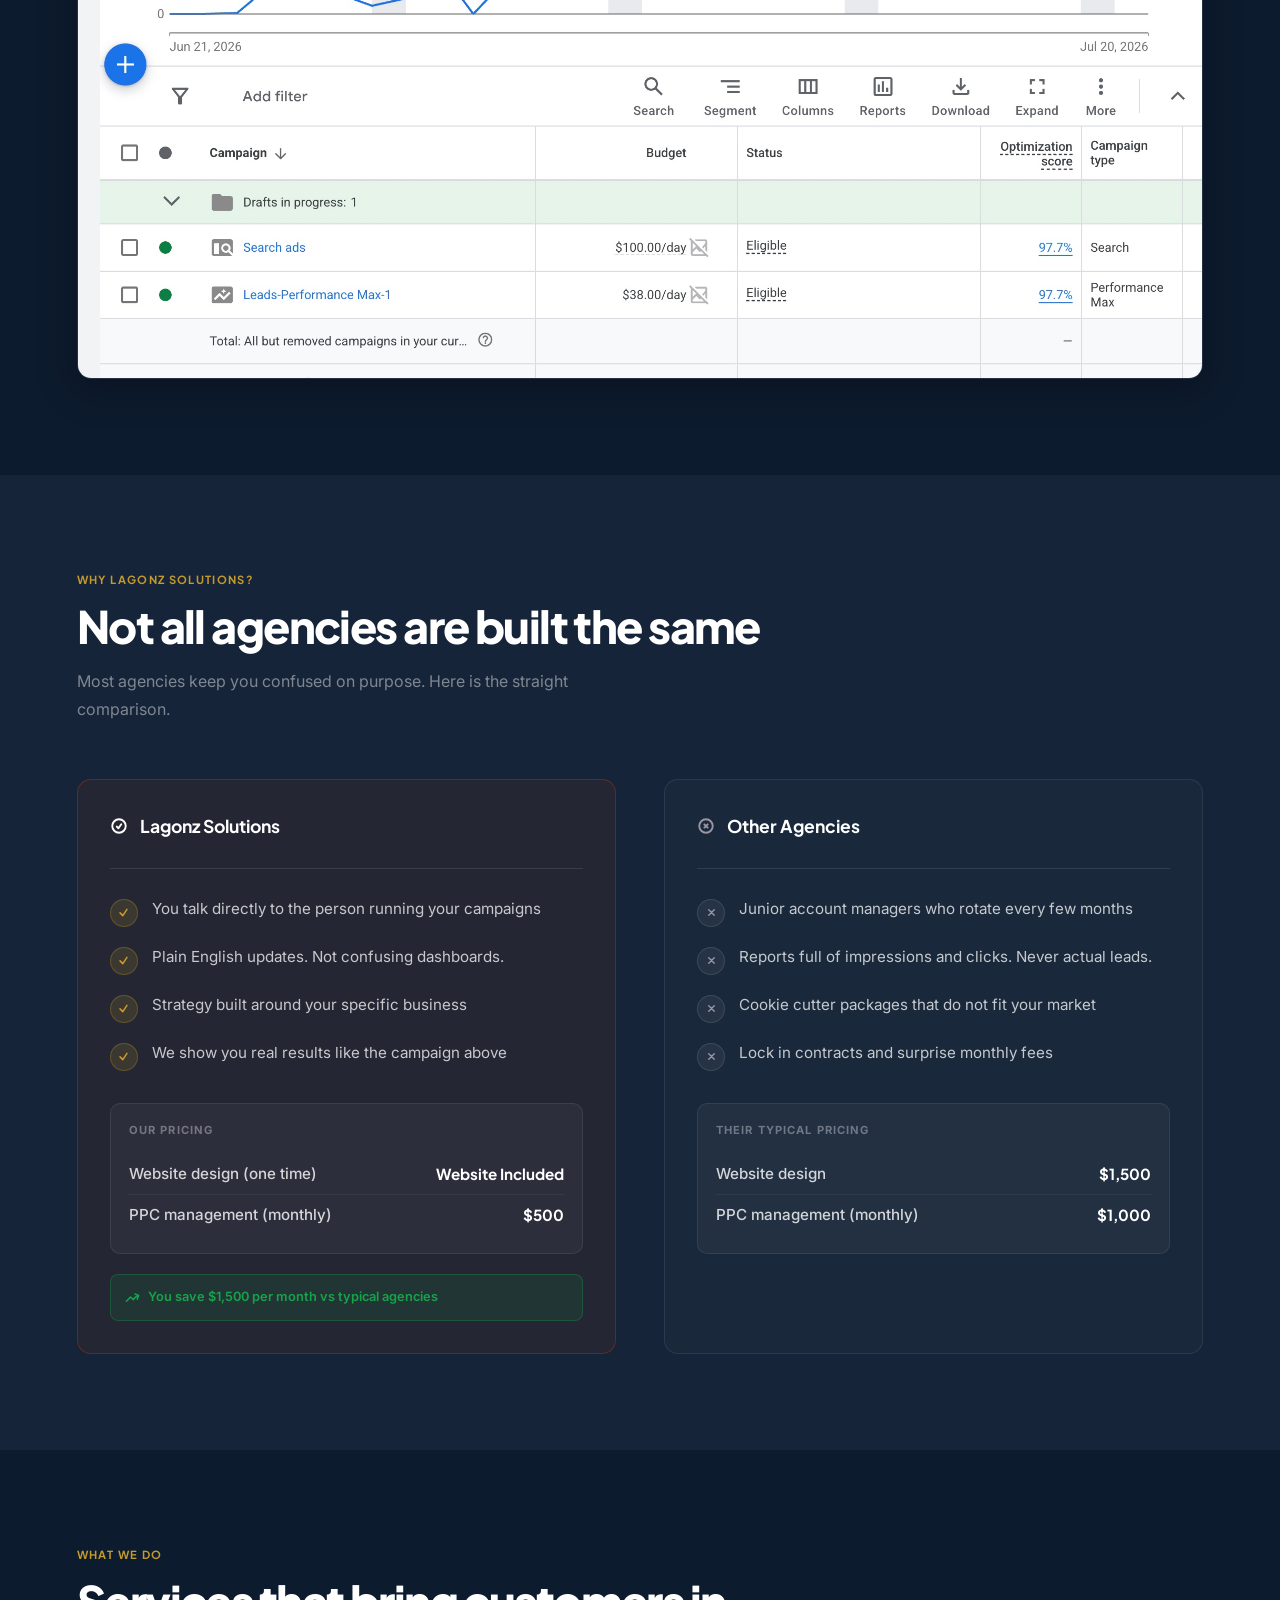
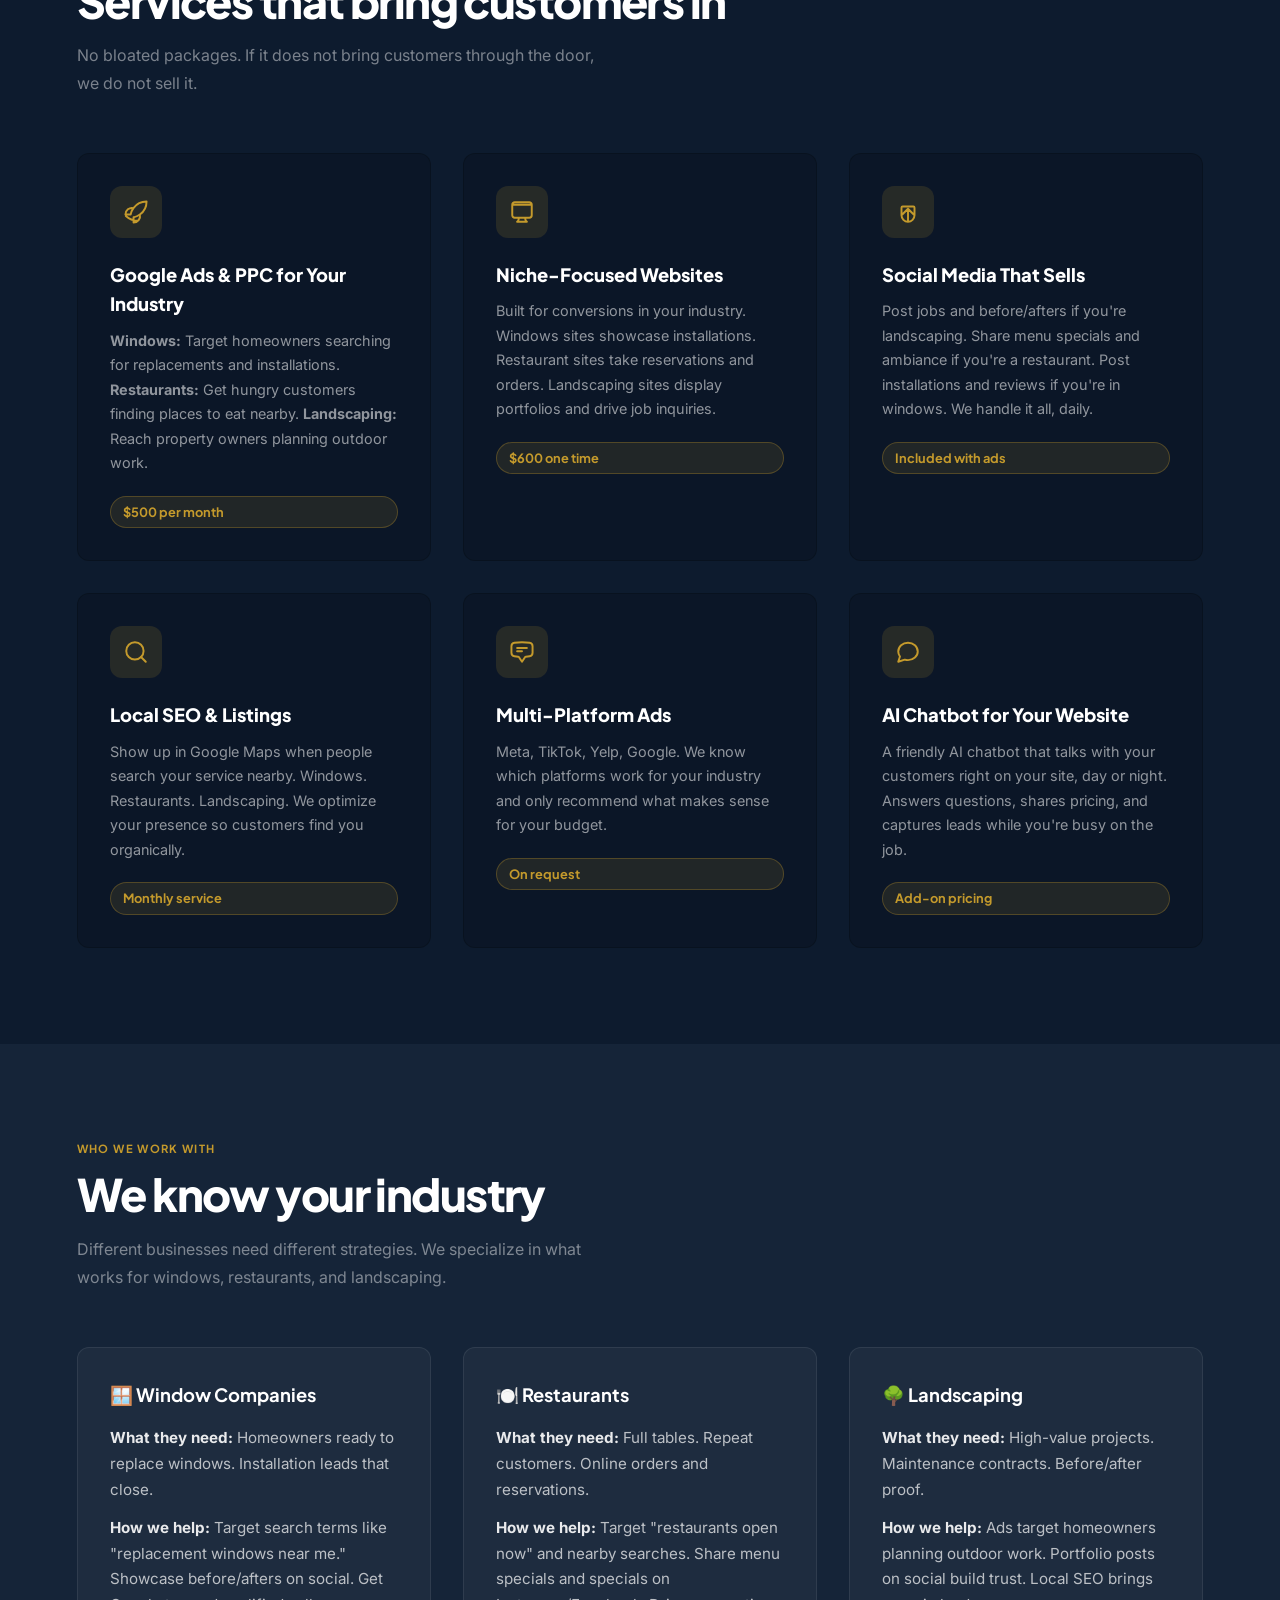
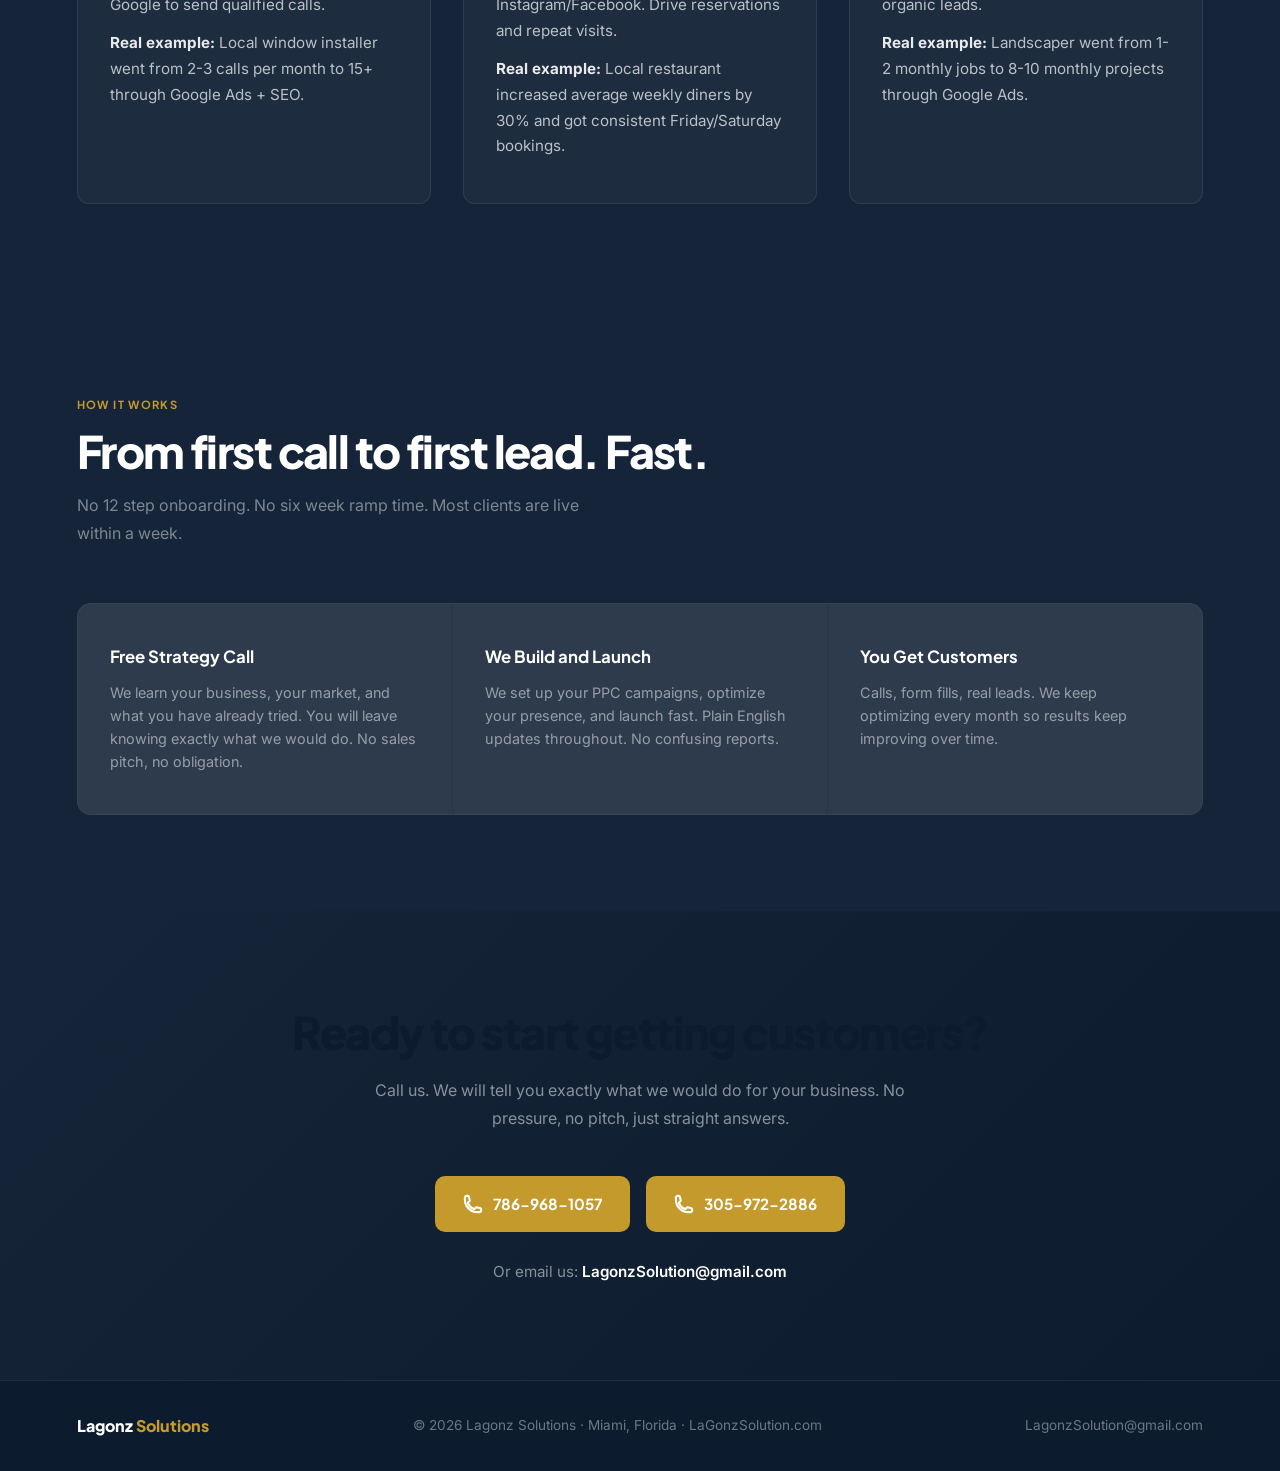
==== commit c75ca829: "Add AI chatbot service section to index.html Added a new service section for an AI chatbot." ====
--- a/files/index.html
+++ b/files/index.html
@@ -513,6 +513,12 @@
         <p>Meta, TikTok, Yelp, Google. We know which platforms work for your industry and only recommend what makes sense for your budget.</p>
         <span class="svc-price">On request</span>
       </div>
+        <div class="svc">
+          <div class="svc-ico"><svg width="26" height="26" fill="none" viewBox="0 0 24 24" stroke="currentColor" stroke-width="1.8"><path stroke-linecap="round" stroke-linejoin="round" d="M21 11.5c0 4.42-4.03 8-9 8-1.06 0-2.07-.16-3-.46L3 21l1.6-4.8A7.93 7.93 0 0 1 3 11.5c0-4.42 4.03-8 9-8s9 3.58 9 8z"/></svg></div>
+          <h3>AI Chatbot for Your Website</h3>
+          <p>A friendly AI chatbot that talks with your customers right on your site, day or night. Answers questions, shares pricing, and captures leads while you're busy on the job.</p>
+          <span class="svc-price">Add-on pricing</span>
+        </div>
     </div>
   </div>
 </section>
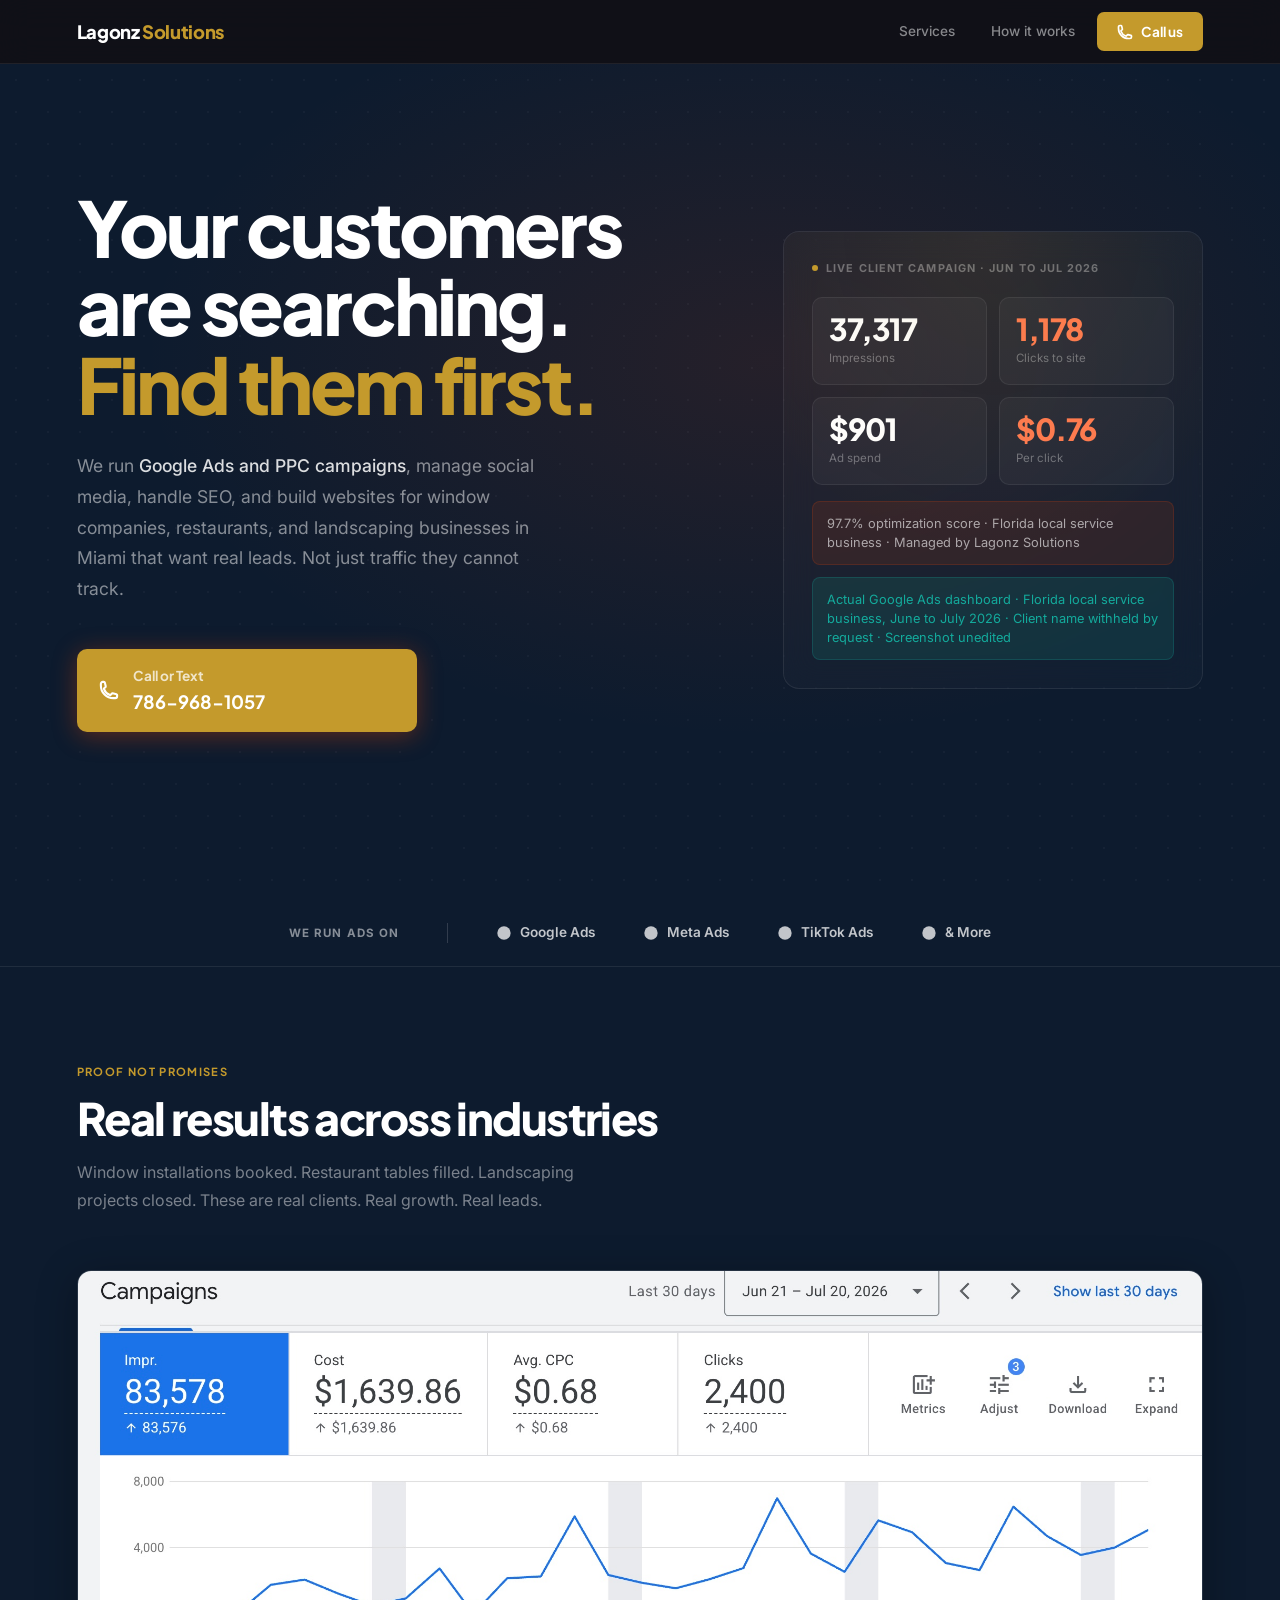
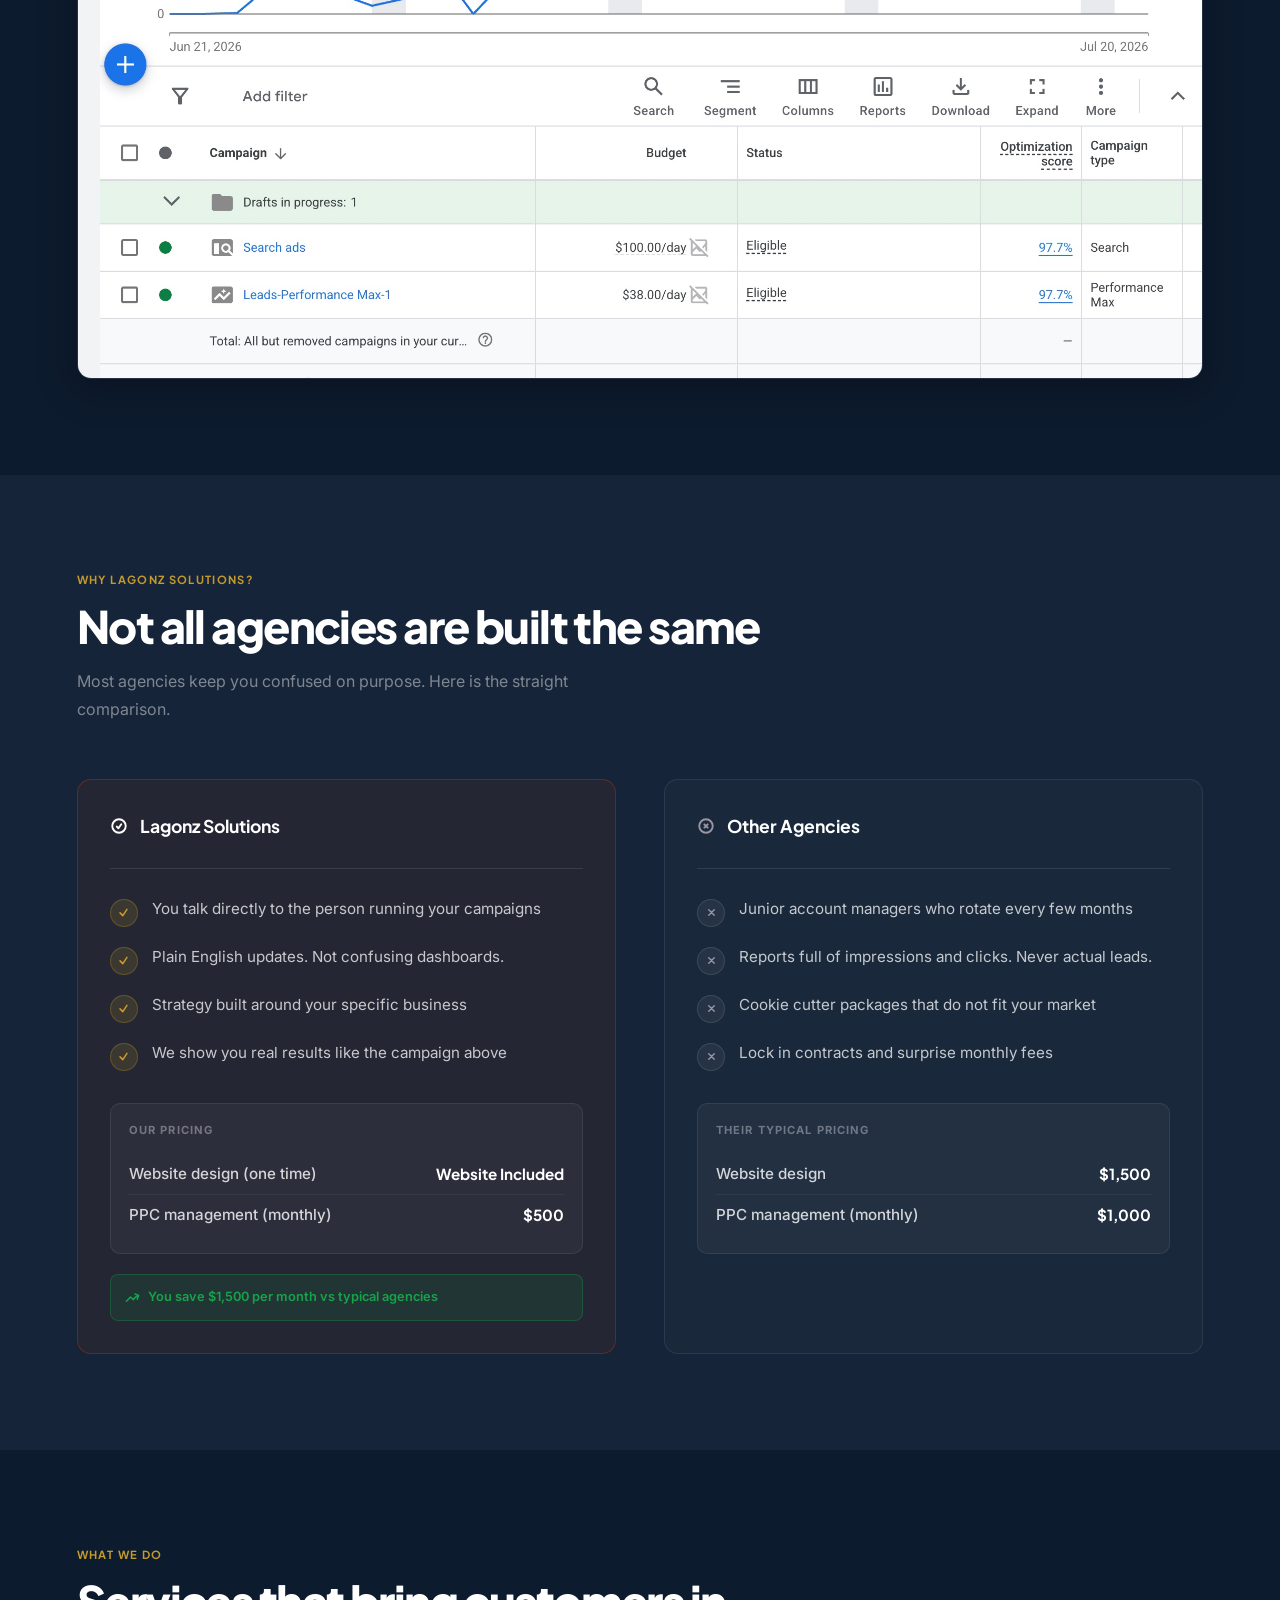
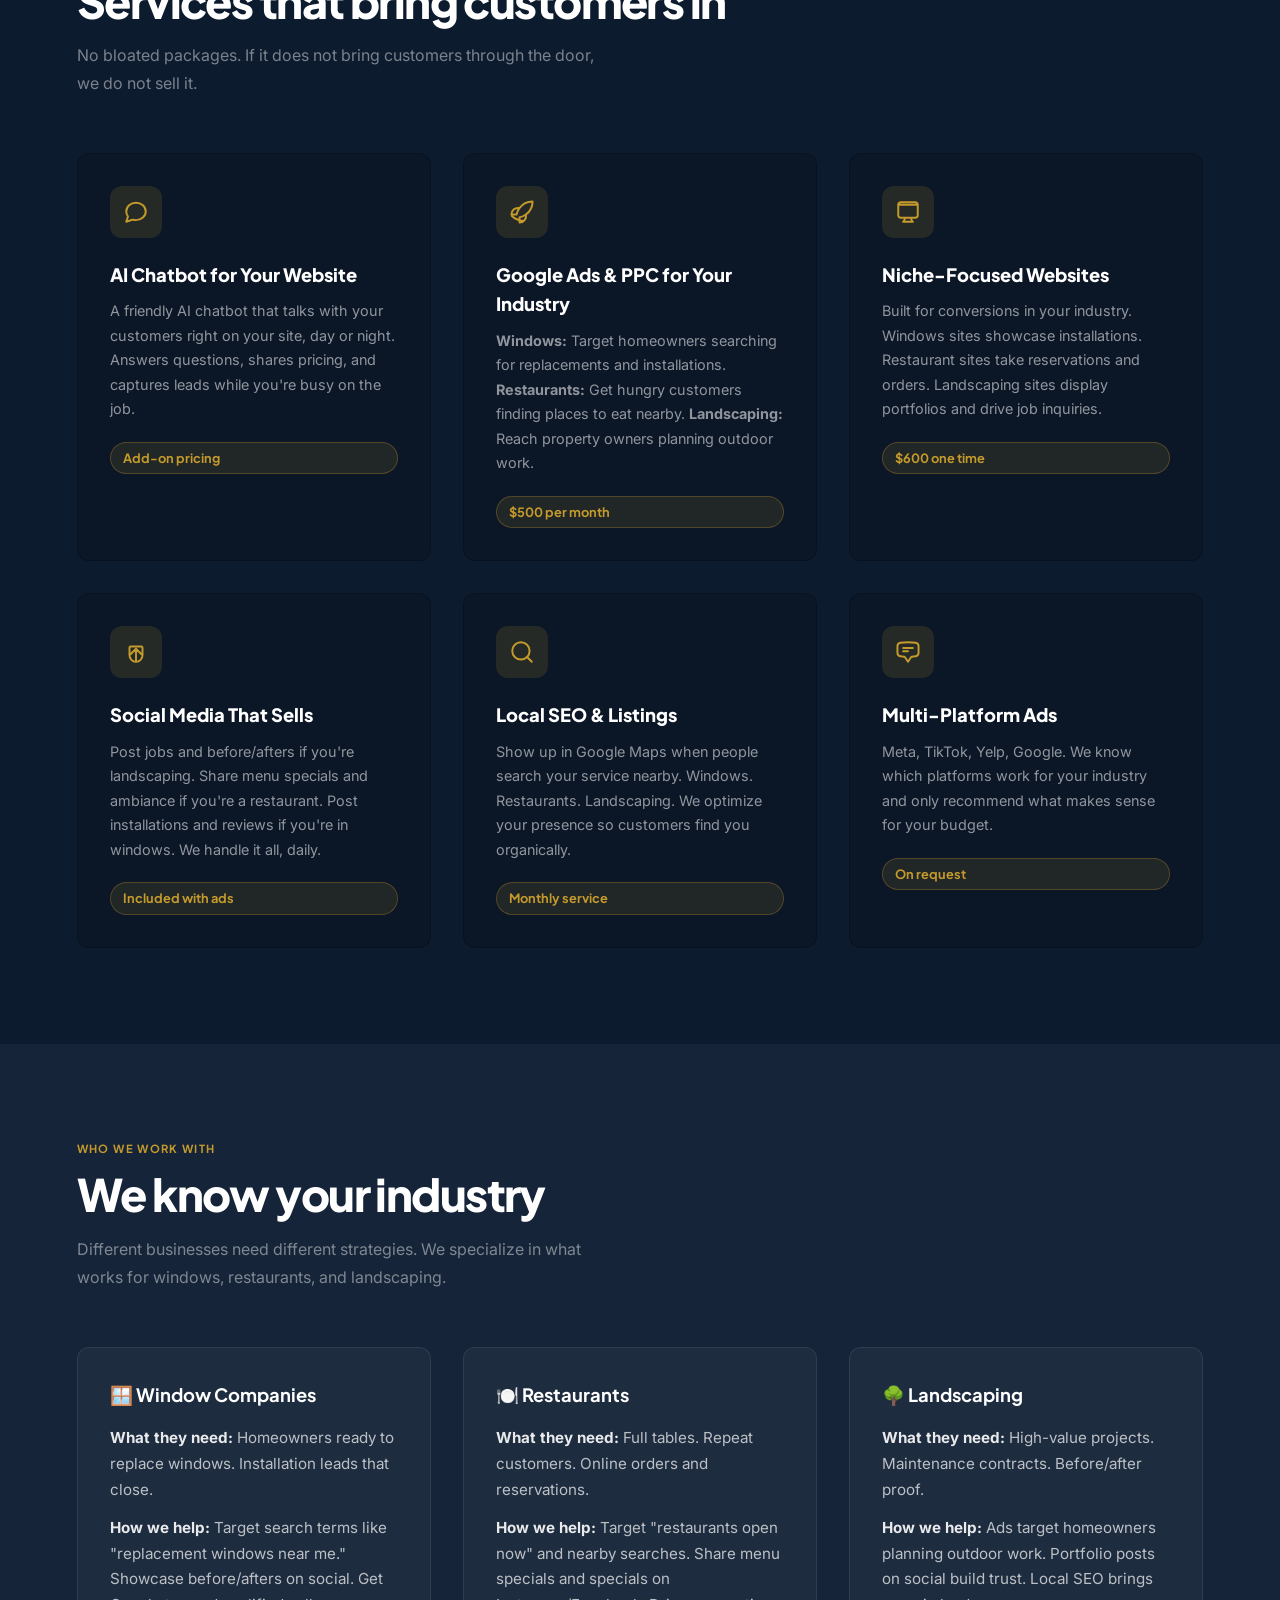
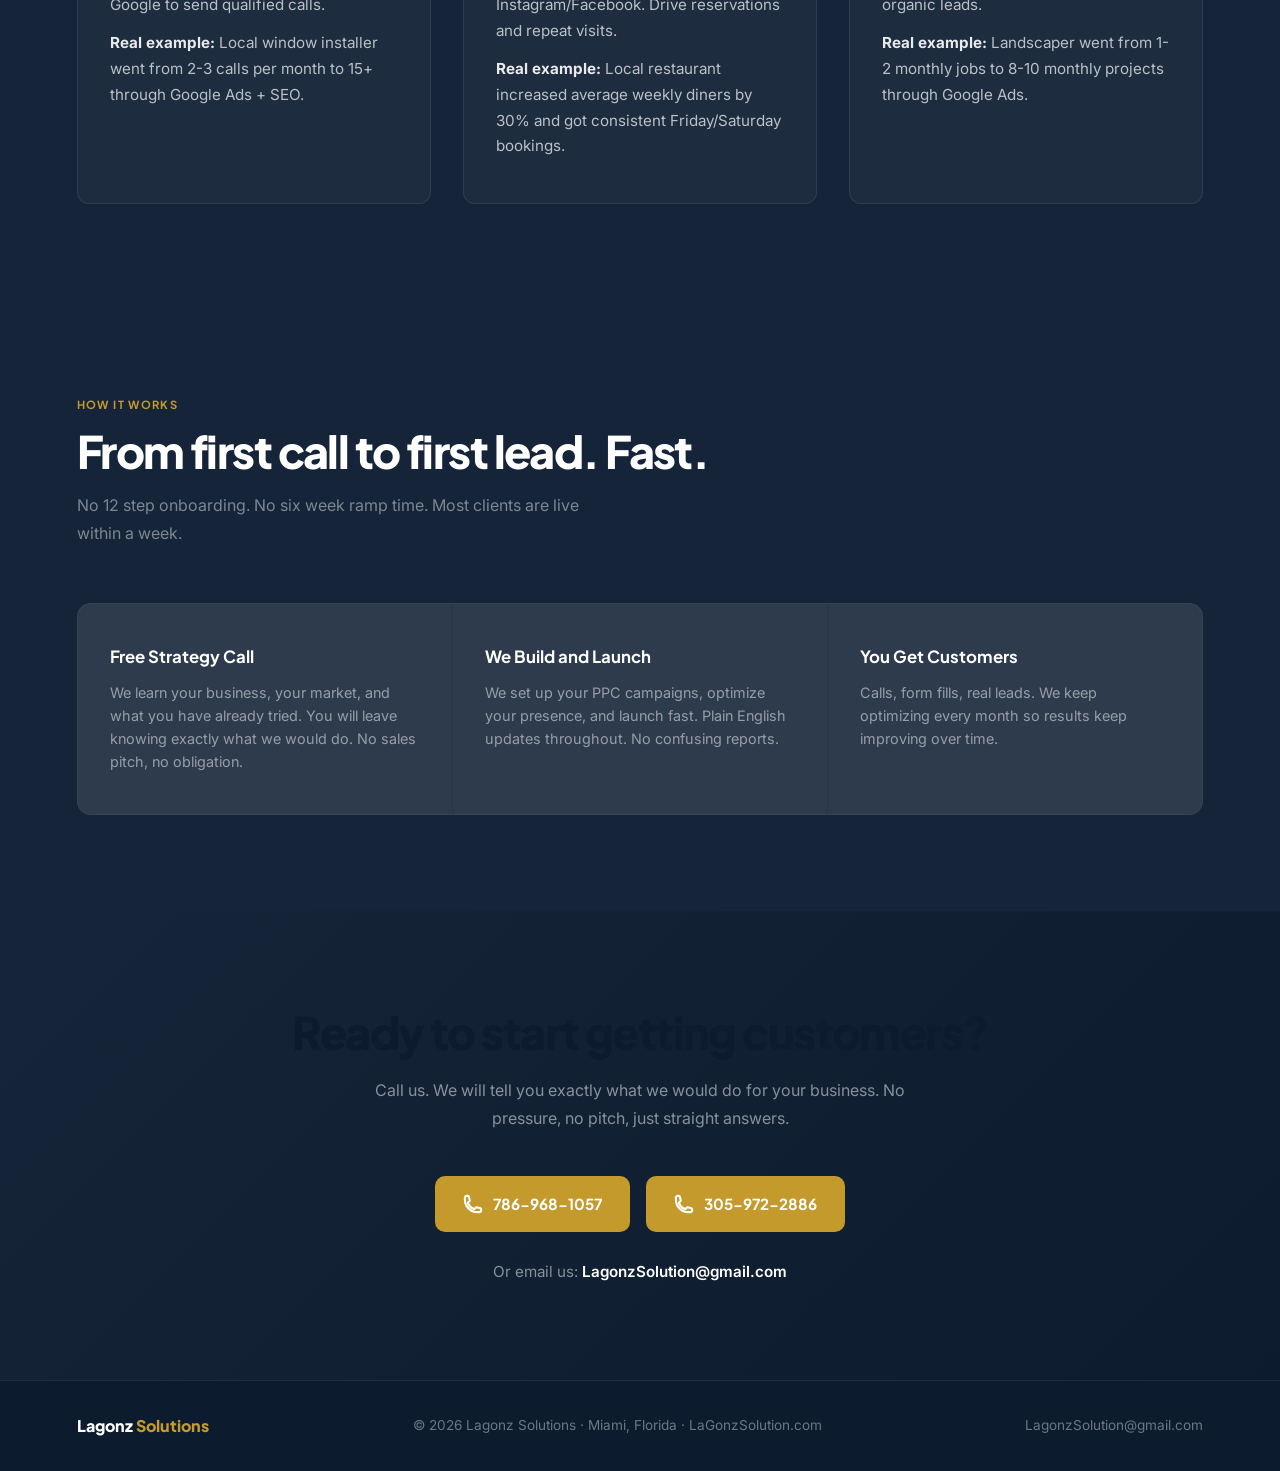
==== commit c0c9b40f: "Move AI Chatbot service to top of Services grid Moved the AI Chatbot service card to the first posit" ====
--- a/files/index.html
+++ b/files/index.html
@@ -484,6 +484,12 @@
     <p class="sp">No bloated packages. If it does not bring customers through the door, we do not sell it.</p>
     <div class="svc-grid">
       <div class="svc">
+          <div class="svc-ico"><svg width="26" height="26" fill="none" viewBox="0 0 24 24" stroke="currentColor" stroke-width="1.8"><path stroke-linecap="round" stroke-linejoin="round" d="M21 11.5c0 4.42-4.03 8-9 8-1.06 0-2.07-.16-3-.46L3 21l1.6-4.8A7.93 7.93 0 0 1 3 11.5c0-4.42 4.03-8 9-8s9 3.58 9 8z"/></svg></div>
+          <h3>AI Chatbot for Your Website</h3>
+          <p>A friendly AI chatbot that talks with your customers right on your site, day or night. Answers questions, shares pricing, and captures leads while you're busy on the job.</p>
+          <span class="svc-price">Add-on pricing</span>
+        </div>
+    <div class="svc">
         <div class="svc-ico"><svg width="26" height="26" fill="none" viewBox="0 0 24 24" stroke="currentColor" stroke-width="1.8"><path stroke-linecap="round" stroke-linejoin="round" d="M15.59 14.37a6 6 0 01-5.84 7.38v-4.82m5.84-2.56a14.98 14.98 0 006.16-12.12A14.98 14.98 0 009.631 8.41m5.96 5.96a14.926 14.926 0 01-5.841 2.58m-.119-8.54a6 6 0 00-7.381 5.84h4.818m2.563-5.84a14.927 14.927 0 00-2.57 5.84M2.62 15.662c2.87 2.58 6.49 4.32 10.62 4.32"/></svg></div>
         <h3>Google Ads & PPC for Your Industry</h3>
         <p><strong>Windows:</strong> Target homeowners searching for replacements and installations. <strong>Restaurants:</strong> Get hungry customers finding places to eat nearby. <strong>Landscaping:</strong> Reach property owners planning outdoor work.</p>
@@ -513,13 +519,7 @@
         <p>Meta, TikTok, Yelp, Google. We know which platforms work for your industry and only recommend what makes sense for your budget.</p>
         <span class="svc-price">On request</span>
       </div>
-        <div class="svc">
-          <div class="svc-ico"><svg width="26" height="26" fill="none" viewBox="0 0 24 24" stroke="currentColor" stroke-width="1.8"><path stroke-linecap="round" stroke-linejoin="round" d="M21 11.5c0 4.42-4.03 8-9 8-1.06 0-2.07-.16-3-.46L3 21l1.6-4.8A7.93 7.93 0 0 1 3 11.5c0-4.42 4.03-8 9-8s9 3.58 9 8z"/></svg></div>
-          <h3>AI Chatbot for Your Website</h3>
-          <p>A friendly AI chatbot that talks with your customers right on your site, day or night. Answers questions, shares pricing, and captures leads while you're busy on the job.</p>
-          <span class="svc-price">Add-on pricing</span>
-        </div>
-    </div>
+        </div>
   </div>
 </section>
 
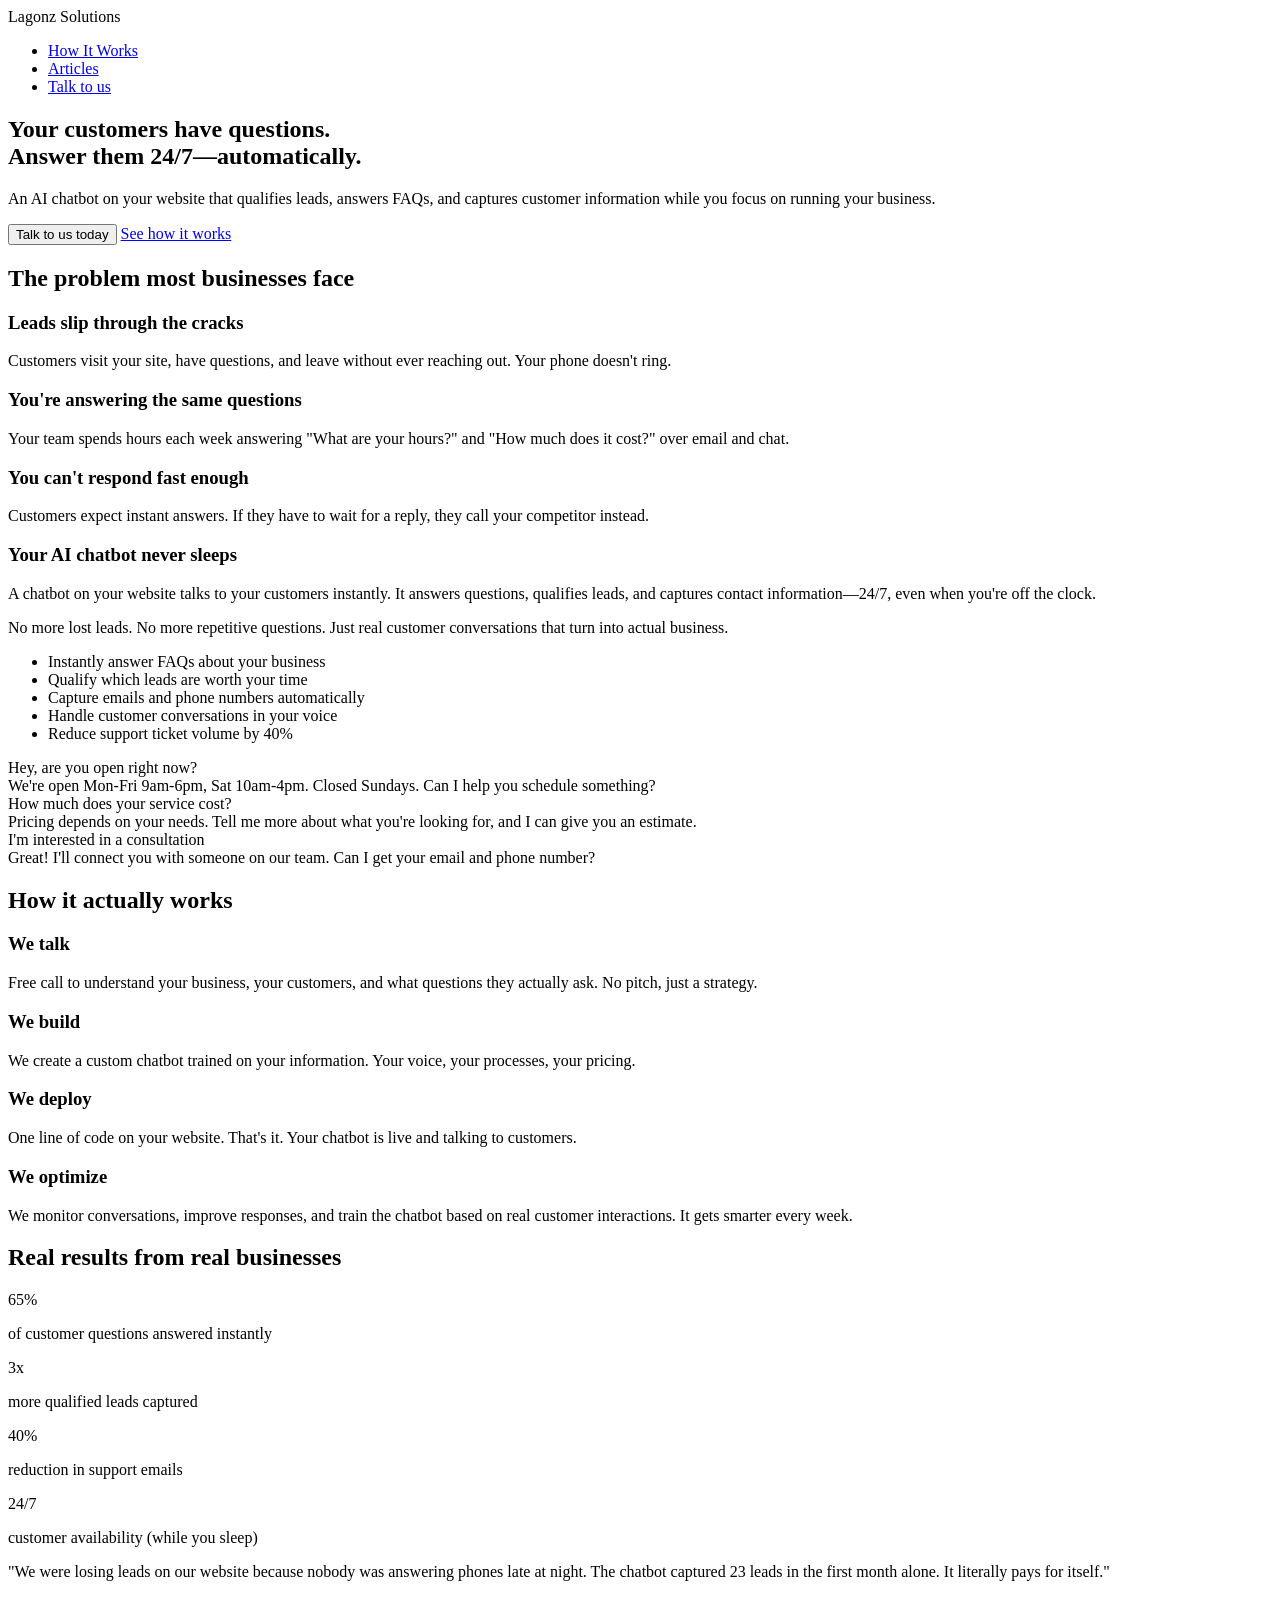
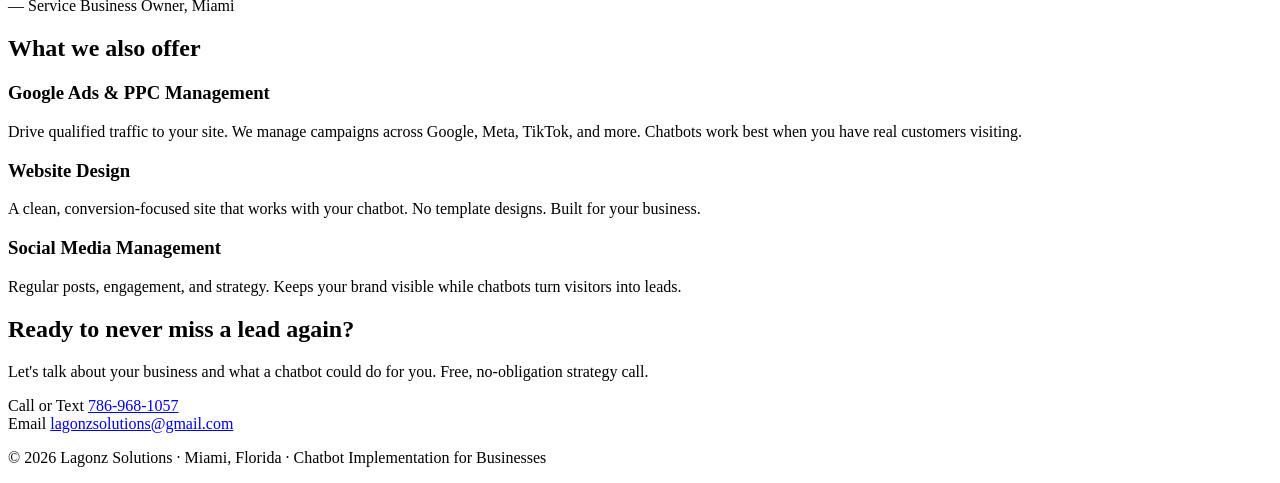
==== commit 2115f8ec: "Redesign homepage as chatbot service site, fix contact email" ====
--- a/files/index.html
+++ b/files/index.html
@@ -1,605 +1,170 @@
 <!DOCTYPE html>
 <html lang="en">
 <head>
-<meta charset="UTF-8">
-<meta name="viewport" content="width=device-width, initial-scale=1.0">
-<title>Lagonz Solutions | Window, Restaurant & Landscaping Marketing | Miami</title>
-<meta name="description" content="Lagonz Solutions helps window companies, restaurants, and landscaping businesses in Miami get real leads through Google Ads, social media, and digital marketing. No contracts. Call 786-968-1057.">
-<meta name="keywords" content="Lagonz Solutions, window companies Miami, restaurant marketing Miami, landscaping marketing Miami, Google Ads Miami, PPC Miami, local business marketing, website design, digital marketing agency Miami">
-<meta name="author" content="Lagonz Solutions">
-<meta name="robots" content="index, follow">
-<link rel="canonical" href="https://www.lagonzsolutions.com/">
-<meta property="og:type" content="website">
-<meta property="og:url" content="https://www.lagonzsolutions.com/">
-<meta property="og:title" content="Lagonz Solutions | Window, Restaurant &amp; Landscaping Marketing">
-<meta property="og:description" content="Digital marketing for window companies, restaurants, and landscaping businesses in Miami. Google Ads, social media, and PPC. Real leads. $500/mo.">
-<meta property="og:site_name" content="Lagonz Solutions">
-<script type="application/ld+json">
-{
-  "@context": "https://schema.org",
-  "@type": "LocalBusiness",
-  "name": "Lagonz Solutions",
-  "alternateName": ["Lagonz Solution", "LaGonz Solutions", "LaGonz Solution"],
-  "url": "https://www.lagonzsolutions.com",
-  "telephone": "+17869681057",
-  "email": "LagonzSolution@gmail.com",
-  "address": {
-    "@type": "PostalAddress",
-    "addressLocality": "Miami",
-    "addressRegion": "FL",
-    "addressCountry": "US"
-  },
-  "description": "Lagonz Solutions is a Miami-based digital marketing agency specializing in Google Ads management, PPC campaigns, website design, and SEO for local businesses.",
-  "priceRange": "$$",
-  "areaServed": {"@type": "City", "name": "Miami"},
-  "serviceType": ["Google Ads Management", "PPC Campaigns", "Website Design", "SEO", "Social Media Management", "Facebook Ads", "Instagram Ads"]
-}
-</script>
-<link rel="preconnect" href="https://fonts.googleapis.com">
-<link rel="preconnect" href="https://fonts.gstatic.com" crossorigin>
-<link href="https://fonts.googleapis.com/css2?family=Plus+Jakarta+Sans:wght@400;500;600;700;800;900&family=Inter:wght@400;500&display=swap" rel="stylesheet">
-<style>
-*,*::before,*::after{box-sizing:border-box;margin:0;padding:0}
-:root{
-  --ink:#0D1B2E;
-  --ink2:#152438;
-  --white:#FFFFFF;
-  --cream:#F2EDE3;
-  --cream2:#E8E0D0;
-  --mid:#6B6875;
-  --muted:#9B98A6;
-  --bdr:#D8CFBE;
-  --red:#C49A2C;
-  --red2:#A8841E;
-  --red-lt:#F7F0DC;
-  --green:#16A34A;
-}
-html{scroll-behavior:smooth}
-body{font-family:'Inter',sans-serif;background:var(--cream);color:var(--ink);line-height:1.6;-webkit-font-smoothing:antialiased;overflow-x:hidden}
-
-/* ── NAV ── */
-nav{
-  position:fixed;top:0;left:0;right:0;z-index:500;
-  background:rgba(17,16,22,.92);backdrop-filter:blur(16px);
-  padding:0 6vw;display:flex;align-items:center;justify-content:space-between;height:64px;
-  border-bottom:1px solid rgba(255,255,255,.07);
-}
-.logo{font-family:'Plus Jakarta Sans',sans-serif;font-weight:900;font-size:1.15rem;letter-spacing:-.02em;color:#fff;text-decoration:none}
-.logo em{font-style:normal;color:var(--red)}
-.nav-r{display:flex;align-items:center;gap:8px}
-.nav-lk{font-size:.85rem;font-weight:500;color:rgba(255,255,255,.5);text-decoration:none;padding:8px 14px;border-radius:6px;transition:color .15s}
-.nav-lk:hover{color:#fff}
-.nav-cta{
-  display:flex;align-items:center;gap:8px;
-  background:var(--red);color:#fff;
-  font-family:'Plus Jakarta Sans',sans-serif;font-weight:700;font-size:.85rem;
-  padding:9px 20px;border-radius:7px;text-decoration:none;transition:background .2s;
-}
-.nav-cta:hover{background:var(--red2)}
-
-/* ── HERO ── */
-.hero{
-  background:var(--ink);
-  min-height:100vh;
-  display:flex;align-items:center;
-  padding:100px 6vw 80px;
-  position:relative;overflow:hidden;
-}
-.hero::before{
-  content:'';position:absolute;inset:0;
-  background:radial-gradient(ellipse 70% 60% at 60% 40%, rgba(212,66,10,.12) 0%, transparent 70%);
-  pointer-events:none;
-}
-.hero::after{
-  content:'';position:absolute;
-  top:0;left:0;right:0;bottom:0;
-  background-image:radial-gradient(rgba(255,255,255,.03) 1px, transparent 1px);
-  background-size:32px 32px;
-  pointer-events:none;
-}
-.hero-inner{
-  max-width:1160px;margin:0 auto;width:100%;
-  display:grid;grid-template-columns:1fr 420px;gap:80px;align-items:center;
-  position:relative;z-index:1;
-}
-.hero-tag{
-  display:inline-flex;align-items:center;gap:8px;
-  background:rgba(212,66,10,.15);border:1px solid rgba(212,66,10,.3);
-  color:#FF8A6A;font-size:.72rem;font-weight:700;letter-spacing:.1em;text-transform:uppercase;
-  padding:6px 14px;border-radius:100px;margin-bottom:28px;
-}
-.hero-dot{width:6px;height:6px;border-radius:50%;background:#FF8A6A;animation:blink 2s ease-in-out infinite}
-@keyframes blink{0%,100%{opacity:1}50%{opacity:.2}}
-h1{
-  font-family:'Plus Jakarta Sans',sans-serif;
-  font-size:clamp(3.2rem,6vw,5.6rem);
-  font-weight:900;line-height:1.02;letter-spacing:-.04em;
-  color:#fff;margin-bottom:28px;
-}
-h1 .red{color:var(--red)}
-h1 .dim{color:rgba(255,255,255,.35)}
-.hero-sub{font-size:1.1rem;color:rgba(255,255,255,.5);line-height:1.75;max-width:480px;margin-bottom:44px}
-.hero-sub strong{color:rgba(255,255,255,.85);font-weight:500}
-.hero-btns{display:flex;flex-direction:column;gap:12px;max-width:340px}
-.hbtn{
-  display:flex;align-items:center;gap:14px;
-  font-family:'Plus Jakarta Sans',sans-serif;font-weight:700;
-  padding:16px 22px;border-radius:10px;text-decoration:none;
-  transition:transform .15s,box-shadow .15s;
-}
-.hbtn.main{
-  background:var(--red);color:#fff;font-size:1.15rem;
-  box-shadow:0 4px 24px rgba(212,66,10,.4);
-}
-.hbtn.main:hover{transform:translateY(-2px);box-shadow:0 8px 32px rgba(212,66,10,.5)}
-.hbtn.sec{background:rgba(255,255,255,.08);color:#fff;border:1px solid rgba(255,255,255,.1)}
-.hbtn.sec:hover{background:rgba(255,255,255,.12)}
-.btn-ico{display:flex;align-items:center;justify-content:center}
-.btn-lbl{opacity:.75;font-size:.85rem;display:block}
-
-.hero-card{
-  background:rgba(255,255,255,.02);border:1px solid rgba(255,255,255,.08);border-radius:16px;
-  backdrop-filter:blur(16px);padding:28px;
-  position:relative;overflow:hidden;
-}
-.hero-card::before{
-  content:'';position:absolute;inset:0;
-  background:radial-gradient(ellipse 100% 100% at 50% 0%, rgba(196,154,44,.1) 0%, transparent 70%);
-  pointer-events:none;
-}
-.hcard-label{
-  font-size:.68rem;font-weight:700;letter-spacing:.1em;text-transform:uppercase;
-  color:rgba(255,255,255,.35);margin-bottom:20px;display:flex;align-items:center;gap:8px;
-}
-.hcard-label::before{content:'';width:6px;height:6px;border-radius:50%;background:var(--red);animation:blink 2s ease-in-out infinite}
-.hcard-stats{display:grid;grid-template-columns:1fr 1fr;gap:12px;margin-bottom:16px}
-.hcs{background:rgba(255,255,255,.04);border:1px solid rgba(255,255,255,.07);border-radius:10px;padding:16px}
-.hcs-n{font-family:'Plus Jakarta Sans',sans-serif;font-size:1.9rem;font-weight:900;letter-spacing:-.04em;color:#fff;line-height:1}
-.hcs-n.red{color:#FF7A50}
-.hcs-l{font-size:.72rem;color:rgba(255,255,255,.35);margin-top:5px}
-.hcard-note{
-  background:rgba(212,66,10,.12);border:1px solid rgba(212,66,10,.2);
-  border-radius:8px;padding:12px 14px;
-  font-size:.8rem;color:rgba(255,255,255,.6);line-height:1.5;
-}
-
-/* ── PLATFORM STRIP ── */
-.platform-strip{
-  background:var(--ink);border-bottom:1px solid rgba(255,255,255,.08);
-  padding:22px 6vw;
-  display:flex;align-items:center;justify-content:center;gap:48px;flex-wrap:wrap;
-}
-.plat-label{font-size:.72rem;font-weight:700;letter-spacing:.1em;text-transform:uppercase;color:rgba(255,255,255,.5)}
-.plat-divider{width:1px;height:20px;background:rgba(255,255,255,.15)}
-.plat-item{display:flex;align-items:center;gap:8px;color:rgba(255,255,255,.75);font-size:.85rem;font-weight:600}
-.plat-item svg{flex-shrink:0}
-
-/* ── SECTIONS ── */
-.sec{padding:96px 6vw}
-.sec.dark{background:var(--ink2)}
-.sec.white{background:var(--ink)}
-.sec.white .sh{color:#fff}
-.sec.white .sp{color:rgba(255,255,255,.45)}
-.sec.cream{background:var(--cream)}
-.w{max-width:1160px;margin:0 auto}
-.ey{
-  font-size:.7rem;font-weight:700;letter-spacing:.12em;text-transform:uppercase;
-  color:var(--red);margin-bottom:12px;
-  font-family:'Plus Jakarta Sans',sans-serif;
-}
-.sec.dark .ey{color:var(--red)}
-.sh{
-  font-family:'Plus Jakarta Sans',sans-serif;
-  font-size:clamp(2rem,3.5vw,3rem);font-weight:900;letter-spacing:-.035em;line-height:1.1;
-  color:var(--ink);margin-bottom:16px;
-}
-.sec.dark .sh{color:#fff}
-.sp{font-size:1rem;color:var(--mid);line-height:1.75;max-width:540px;margin-bottom:56px}
-.sec.dark .sp{color:rgba(255,255,255,.45)}
-
-/* ── PROOF ── */
-.proof-wrap{
-  border:1px solid rgba(255,255,255,.1);border-radius:14px;overflow:hidden;
-  box-shadow:0 8px 40px rgba(0,0,0,.3);
-}
-.proof-wrap img{width:100%;display:block}
-.proof-cap{
-  padding:14px 20px;background:rgba(255,255,255,.05);
-  font-size:.75rem;color:rgba(255,255,255,.4);border-top:1px solid rgba(255,255,255,.08);line-height:1.5;
-}
-
-/* ── COMPARE ── */
-.compare{
-  display:grid;grid-template-columns:1fr 1fr;gap:48px;margin-top:56px;
-}
-.col-us,.col-them{
-  border:1px solid rgba(255,255,255,.08);border-radius:14px;padding:32px;
-  background:rgba(255,255,255,.02);
-}
-.col-us{border-color:rgba(212,66,10,.3);background:rgba(212,66,10,.08)}
-.col-head{
-  display:flex;align-items:center;gap:12px;
-  font-family:'Plus Jakarta Sans',sans-serif;font-weight:700;font-size:1.1rem;
-  color:#fff;margin-bottom:28px;padding-bottom:28px;border-bottom:1px solid rgba(255,255,255,.1);
-}
-.col-head svg{flex-shrink:0}
-.compare-rows{display:flex;flex-direction:column;gap:18px;margin-bottom:32px}
-.crow{
-  display:flex;align-items:flex-start;gap:14px;
-  font-size:.95rem;color:rgba(255,255,255,.75);line-height:1.6;
-}
-.ck{
-  display:flex;align-items:center;justify-content:center;
-  width:28px;height:28px;border-radius:50%;flex-shrink:0;margin-top:2px;
-}
-.ck.y{background:rgba(196,154,44,.15);border:1px solid rgba(196,154,44,.3)}
-.ck.n{background:rgba(155,152,166,.1);border:1px solid rgba(155,152,166,.2)}
-.price-box{
-  background:rgba(255,255,255,.04);border:1px solid rgba(255,255,255,.08);
-  border-radius:10px;padding:18px;margin-bottom:20px;
-}
-.price-box-label{
-  font-size:.7rem;font-weight:700;letter-spacing:.1em;text-transform:uppercase;
-  color:rgba(255,255,255,.35);margin-bottom:14px;
-}
-.price-line{
-  display:flex;justify-content:space-between;align-items:center;
-  font-size:.95rem;color:rgba(255,255,255,.8);padding:8px 0;border-bottom:1px solid rgba(255,255,255,.05);
-}
-.price-line:last-child{border:0}
-.pl-name{font-weight:500}
-.pl-val{color:#fff;font-weight:700;font-family:'Plus Jakarta Sans',sans-serif}
-.save-badge{
-  background:rgba(22,163,74,.12);border:1px solid rgba(22,163,74,.3);border-radius:8px;
-  padding:12px 14px;font-size:.8rem;color:rgba(22,163,74,1);
-  display:flex;align-items:center;gap:8px;font-weight:600;
-}
-.save-badge svg{width:15px;flex-shrink:0}
-
-/* ── SERVICES ── */
-.svc-grid{
-  display:grid;grid-template-columns:repeat(auto-fit,minmax(280px,1fr));gap:32px;
-}
-.svc{
-  padding:32px;background:rgba(0,0,0,.15);border:1px solid rgba(0,0,0,.2);
-  border-radius:12px;display:flex;flex-direction:column;
-}
-.svc-ico{
-  width:52px;height:52px;border-radius:12px;background:rgba(196,154,44,.15);
-  display:grid;place-items:center;margin-bottom:22px;color:var(--red);
-}
-.svc h3{font-family:'Plus Jakarta Sans',sans-serif;font-weight:800;font-size:1.15rem;margin-bottom:10px;color:#fff}
-.svc p{font-size:.9rem;color:rgba(255,255,255,.55);line-height:1.7;max-width:360px}
-.svc-price{
-  display:inline-flex;align-items:center;gap:6px;
-  margin-top:20px;font-family:'Plus Jakarta Sans',sans-serif;font-weight:700;font-size:.8rem;
-  color:var(--red);background:rgba(196,154,44,.12);
-  padding:5px 12px;border-radius:100px;border:1px solid rgba(196,154,44,.3);
-}
-
-/* ── NICHE CARDS ── */
-.niche-card{
-  padding:32px;background:rgba(255,255,255,.04);border:1px solid rgba(255,255,255,.08);
-  border-radius:12px;
-}
-.niche-card h3{
-  font-family:'Plus Jakarta Sans',sans-serif;font-weight:700;font-size:1.15rem;
-  color:#fff;margin-bottom:16px;
-}
-.niche-card p{
-  font-size:.95rem;color:rgba(255,255,255,.7);line-height:1.7;margin-bottom:12px;
-}
-.niche-card p strong{color:rgba(255,255,255,.9)}
-
-/* ── HOW IT WORKS ── */
-.steps{display:grid;grid-template-columns:repeat(3,1fr);gap:1px;background:rgba(255,255,255,.08);border-radius:14px;overflow:hidden;border:1px solid rgba(255,255,255,.08)}
-.step{padding:40px 32px;background:rgba(255,255,255,.03);transition:background .2s}
-.step:hover{background:rgba(255,255,255,.06)}
-.step-n{
-  font-family:'Plus Jakarta Sans',sans-serif;font-size:4rem;font-weight:900;
-  color:var(--red);opacity:.25;line-height:1;margin-bottom:24px;letter-spacing:-.05em;
-}
-.step h3{font-family:'Plus Jakarta Sans',sans-serif;font-weight:700;font-size:1.05rem;color:#fff;margin-bottom:10px}
-.step p{font-size:.9rem;color:rgba(255,255,255,.5);line-height:1.6}
-
-/* ── CTA ── */
-.cta-sec{
-  background:linear-gradient(135deg,var(--ink2) 0%,var(--ink) 100%);
-  padding:96px 6vw;text-align:center;
-}
-.cta-sec .sh{margin-bottom:20px}
-.cta-sec .sp{max-width:600px;margin:0 auto 44px;color:rgba(255,255,255,.5)}
-.cta-btns{
-  display:flex;flex-wrap:wrap;justify-content:center;gap:16px;margin-bottom:28px;
-}
-.cbtn{
-  display:flex;align-items:center;gap:10px;
-  font-family:'Plus Jakarta Sans',sans-serif;font-weight:700;font-size:.95rem;
-  padding:16px 28px;border-radius:10px;text-decoration:none;
-  transition:transform .15s,background .15s;
-}
-.cbtn.d{background:var(--red);color:#fff}
-.cbtn.d:hover{background:var(--red2);transform:translateY(-2px)}
-.cbtn.alt{background:rgba(255,255,255,.08);color:#fff;border:1px solid rgba(255,255,255,.1)}
-.cbtn.alt:hover{background:rgba(255,255,255,.12)}
-.cta-email{font-size:.95rem;color:rgba(255,255,255,.5)}
-.cta-email a{color:#fff;text-decoration:none;font-weight:600;transition:color .15s}
-.cta-email a:hover{color:var(--red)}
-
-/* ── FOOTER ── */
-footer{
-  background:var(--ink);padding:32px 6vw;
-  display:flex;align-items:center;justify-content:space-between;
-  border-top:1px solid rgba(255,255,255,.08);
-  flex-wrap:wrap;gap:24px;
-}
-.f-logo{
-  font-family:'Plus Jakarta Sans',sans-serif;font-weight:900;font-size:1rem;
-  color:#fff;text-decoration:none;
-}
-.f-logo em{font-style:normal;color:var(--red)}
-footer p{font-size:.85rem;color:rgba(255,255,255,.4)}
-footer a{color:rgba(255,255,255,.4);text-decoration:none;font-size:.85rem;transition:color .15s}
-footer a:hover{color:rgba(255,255,255,.7)}
-
-/* ── RESPONSIVE ── */
-@media(max-width:1024px){
-  .hero-inner{grid-template-columns:1fr;gap:40px}
-  .hero-card{max-width:100%}
-  .compare{grid-template-columns:1fr}
-}
-@media(max-width:768px){
-  nav{padding:0 4vw;height:56px}
-  .hero{padding:80px 4vw 60px}
-  .sec{padding:60px 4vw}
-  .hcard-stats{grid-template-columns:1fr}
-  .platform-strip{gap:20px;font-size:.75rem}
-  .plat-divider{display:none}
-  h1{font-size:clamp(2rem,5vw,3.2rem)}
-  .steps{grid-template-columns:1fr}
-  .cta-btns{flex-direction:column}
-  .cbtn{justify-content:center;width:100%}
-  footer{flex-direction:column;text-align:center}
-}
-</style>
+    <meta charset="UTF-8">
+    <meta name="viewport" content="width=device-width, initial-scale=1.0">
+    <title>Lagonz Solutions | AI Chatbot Implementation for Your Business</title>
+    <meta name="description" content="Turn website visitors into leads. AI chatbots that answer customer questions 24/7, qualify leads, and never miss an opportunity. Talk to Lagonz Solutions.">
+    <link rel="stylesheet" href="css/styles.css">
 </head>
 <body>
+    <!-- Navigation -->
+    <nav class="navbar">
+        <div class="nav-container">
+            <div class="logo">Lagonz Solutions</div>
+            <ul class="nav-links">
+                <li><a href="#how-it-works">How It Works</a></li>
+                <li><a href="blog.html">Articles</a></li>
+                <li><a href="#contact" class="cta-button">Talk to us</a></li>
+            </ul>
+        </div>
+    </nav>
 
-<!-- NAV -->
-<nav>
-  <a href="#" class="logo">Lagonz <em>Solutions</em></a>
-  <div class="nav-r">
-    <a href="#services" class="nav-lk">Services</a>
-    <a href="#services" class="nav-lk">How it works</a>
-    <a href="tel:+17869681057" class="nav-cta">
-      <svg width="16" height="16" fill="none" viewBox="0 0 24 24" stroke="currentColor" stroke-width="2.5"><path stroke-linecap="round" stroke-linejoin="round" d="M2.25 6.75c0 8.284 6.716 15 15 15h2.25a2.25 2.25 0 002.25-2.25v-1.372c0-.516-.351-.966-.852-1.091l-4.423-1.106c-.44-.11-.902.055-1.173.417l-.97 1.293c-.282.376-.769.542-1.21.38a12.035 12.035 0 01-7.143-7.143c-.162-.441.004-.928.38-1.21l1.293-.97c.363-.271.527-.734.417-1.173L6.963 3.102a1.125 1.125 0 00-1.091-.852H4.5A2.25 2.25 0 002.25 4.5v2.25z"/></svg>
-      Call us
-    </a>
-  </div>
-</nav>
+    <!-- Hero Section -->
+    <section class="hero">
+        <h1>Your customers have questions.<br>Answer them 24/7—automatically.</h1>
+        <p class="hero-subtitle">An AI chatbot on your website that qualifies leads, answers FAQs, and captures customer information while you focus on running your business.</p>
+        <div class="hero-cta">
+            <button class="cta-button-large" onclick="scrollToContact()">Talk to us today</button>
+            <a href="#how-it-works" class="hero-secondary">See how it works</a>
+        </div>
+    </section>
 
-<!-- HERO -->
-<div class="hero">
-  <div class="hero-inner">
-    <div>
-      <h1>Your customers<br>are searching.<br><span class="red">Find them first.</span></h1>
-      <p class="hero-sub">We run <strong>Google Ads and PPC campaigns</strong>, manage social media, handle SEO, and build websites for window companies, restaurants, and landscaping businesses in Miami that want real leads. Not just traffic they cannot track.</p>
-      <div class="hero-btns">
-        <a href="tel:+17869681057" class="hbtn main">
-          <span class="btn-ico"><svg class="ph" width="20" height="20" fill="none" viewBox="0 0 24 24" stroke="currentColor" stroke-width="2.5"><path stroke-linecap="round" stroke-linejoin="round" d="M2.25 6.75c0 8.284 6.716 15 15 15h2.25a2.25 2.25 0 002.25-2.25v-1.372c0-.516-.351-.966-.852-1.091l-4.423-1.106c-.44-.11-.902.055-1.173.417l-.97 1.293c-.282.376-.769.542-1.21.38a12.035 12.035 0 01-7.143-7.143c-.162-.441.004-.928.38-1.21l1.293-.97c.363-.271.527-.734.417-1.173L6.963 3.102a1.125 1.125 0 00-1.091-.852H4.5A2.25 2.25 0 002.25 4.5v2.25z"/></svg></span>
-          <span><span class="btn-lbl">Call or Text</span>786-968-1057</span>
-        </a>
-      </div>
-    </div>
-    <div class="hero-card">
-      <div class="hcard-label">Live Client Campaign &middot; Jun to Jul 2026</div>
-      <div class="hcard-stats">
-        <div class="hcs"><div class="hcs-n">37,317</div><div class="hcs-l">Impressions</div></div>
-        <div class="hcs"><div class="hcs-n red">1,178</div><div class="hcs-l">Clicks to site</div></div>
-        <div class="hcs"><div class="hcs-n">$901</div><div class="hcs-l">Ad spend</div></div>
-        <div class="hcs"><div class="hcs-n red">$0.76</div><div class="hcs-l">Per click</div></div>
-      </div>
-      <div class="hcard-note">97.7% optimization score &middot; Florida local service business &middot; Managed by Lagonz Solutions</div>
-      <div class="hcard-note" style="margin-top:12px;background:rgba(20,184,166,.12);border-color:rgba(20,184,166,.2);color:rgba(20,184,166,.9)">Actual Google Ads dashboard &middot; Florida local service business, June to July 2026 &middot; Client name withheld by request &middot; Screenshot unedited</div>
-    </div>
-  </div>
-</div>
+    <!-- Problem Section -->
+    <section class="section">
+        <h2 class="section-title">The problem most businesses face</h2>
+        <div class="problem-grid">
+            <div class="problem-card">
+                <h3>Leads slip through the cracks</h3>
+                <p>Customers visit your site, have questions, and leave without ever reaching out. Your phone doesn't ring.</p>
+            </div>
+            <div class="problem-card">
+                <h3>You're answering the same questions</h3>
+                <p>Your team spends hours each week answering "What are your hours?" and "How much does it cost?" over email and chat.</p>
+            </div>
+            <div class="problem-card">
+                <h3>You can't respond fast enough</h3>
+                <p>Customers expect instant answers. If they have to wait for a reply, they call your competitor instead.</p>
+            </div>
+        </div>
+    </section>
 
-<!-- PLATFORM STRIP -->
-<div class="platform-strip">
-  <span class="plat-label">We run ads on</span>
-  <span class="plat-divider"></span>
-  <div class="plat-item"><svg width="16" height="16" fill="currentColor" viewBox="0 0 24 24"><circle cx="12" cy="12" r="10"/></svg>Google Ads</div>
-  <div class="plat-item"><svg width="16" height="16" fill="currentColor" viewBox="0 0 24 24"><circle cx="12" cy="12" r="10"/></svg>Meta Ads</div>
-  <div class="plat-item"><svg width="16" height="16" fill="currentColor" viewBox="0 0 24 24"><circle cx="12" cy="12" r="10"/></svg>TikTok Ads</div>
-  <div class="plat-item"><svg width="16" height="16" fill="currentColor" viewBox="0 0 24 24"><circle cx="12" cy="12" r="10"/></svg>&amp; More</div>
-</div>
+    <!-- Solution Section -->
+    <section class="section solution">
+        <div class="solution-grid">
+            <div class="solution-content">
+                <h3>Your AI chatbot never sleeps</h3>
+                <p>A chatbot on your website talks to your customers instantly. It answers questions, qualifies leads, and captures contact information—24/7, even when you're off the clock.</p>
+                <p>No more lost leads. No more repetitive questions. Just real customer conversations that turn into actual business.</p>
+                <ul>
+                    <li>Instantly answer FAQs about your business</li>
+                    <li>Qualify which leads are worth your time</li>
+                    <li>Capture emails and phone numbers automatically</li>
+                    <li>Handle customer conversations in your voice</li>
+                    <li>Reduce support ticket volume by 40%</li>
+                </ul>
+            </div>
+            <div class="chatbot-demo">
+                <div class="chat-message chat-user">Hey, are you open right now?</div>
+                <div class="chat-message chat-bot">We're open Mon-Fri 9am-6pm, Sat 10am-4pm. Closed Sundays. Can I help you schedule something?</div>
+                <div class="chat-message chat-user">How much does your service cost?</div>
+                <div class="chat-message chat-bot">Pricing depends on your needs. Tell me more about what you're looking for, and I can give you an estimate.</div>
+                <div class="chat-message chat-user">I'm interested in a consultation</div>
+                <div class="chat-message chat-bot">Great! I'll connect you with someone on our team. Can I get your email and phone number?</div>
+            </div>
+        </div>
+    </section>
 
-<!-- PROOF -->
-<section class="sec white" id="proof">
-  <div class="w">
-    <p class="ey">Proof not promises</p>
-    <h2 class="sh">Real results across industries</h2>
-    <p class="sp">Window installations booked. Restaurant tables filled. Landscaping projects closed. These are real clients. Real growth. Real leads.</p>
-    <div class="proof-wrap">
-      <img src="campaign-screenshot.png" alt="Google Ads campaign dashboard screenshot showing real client results">
-    </div>
-  </div>
-</section>
+    <!-- How It Works -->
+    <section class="section how-it-works" id="how-it-works">
+        <h2 class="section-title">How it actually works</h2>
+        <div class="timeline">
+            <div class="timeline-item" data-number="1">
+                <h3>We talk</h3>
+                <p>Free call to understand your business, your customers, and what questions they actually ask. No pitch, just a strategy.</p>
+            </div>
+            <div class="timeline-item" data-number="2">
+                <h3>We build</h3>
+                <p>We create a custom chatbot trained on your information. Your voice, your processes, your pricing.</p>
+            </div>
+            <div class="timeline-item" data-number="3">
+                <h3>We deploy</h3>
+                <p>One line of code on your website. That's it. Your chatbot is live and talking to customers.</p>
+            </div>
+            <div class="timeline-item" data-number="4">
+                <h3>We optimize</h3>
+                <p>We monitor conversations, improve responses, and train the chatbot based on real customer interactions. It gets smarter every week.</p>
+            </div>
+        </div>
+    </section>
 
-<!-- WHY LAGONZ -->
-<section class="sec dark">
-  <div class="w">
-    <p class="ey">Why Lagonz Solutions?</p>
-    <h2 class="sh">Not all agencies are built the same</h2>
-    <p class="sp">Most agencies keep you confused on purpose. Here is the straight comparison.</p>
-    <div class="compare">
-      <div class="col-us">
-        <div class="col-head">
-          <svg width="18" height="18" fill="none" viewBox="0 0 24 24" stroke="white" stroke-width="2.5"><path stroke-linecap="round" stroke-linejoin="round" d="M9 12.75L11.25 15 15 9.75M21 12a9 9 0 11-18 0 9 9 0 0118 0z"/></svg>
-          Lagonz Solutions
+    <!-- Results Section -->
+    <section class="section results">
+        <h2 class="section-title">Real results from real businesses</h2>
+        <div class="results-grid">
+            <div class="result-stat">
+                <div class="number">65%</div>
+                <p>of customer questions answered instantly</p>
+            </div>
+            <div class="result-stat">
+                <div class="number">3x</div>
+                <p>more qualified leads captured</p>
+            </div>
+            <div class="result-stat">
+                <div class="number">40%</div>
+                <p>reduction in support emails</p>
+            </div>
+            <div class="result-stat">
+                <div class="number">24/7</div>
+                <p>customer availability (while you sleep)</p>
+            </div>
         </div>
-        <div class="compare-rows">
-          <div class="crow"><span class="ck y"><svg width="11" height="11" fill="none" viewBox="0 0 24 24" stroke="#C49A2C" stroke-width="3.5"><path stroke-linecap="round" stroke-linejoin="round" d="M4.5 12.75l6 6 9-13.5"/></svg></span>You talk directly to the person running your campaigns</div>
-          <div class="crow"><span class="ck y"><svg width="11" height="11" fill="none" viewBox="0 0 24 24" stroke="#C49A2C" stroke-width="3.5"><path stroke-linecap="round" stroke-linejoin="round" d="M4.5 12.75l6 6 9-13.5"/></svg></span>Plain English updates. Not confusing dashboards.</div>
-          <div class="crow"><span class="ck y"><svg width="11" height="11" fill="none" viewBox="0 0 24 24" stroke="#C49A2C" stroke-width="3.5"><path stroke-linecap="round" stroke-linejoin="round" d="M4.5 12.75l6 6 9-13.5"/></svg></span>Strategy built around your specific business</div>
-          <div class="crow"><span class="ck y"><svg width="11" height="11" fill="none" viewBox="0 0 24 24" stroke="#C49A2C" stroke-width="3.5"><path stroke-linecap="round" stroke-linejoin="round" d="M4.5 12.75l6 6 9-13.5"/></svg></span>We show you real results like the campaign above</div>
+        <div class="result-testimonial">
+            <p>"We were losing leads on our website because nobody was answering phones late at night. The chatbot captured 23 leads in the first month alone. It literally pays for itself."</p>
+            <p class="author">— Service Business Owner, Miami</p>
         </div>
-        <div class="price-box">
-          <div class="price-box-label">Our Pricing</div>
-          <div class="price-line"><span class="pl-name">Website design (one time)</span><span class="pl-val">Website Included</span></div>
-          <div class="price-line"><span class="pl-name">PPC management (monthly)</span><span class="pl-val">$500</span></div>
+    </section>
+
+    <!-- Services Section -->
+    <section class="section">
+        <h2 class="section-title">What we also offer</h2>
+        <div class="problem-grid">
+            <div class="problem-card">
+                <h3>Google Ads & PPC Management</h3>
+                <p>Drive qualified traffic to your site. We manage campaigns across Google, Meta, TikTok, and more. Chatbots work best when you have real customers visiting.</p>
+            </div>
+            <div class="problem-card">
+                <h3>Website Design</h3>
+                <p>A clean, conversion-focused site that works with your chatbot. No template designs. Built for your business.</p>
+            </div>
+            <div class="problem-card">
+                <h3>Social Media Management</h3>
+                <p>Regular posts, engagement, and strategy. Keeps your brand visible while chatbots turn visitors into leads.</p>
+            </div>
         </div>
-        <div class="save-badge">
-          <svg width="15" height="15" fill="none" viewBox="0 0 24 24" stroke="currentColor" stroke-width="2.5"><path stroke-linecap="round" stroke-linejoin="round" d="M2.25 18L9 11.25l4.306 4.307a11.95 11.95 0 015.814-5.519l2.74-1.22m0 0l-5.94-2.28m5.94 2.28l-2.28 5.941"/></svg>
-          You save $1,500 per month vs typical agencies
+    </section>
+
+    <!-- Final CTA -->
+    <section class="final-cta" id="contact">
+        <h2>Ready to never miss a lead again?</h2>
+        <p>Let's talk about your business and what a chatbot could do for you. Free, no-obligation strategy call.</p>
+        <div class="contact-info">
+            <div class="contact-item">
+                <span class="contact-label">Call or Text</span>
+                <a href="tel:+17869681057">786-968-1057</a>
+            </div>
+            <div class="contact-item">
+                <span class="contact-label">Email</span>
+                <a href="mailto:lagonzsolutions@gmail.com">lagonzsolutions@gmail.com</a>
+            </div>
         </div>
-      </div>
-      <div class="col-them">
-        <div class="col-head">
-          <svg width="18" height="18" fill="none" viewBox="0 0 24 24" stroke="#9A97A0" stroke-width="2.5"><path stroke-linecap="round" stroke-linejoin="round" d="M9.75 9.75l4.5 4.5m0-4.5l-4.5 4.5M21 12a9 9 0 11-18 0 9 9 0 0118 0z"/></svg>
-          Other Agencies
-        </div>
-        <div class="compare-rows">
-          <div class="crow"><span class="ck n"><svg width="11" height="11" fill="none" viewBox="0 0 24 24" stroke="#9A97A0" stroke-width="3"><path stroke-linecap="round" stroke-linejoin="round" d="M6 18L18 6M6 6l12 12"/></svg></span>Junior account managers who rotate every few months</div>
-          <div class="crow"><span class="ck n"><svg width="11" height="11" fill="none" viewBox="0 0 24 24" stroke="#9A97A0" stroke-width="3"><path stroke-linecap="round" stroke-linejoin="round" d="M6 18L18 6M6 6l12 12"/></svg></span>Reports full of impressions and clicks. Never actual leads.</div>
-          <div class="crow"><span class="ck n"><svg width="11" height="11" fill="none" viewBox="0 0 24 24" stroke="#9A97A0" stroke-width="3"><path stroke-linecap="round" stroke-linejoin="round" d="M6 18L18 6M6 6l12 12"/></svg></span>Cookie cutter packages that do not fit your market</div>
-          <div class="crow"><span class="ck n"><svg width="11" height="11" fill="none" viewBox="0 0 24 24" stroke="#9A97A0" stroke-width="3"><path stroke-linecap="round" stroke-linejoin="round" d="M6 18L18 6M6 6l12 12"/></svg></span>Lock in contracts and surprise monthly fees</div>
-        </div>
-        <div class="price-box">
-          <div class="price-box-label">Their Typical Pricing</div>
-          <div class="price-line"><span class="pl-name">Website design</span><span class="pl-val">$1,500</span></div>
-          <div class="price-line"><span class="pl-name">PPC management (monthly)</span><span class="pl-val">$1,000</span></div>
-        </div>
-      </div>
-    </div>
-  </div>
-</section>
+    </section>
 
-<!-- SERVICES -->
-<section class="sec white" id="services">
-  <div class="w">
-    <p class="ey">What we do</p>
-    <h2 class="sh">Services that bring customers in</h2>
-    <p class="sp">No bloated packages. If it does not bring customers through the door, we do not sell it.</p>
-    <div class="svc-grid">
-      <div class="svc">
-          <div class="svc-ico"><svg width="26" height="26" fill="none" viewBox="0 0 24 24" stroke="currentColor" stroke-width="1.8"><path stroke-linecap="round" stroke-linejoin="round" d="M21 11.5c0 4.42-4.03 8-9 8-1.06 0-2.07-.16-3-.46L3 21l1.6-4.8A7.93 7.93 0 0 1 3 11.5c0-4.42 4.03-8 9-8s9 3.58 9 8z"/></svg></div>
-          <h3>AI Chatbot for Your Website</h3>
-          <p>A friendly AI chatbot that talks with your customers right on your site, day or night. Answers questions, shares pricing, and captures leads while you're busy on the job.</p>
-          <span class="svc-price">Add-on pricing</span>
-        </div>
-    <div class="svc">
-        <div class="svc-ico"><svg width="26" height="26" fill="none" viewBox="0 0 24 24" stroke="currentColor" stroke-width="1.8"><path stroke-linecap="round" stroke-linejoin="round" d="M15.59 14.37a6 6 0 01-5.84 7.38v-4.82m5.84-2.56a14.98 14.98 0 006.16-12.12A14.98 14.98 0 009.631 8.41m5.96 5.96a14.926 14.926 0 01-5.841 2.58m-.119-8.54a6 6 0 00-7.381 5.84h4.818m2.563-5.84a14.927 14.927 0 00-2.57 5.84M2.62 15.662c2.87 2.58 6.49 4.32 10.62 4.32"/></svg></div>
-        <h3>Google Ads & PPC for Your Industry</h3>
-        <p><strong>Windows:</strong> Target homeowners searching for replacements and installations. <strong>Restaurants:</strong> Get hungry customers finding places to eat nearby. <strong>Landscaping:</strong> Reach property owners planning outdoor work.</p>
-        <span class="svc-price">$500 per month</span>
-      </div>
-      <div class="svc">
-        <div class="svc-ico"><svg width="26" height="26" fill="none" viewBox="0 0 24 24" stroke="currentColor" stroke-width="1.8"><path stroke-linecap="round" stroke-linejoin="round" d="M9 17.25v1.007a3 3 0 01-.879 2.122L7.5 21h9l-.621-.621A3 3 0 0115 18.257V17.25m6-12V15a2.25 2.25 0 01-2.25 2.25H5.25A2.25 2.25 0 013 15V5.25m18 0A2.25 2.25 0 0018.75 3H5.25A2.25 2.25 0 003 5.25m18 0H3"/></svg></div>
-        <h3>Niche-Focused Websites</h3>
-        <p>Built for conversions in your industry. Windows sites showcase installations. Restaurant sites take reservations and orders. Landscaping sites display portfolios and drive job inquiries.</p>
-        <span class="svc-price">$600 one time</span>
-      </div>
-      <div class="svc">
-        <div class="svc-ico"><svg width="26" height="26" fill="none" viewBox="0 0 24 24" stroke="currentColor" stroke-width="1.8"><path stroke-linecap="round" stroke-linejoin="round" d="M6 15l6-6m0 0l6 6m-6-6v12a6 6 0 01-6-6v-7a1 1 0 011-1h10a1 1 0 011 1v7a6 6 0 01-6 6"/></svg></div>
-        <h3>Social Media That Sells</h3>
-        <p>Post jobs and before/afters if you're landscaping. Share menu specials and ambiance if you're a restaurant. Post installations and reviews if you're in windows. We handle it all, daily.</p>
-        <span class="svc-price">Included with ads</span>
-      </div>
-      <div class="svc">
-        <div class="svc-ico"><svg width="26" height="26" fill="none" viewBox="0 0 24 24" stroke="currentColor" stroke-width="1.8"><circle cx="11" cy="11" r="8"/><path stroke-linecap="round" stroke-linejoin="round" d="M21 21l-4.35-4.35"/></svg></div>
-        <h3>Local SEO & Listings</h3>
-        <p>Show up in Google Maps when people search your service nearby. Windows. Restaurants. Landscaping. We optimize your presence so customers find you organically.</p>
-        <span class="svc-price">Monthly service</span>
-      </div>
-      <div class="svc">
-        <div class="svc-ico"><svg width="26" height="26" fill="none" viewBox="0 0 24 24" stroke="currentColor" stroke-width="1.8"><path stroke-linecap="round" stroke-linejoin="round" d="M7.5 8.25h9m-9 3H12m-9.75 1.51c0 1.6 1.123 2.994 2.707 3.227 1.129.166 2.27.293 3.423.379.35.026.67.21.865.501L12 21l2.755-4.133a1.14 1.14 0 01.865-.501 48.172 48.172 0 003.423-.379c1.584-.233 2.707-1.626 2.707-3.228V6.741c0-1.602-1.123-2.995-2.707-3.228A48.394 48.394 0 0012 3c-2.392 0-4.744.175-7.043.513C3.373 3.746 2.25 5.14 2.25 6.741v6.018z"/></svg></div>
-        <h3>Multi-Platform Ads</h3>
-        <p>Meta, TikTok, Yelp, Google. We know which platforms work for your industry and only recommend what makes sense for your budget.</p>
-        <span class="svc-price">On request</span>
-      </div>
-        </div>
-  </div>
-</section>
+    <!-- Footer -->
+    <footer>
+        <p>© 2026 Lagonz Solutions · Miami, Florida · Chatbot Implementation for Businesses</p>
+    </footer>
 
-<!-- NICHES -->
-<section class="sec dark">
-  <div class="w">
-    <p class="ey">Who we work with</p>
-    <h2 class="sh">We know your industry</h2>
-    <p class="sp">Different businesses need different strategies. We specialize in what works for windows, restaurants, and landscaping.</p>
-    <div class="svc-grid">
-      <div class="niche-card">
-        <h3>🪟 Window Companies</h3>
-        <p><strong>What they need:</strong> Homeowners ready to replace windows. Installation leads that close.</p>
-        <p><strong>How we help:</strong> Target search terms like "replacement windows near me." Showcase before/afters on social. Get Google to send qualified calls.</p>
-        <p><strong>Real example:</strong> Local window installer went from 2-3 calls per month to 15+ through Google Ads + SEO.</p>
-      </div>
-      <div class="niche-card">
-        <h3>🍽️ Restaurants</h3>
-        <p><strong>What they need:</strong> Full tables. Repeat customers. Online orders and reservations.</p>
-        <p><strong>How we help:</strong> Target "restaurants open now" and nearby searches. Share menu specials and specials on Instagram/Facebook. Drive reservations and repeat visits.</p>
-        <p><strong>Real example:</strong> Local restaurant increased average weekly diners by 30% and got consistent Friday/Saturday bookings.</p>
-      </div>
-      <div class="niche-card">
-        <h3>🌳 Landscaping</h3>
-        <p><strong>What they need:</strong> High-value projects. Maintenance contracts. Before/after proof.</p>
-        <p><strong>How we help:</strong> Ads target homeowners planning outdoor work. Portfolio posts on social build trust. Local SEO brings organic leads.</p>
-        <p><strong>Real example:</strong> Landscaper went from 1-2 monthly jobs to 8-10 monthly projects through Google Ads.</p>
-      </div>
-    </div>
-  </div>
-</section>
-
-<!-- HOW IT WORKS -->
-<section class="sec dark">
-  <div class="w">
-    <p class="ey">How it works</p>
-    <h2 class="sh">From first call to first lead. Fast.</h2>
-    <p class="sp">No 12 step onboarding. No six week ramp time. Most clients are live within a week.</p>
-    <div class="steps">
-      <div class="step">
-        <h3>Free Strategy Call</h3>
-        <p>We learn your business, your market, and what you have already tried. You will leave knowing exactly what we would do. No sales pitch, no obligation.</p>
-      </div>
-      <div class="step">
-        <h3>We Build and Launch</h3>
-        <p>We set up your PPC campaigns, optimize your presence, and launch fast. Plain English updates throughout. No confusing reports.</p>
-      </div>
-      <div class="step">
-        <h3>You Get Customers</h3>
-        <p>Calls, form fills, real leads. We keep optimizing every month so results keep improving over time.</p>
-      </div>
-    </div>
-  </div>
-</section>
-
-<!-- CTA -->
-<div class="cta-sec">
-  <div class="w">
-    <h2 class="sh">Ready to start getting customers?</h2>
-    <p class="sp">Call us. We will tell you exactly what we would do for your business. No pressure, no pitch, just straight answers.</p>
-    <div class="cta-btns">
-      <a href="tel:+17869681057" class="cbtn d">
-        <svg class="ph" width="20" height="20" fill="none" viewBox="0 0 24 24" stroke="currentColor" stroke-width="2.5"><path stroke-linecap="round" stroke-linejoin="round" d="M2.25 6.75c0 8.284 6.716 15 15 15h2.25a2.25 2.25 0 002.25-2.25v-1.372c0-.516-.351-.966-.852-1.091l-4.423-1.106c-.44-.11-.902.055-1.173.417l-.97 1.293c-.282.376-.769.542-1.21.38a12.035 12.035 0 01-7.143-7.143c-.162-.441.004-.928.38-1.21l1.293-.97c.363-.271.527-.734.417-1.173L6.963 3.102a1.125 1.125 0 00-1.091-.852H4.5A2.25 2.25 0 002.25 4.5v2.25z"/></svg>
-        786-968-1057
-      </a>
-      <a href="tel:+13059722886" class="cbtn d">
-        <svg class="ph" width="20" height="20" fill="none" viewBox="0 0 24 24" stroke="currentColor" stroke-width="2.5"><path stroke-linecap="round" stroke-linejoin="round" d="M2.25 6.75c0 8.284 6.716 15 15 15h2.25a2.25 2.25 0 002.25-2.25v-1.372c0-.516-.351-.966-.852-1.091l-4.423-1.106c-.44-.11-.902.055-1.173.417l-.97 1.293c-.282.376-.769.542-1.21.38a12.035 12.035 0 01-7.143-7.143c-.162-.441.004-.928.38-1.21l1.293-.97c.363-.271.527-.734.417-1.173L6.963 3.102a1.125 1.125 0 00-1.091-.852H4.5A2.25 2.25 0 002.25 4.5v2.25z"/></svg>
-        305-972-2886
-      </a>
-    </div>
-    <p class="cta-email">Or email us: <a href="mailto:LagonzSolution@gmail.com">LagonzSolution@gmail.com</a></p>
-  </div>
-</div>
-
-<!-- FOOTER -->
-<footer>
-  <a href="#" class="f-logo">Lagonz <em>Solutions</em></a>
-  <p>&copy; 2026 Lagonz Solutions &middot; Miami, Florida &middot; LaGonzSolution.com</p>
-  <a href="mailto:LagonzSolution@gmail.com">LagonzSolution@gmail.com</a>
-</footer>
-
+    <script src="js/main.js"></script>
 </body>
 </html>
